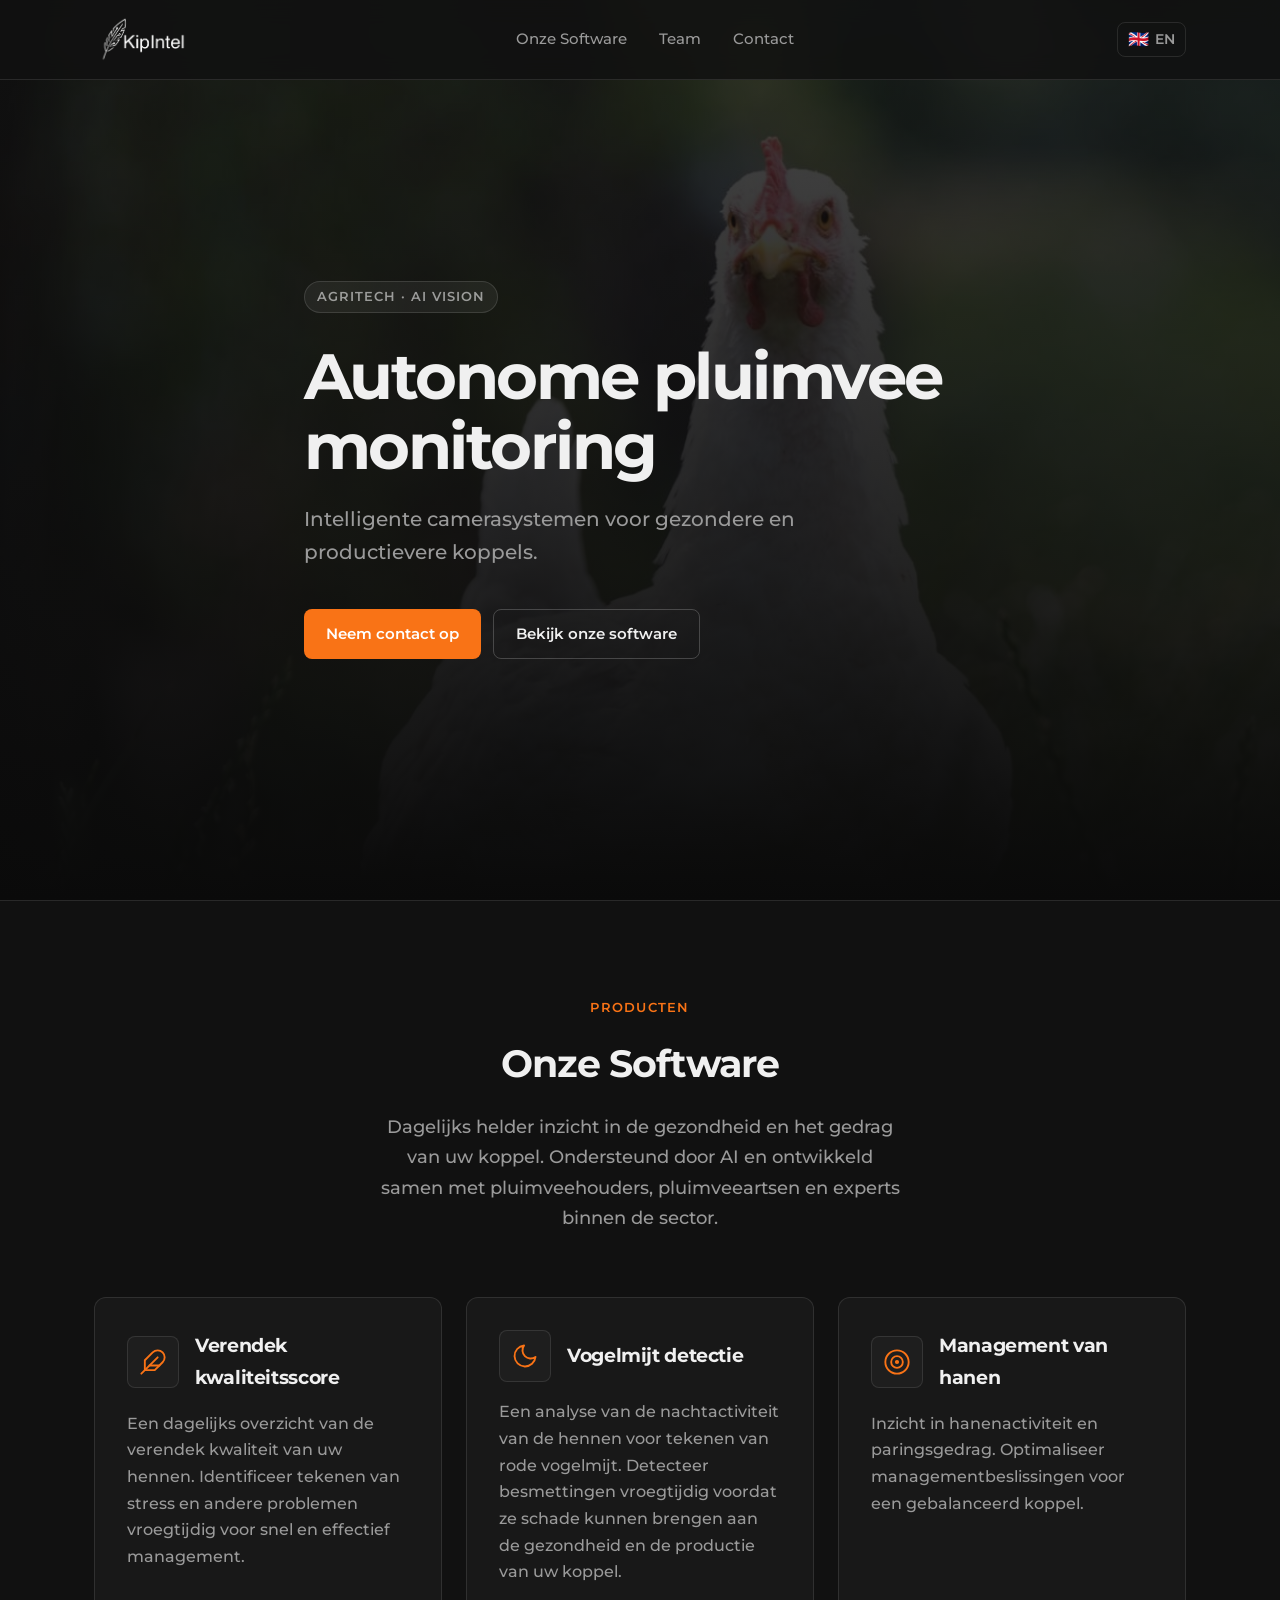
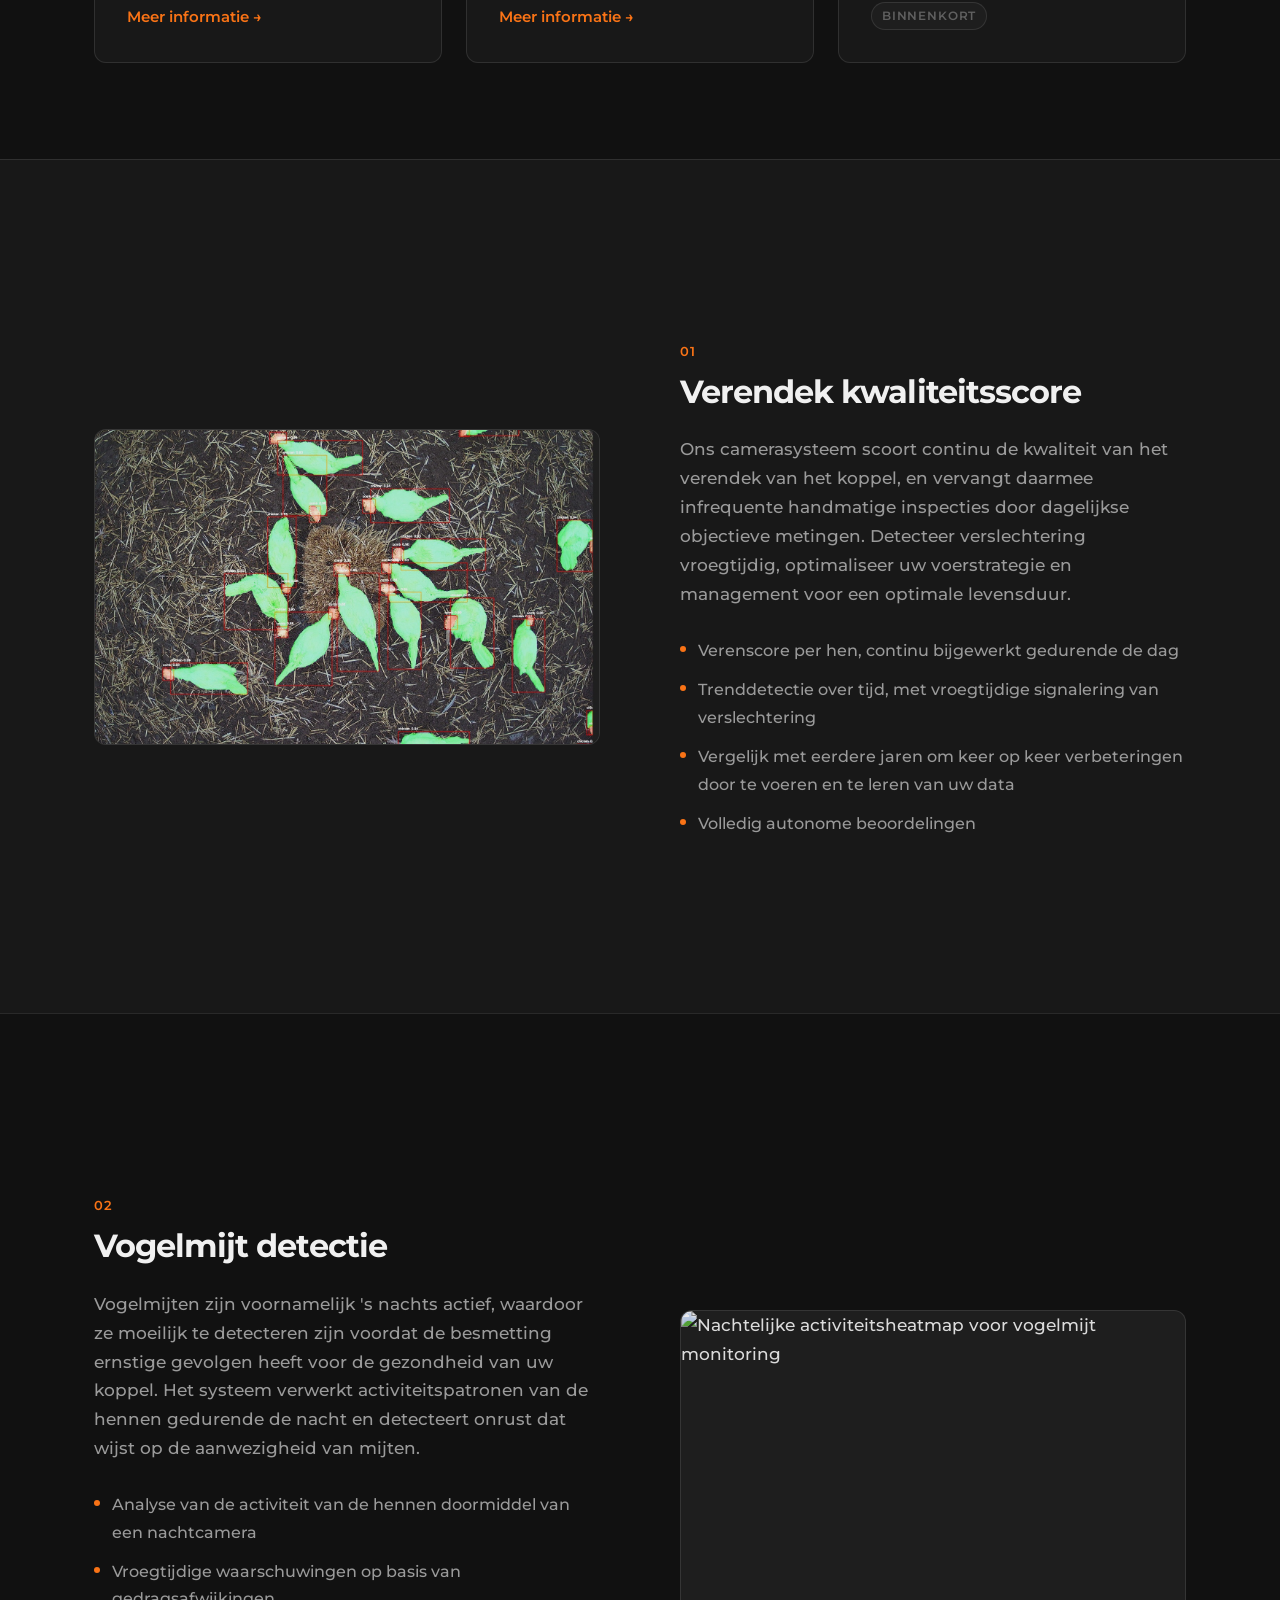
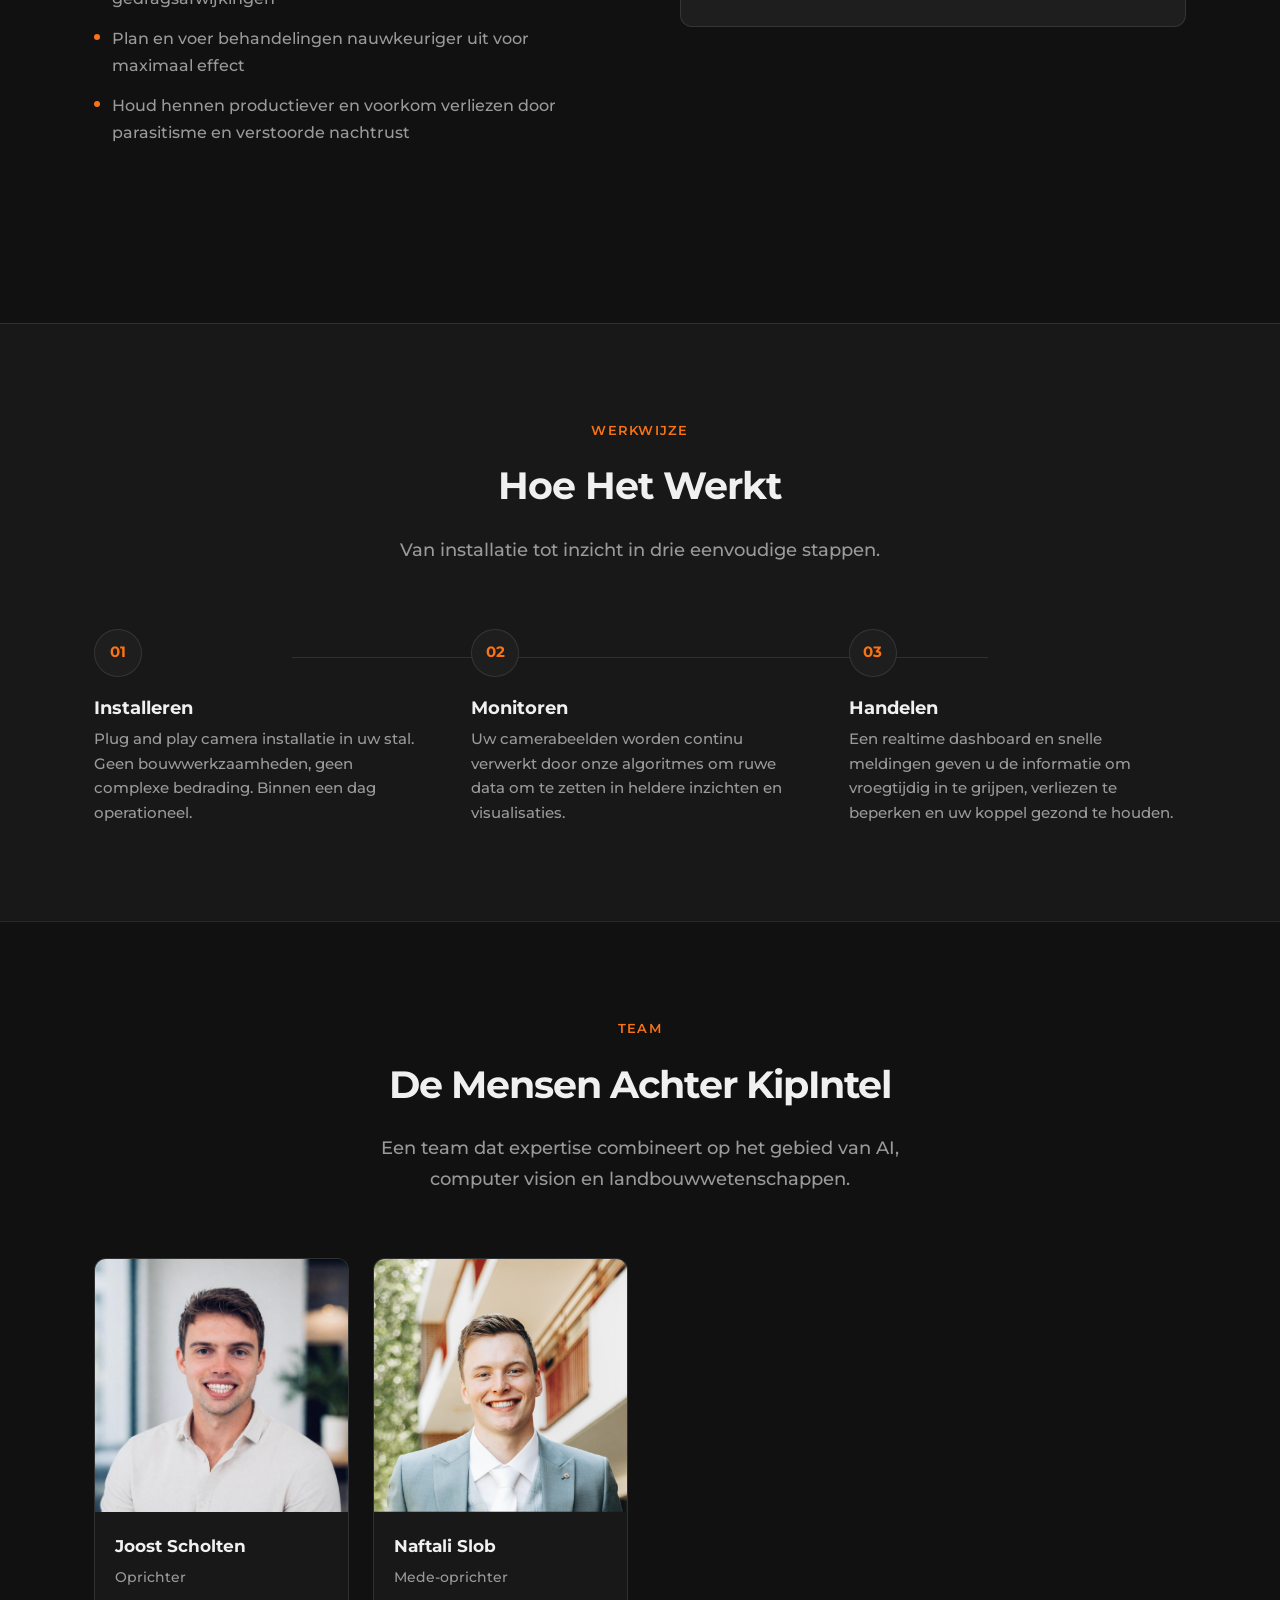
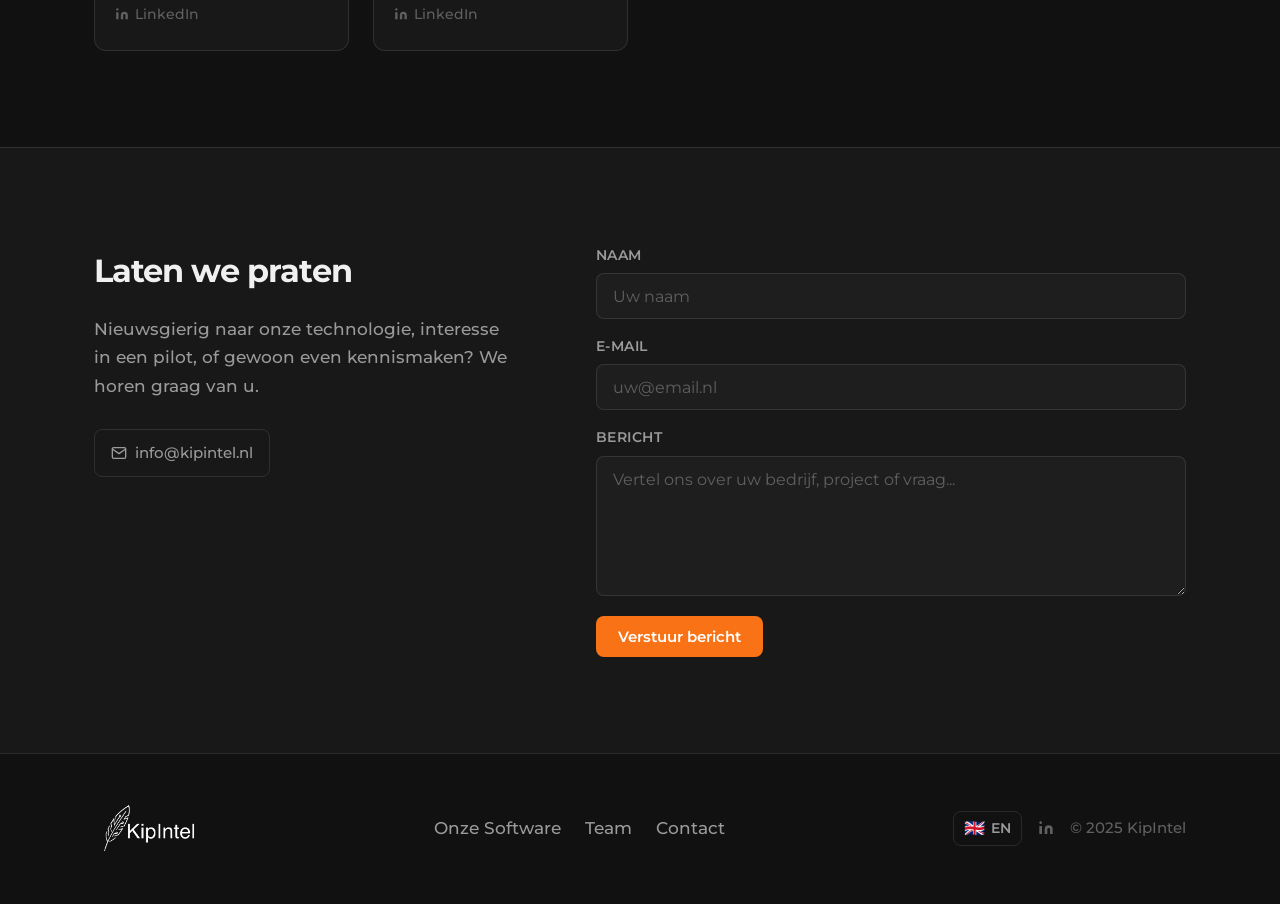
==== nl/index.html @ cdb79663 "Update index.html" ====
<!DOCTYPE html>
<html lang="nl">
<head>
  <meta charset="UTF-8">
  <meta name="viewport" content="width=device-width, initial-scale=1.0">
  <title>KipIntel — Autonome pluimvee monitoring</title>
  <meta name="description" content="Door AI gedreven bewakingssystemen voor gezonder en productiever pluimvee. Verendek kwaliteitsscore en vogelmijt monitoring.">
  <link rel="canonical" href="https://www.kipintel.nl/">
  <link rel="alternate" hreflang="nl" href="https://www.kipintel.nl/">
  <link rel="alternate" hreflang="en" href="https://www.kipintel.com/">
  <link rel="icon" type="image/png" href="../assets/images/LogoBlackNoText.png">
  <meta property="og:type" content="website">
  <meta property="og:url" content="https://www.kipintel.nl/">
  <meta property="og:title" content="KipIntel — Autonome pluimvee monitoring">
  <meta property="og:description" content="Door AI gedreven bewakingssystemen voor gezonder en productiever pluimvee.">
  <meta property="og:image" content="https://www.kipintel.nl/assets/images/LogoBlackNoText.png">
  <link rel="preconnect" href="https://fonts.googleapis.com">
  <link rel="preconnect" href="https://fonts.gstatic.com" crossorigin>
  <link href="https://fonts.googleapis.com/css2?family=Montserrat:wght@400;500;600;700&display=swap" rel="stylesheet">
  <link rel="stylesheet" href="../assets/css/styles.css">
</head>
<body>

  <!-- ======================== HEADER ======================== -->
  <header class="header" id="header">
    <div class="container header__inner">
      <a href="#home" class="header__logo">
        <img src="../assets/images/LogoNoBackground.png" alt="" class="header__logo-img">
      </a>
      <nav class="nav" aria-label="Hoofdnavigatie">
        <a href="#products" class="nav__link">Onze Software</a>
        <a href="#team" class="nav__link">Team</a>
        <a href="#contact" class="nav__link">Contact</a>
      </nav>
      <div class="header__actions">
        <a href="https://www.kipintel.com" class="lang-toggle" title="View the English version">
          <span class="lang-toggle__flag">&#127468;&#127463;</span>
          <span class="lang-toggle__label">EN</span>
        </a>
        <button class="hamburger" id="hamburger" aria-label="Menu openen" aria-expanded="false">
          <span></span><span></span><span></span>
        </button>
      </div>
    </div>
  </header>

  <!-- Mobiel nav overlay -->
  <nav class="nav-overlay" id="nav-overlay" aria-label="Mobiele navigatie">
    <a href="#products" class="nav-overlay__link">Onze Software</a>
    <a href="#team" class="nav-overlay__link">Team</a>
    <a href="#contact" class="nav-overlay__link">Contact</a>
    <div class="nav-overlay__lang">
      <a href="https://www.kipintel.com" class="lang-toggle">
        <span class="lang-toggle__flag">&#127468;&#127463;</span>
        <span class="lang-toggle__label">Switch to English</span>
      </a>
    </div>
  </nav>

  <!-- ======================== HERO ======================== -->
  <section class="hero" id="home">
    <div class="hero__bg">
      <img src="../assets/images/hero2.png" alt="Pluimveestal gemonitord door KipIntel" class="hero__img">
      <div class="hero__overlay"></div>
    </div>
    <div class="container hero__content">
      <span class="hero__badge">AgriTech &middot; AI Vision</span>
      <h1 class="hero__title">Autonome pluimvee monitoring</h1>
      <p class="hero__subtitle">Intelligente camerasystemen voor gezondere en productievere koppels.</p>
      <div class="hero__ctas">
        <a href="#contact" class="btn btn--primary">Neem contact op</a>
        <a href="#products" class="btn btn--outline">Bekijk onze software</a>
      </div>
    </div>
  </section>

  <!-- ======================== PRODUCTEN OVERZICHT ======================== -->
  <section class="section" id="products">
    <div class="container">
      <div class="section__header">
        <span class="section__label">Producten</span>
        <h2 class="section__title">Onze Software</h2>
        <p class="section__desc">Dagelijks helder inzicht in de gezondheid en het gedrag van uw koppel. Ondersteund door AI en ontwikkeld samen met pluimveehouders, pluimveeartsen en experts binnen de sector.</p>
      </div>
      <div class="products-grid">

        <a href="#feather-scoring" class="product-card">
          <div class="product-card__header">
            <div class="product-card__icon">
              <svg width="28" height="28" viewBox="0 0 24 24" fill="none" stroke="currentColor" stroke-width="1.6" stroke-linecap="round" stroke-linejoin="round" aria-hidden="true">
                <path d="M20.24 12.24a6 6 0 0 0-8.49-8.49L5 10.5V19h8.5z"/>
                <line x1="16" y1="8" x2="2" y2="22"/>
                <line x1="17.5" y1="15" x2="9" y2="15"/>
              </svg>
            </div>
            <h3 class="product-card__title">Verendek kwaliteitsscore</h3>
          </div>
          <p class="product-card__desc">Een dagelijks overzicht van de verendek kwaliteit van uw hennen. Identificeer tekenen van stress en andere problemen vroegtijdig voor snel en effectief management.</p>
          <span class="product-card__link">Meer informatie &#8594;</span>
        </a>

        <a href="#mite-monitoring" class="product-card">
          <div class="product-card__header">
            <div class="product-card__icon">
              <svg width="28" height="28" viewBox="0 0 24 24" fill="none" stroke="currentColor" stroke-width="1.6" stroke-linecap="round" stroke-linejoin="round" aria-hidden="true">
                <path d="M21 12.79A9 9 0 1 1 11.21 3 7 7 0 0 0 21 12.79z"/>
              </svg>
            </div>
            <h3 class="product-card__title">Vogelmijt detectie</h3>
          </div>
          <p class="product-card__desc">Een analyse van de nachtactiviteit van de hennen voor tekenen van rode vogelmijt. Detecteer besmettingen vroegtijdig voordat ze schade kunnen brengen aan de gezondheid en de productie van uw koppel.</p>
          <span class="product-card__link">Meer informatie &#8594;</span>
        </a>

        <div class="product-card product-card--soon">
          <div class="product-card__header">
            <div class="product-card__icon">
              <svg width="28" height="28" viewBox="0 0 24 24" fill="none" stroke="currentColor" stroke-width="1.6" stroke-linecap="round" stroke-linejoin="round" aria-hidden="true">
                <circle cx="12" cy="12" r="10"/>
                <circle cx="12" cy="12" r="5"/>
                <circle cx="12" cy="12" r="1" fill="currentColor"/>
              </svg>
            </div>
            <h3 class="product-card__title">Management van hanen</h3>
          </div>
          <p class="product-card__desc">Inzicht in hanenactiviteit en paringsgedrag. Optimaliseer managementbeslissingen voor een gebalanceerd koppel.</p>
          <span class="product-card__badge">Binnenkort</span>
        </div>

      </div>
    </div>
  </section>

  <!-- ======================== VEERKWALITEITSSCORE ======================== -->
  <section class="section section--alt" id="feather-scoring">
    <div class="container">
      <div class="showcase">
        <div class="showcase__img-wrap">
          <img src="../assets/images/detections.jpg" alt="Dashboard verendek kwaliteitsscore" class="showcase__img">
        </div>
        <div class="showcase__text">
          <span class="showcase__label">01</span>
          <h2 class="showcase__title">Verendek kwaliteitsscore</h2>
          <p class="showcase__desc">Ons camerasysteem scoort continu de kwaliteit van het verendek van het koppel, en vervangt daarmee infrequente handmatige inspecties door dagelijkse objectieve metingen. Detecteer verslechtering vroegtijdig, optimaliseer uw voerstrategie en management voor een optimale levensduur.</p>
          <ul class="showcase__features">
            <li class="showcase__feature">Verenscore per hen, continu bijgewerkt gedurende de dag</li>
            <li class="showcase__feature">Trenddetectie over tijd, met vroegtijdige signalering van verslechtering</li>
            <li class="showcase__feature">Vergelijk met eerdere jaren om keer op keer verbeteringen door te voeren en te leren van uw data</li>
            <li class="showcase__feature">Volledig autonome beoordelingen</li>
          </ul>
        </div>
      </div>
    </div>
  </section>

  <!-- ======================== RODE-SPINTBEWAKING ======================== -->
  <section class="section" id="mite-monitoring">
    <div class="container">
      <div class="showcase showcase--reverse">
        <div class="showcase__img-wrap">
          <img src="../assets/images/HeatmapNightActivity.png" alt="Nachtelijke activiteitsheatmap voor vogelmijt monitoring" class="showcase__img">
        </div>
        <div class="showcase__text">
          <span class="showcase__label">02</span>
          <h2 class="showcase__title">Vogelmijt detectie</h2>
          <p class="showcase__desc">Vogelmijten zijn voornamelijk 's nachts actief, waardoor ze moeilijk te detecteren zijn voordat de besmetting ernstige gevolgen heeft voor de gezondheid van uw koppel. Het systeem verwerkt activiteitspatronen van de hennen gedurende de nacht en detecteert onrust dat wijst op de aanwezigheid van mijten.</p>
          <ul class="showcase__features">
            <li class="showcase__feature">Analyse van de activiteit van de hennen doormiddel van een nachtcamera</li>
            <li class="showcase__feature">Vroegtijdige waarschuwingen op basis van gedragsafwijkingen</li>
            <li class="showcase__feature">Plan en voer behandelingen nauwkeuriger uit voor maximaal effect</li>
            <li class="showcase__feature">Houd hennen productiever en voorkom verliezen door parasitisme en verstoorde nachtrust</li>
          </ul>
        </div>
      </div>
    </div>
  </section>

  <!-- ======================== HOE HET WERKT ======================== -->
  <section class="section section--alt" id="how-it-works">
    <div class="container">
      <div class="section__header">
        <span class="section__label">Werkwijze</span>
        <h2 class="section__title">Hoe Het Werkt</h2>
        <p class="section__desc">Van installatie tot inzicht in drie eenvoudige stappen.</p>
      </div>
      <div class="steps">
        <div class="step">
          <div class="step__number">01</div>
          <div>
            <h3 class="step__title">Installeren</h3>
            <p class="step__desc">Plug and play camera installatie in uw stal. Geen bouwwerkzaamheden, geen complexe bedrading. Binnen een dag operationeel.</p>
          </div>
        </div>
        <div class="step">
          <div class="step__number">02</div>
          <div>
            <h3 class="step__title">Monitoren</h3>
            <p class="step__desc">Uw camerabeelden worden continu verwerkt door onze algoritmes om ruwe data om te zetten in heldere inzichten en visualisaties.</p>
          </div>
        </div>
        <div class="step">
          <div class="step__number">03</div>
          <div>
            <h3 class="step__title">Handelen</h3>
            <p class="step__desc">Een realtime dashboard en snelle meldingen geven u de informatie om vroegtijdig in te grijpen, verliezen te beperken en uw koppel gezond te houden.</p>
          </div>
        </div>
      </div>
    </div>
  </section>

  <!-- ======================== TEAM ======================== -->
  <section class="section" id="team">
    <div class="container">
      <div class="section__header">
        <span class="section__label">Team</span>
        <h2 class="section__title">De Mensen Achter KipIntel</h2>
        <p class="section__desc">Een team dat expertise combineert op het gebied van AI, computer vision en landbouwwetenschappen.</p>
      </div>
      <div class="team-grid">

        <div class="team-card">
          <img src="../assets/images/ProfilePictureJoost.jpeg" alt="Joost Scholten" class="team-card__photo">
          <div class="team-card__body">
            <p class="team-card__name">Joost Scholten</p>
            <p class="team-card__role">Oprichter</p>
            <a href="https://www.linkedin.com/in/joostscholten99/" class="team-card__linkedin" target="_blank" rel="noopener noreferrer">
              <svg width="14" height="14" viewBox="0 0 24 24" fill="currentColor" aria-hidden="true"><path d="M16 8a6 6 0 0 1 6 6v7h-4v-7a2 2 0 0 0-2-2 2 2 0 0 0-2 2v7h-4v-7a6 6 0 0 1 6-6z"/><rect x="2" y="9" width="4" height="12"/><circle cx="4" cy="4" r="2"/></svg>
              LinkedIn
            </a>
          </div>
        </div>

        <div class="team-card">
          <img src="../assets/images/ProfilePictureNaftali.jpeg" alt="Naftali Slob" class="team-card__photo">
          <div class="team-card__body">
            <p class="team-card__name">Naftali Slob</p>
            <p class="team-card__role">Mede-oprichter</p>
            <a href="https://www.linkedin.com/in/naftali-slob-445634160/" class="team-card__linkedin" target="_blank" rel="noopener noreferrer">
              <svg width="14" height="14" viewBox="0 0 24 24" fill="currentColor" aria-hidden="true"><path d="M16 8a6 6 0 0 1 6 6v7h-4v-7a2 2 0 0 0-2-2 2 2 0 0 0-2 2v7h-4v-7a6 6 0 0 1 6-6z"/><rect x="2" y="9" width="4" height="12"/><circle cx="4" cy="4" r="2"/></svg>
              LinkedIn
            </a>
          </div>
        </div>

      </div>
    </div>
  </section>

  <!-- ======================== CONTACT ======================== -->
  <section class="section section--alt" id="contact">
    <div class="container">
      <div class="contact-grid">
        <div class="contact-info">
          <h2 class="contact-info__title">Laten we praten</h2>
          <p class="contact-info__desc">Nieuwsgierig naar onze technologie, interesse in een pilot, of gewoon even kennismaken? We horen graag van u.</p>
          <a href="mailto:info@kipintel.nl" class="contact-info__email">
            <svg width="16" height="16" viewBox="0 0 24 24" fill="none" stroke="currentColor" stroke-width="2" stroke-linecap="round" stroke-linejoin="round" aria-hidden="true">
              <path d="M4 4h16c1.1 0 2 .9 2 2v12c0 1.1-.9 2-2 2H4c-1.1 0-2-.9-2-2V6c0-1.1.9-2 2-2z"/>
              <polyline points="22,6 12,13 2,6"/>
            </svg>
            info@kipintel.nl
          </a>
        </div>

        <!--
          Contactformulier via Formspree (gratis tier).
          1. Registreer op https://formspree.io
          2. Maak een formulier aan en kopieer uw formulier-ID
          3. Vervang YOUR_FORM_ID hieronder door de echte ID
        -->
        <form
          class="contact-form"
          action="https://formspree.io/f/xdaylnvj"
          method="POST"
        >
          <input type="hidden" name="_language" value="nl">
          <div class="form-group">
            <label class="form-label" for="name-nl">Naam</label>
            <input class="form-input" type="text" id="name-nl" name="name" placeholder="Uw naam" required>
          </div>
          <div class="form-group">
            <label class="form-label" for="email-nl">E-mail</label>
            <input class="form-input" type="email" id="email-nl" name="email" placeholder="uw@email.nl" required>
          </div>
          <div class="form-group">
            <label class="form-label" for="message-nl">Bericht</label>
            <textarea class="form-textarea" id="message-nl" name="message" placeholder="Vertel ons over uw bedrijf, project of vraag..." required></textarea>
          </div>
          <button type="submit" class="btn btn--primary form-submit">Verstuur bericht</button>
        </form>

      </div>
    </div>
  </section>

  <!-- ======================== FOOTER ======================== -->
  <footer class="footer">
    <div class="container footer__inner">
      <a href="#home" class="footer__logo">
        <img src="../assets/images/LogoNoBackground.png" alt="" class="footer__logo-img">
      </a>
      <nav class="footer__links" aria-label="Footernavigatie">
        <a href="#products" class="footer__link">Onze Software</a>
        <a href="#team" class="footer__link">Team</a>
        <a href="#contact" class="footer__link">Contact</a>
      </nav>
      <div class="footer__right">
        <a href="https://www.kipintel.com" class="lang-toggle" title="English version">
          <span class="lang-toggle__flag">&#127468;&#127463;</span>
          <span class="lang-toggle__label">EN</span>
        </a>
        <a href="https://www.linkedin.com/company/kipintel" class="footer__social" target="_blank" rel="noopener noreferrer" title="KipIntel op LinkedIn">
          <svg width="16" height="16" viewBox="0 0 24 24" fill="currentColor" aria-hidden="true"><path d="M16 8a6 6 0 0 1 6 6v7h-4v-7a2 2 0 0 0-2-2 2 2 0 0 0-2 2v7h-4v-7a6 6 0 0 1 6-6z"/><rect x="2" y="9" width="4" height="12"/><circle cx="4" cy="4" r="2"/></svg>
        </a>
        <span class="footer__copy">&copy; 2025 KipIntel</span>
      </div>
    </div>
  </footer>

  <script src="../assets/js/main.js"></script>
</body>
</html>
---- assets/css/styles.css ----
/* ========================================
   KipIntel — Design System
   ======================================== */

@import url('https://fonts.googleapis.com/css2?family=Montserrat:wght@400;500;600;700&display=swap');

/* === Variables === */
:root {
  --bg:            #111111;
  --surface:       #181818;
  --surface-raised:#1e1e1e;
  --border:        rgba(255, 255, 255, 0.10);
  --border-hover:  rgba(255, 255, 255, 0.20);
  --text:          #f0f0f0;
  --text-muted:    #9a9a9a;
  --text-subtle:   #606060;
  --green:         #f97316;
  --green-dim:     rgba(249, 115, 22, 0.12);
  --radius:        12px;
  --radius-sm:     8px;
  --header-h:      80px;
  --transition:    0.2s ease;
}

/* === Reset === */
*, *::before, *::after { box-sizing: border-box; margin: 0; padding: 0; }
html { scroll-behavior: smooth; font-size: 17px; }
body {
  font-family: 'Montserrat', -apple-system, BlinkMacSystemFont, sans-serif;
  font-weight: 500;
  background: var(--bg);
  color: var(--text);
  line-height: 1.7;
  -webkit-font-smoothing: antialiased;
}
img { display: block; max-width: 100%; }
a { color: inherit; text-decoration: none; }
ul { list-style: none; }
button { cursor: pointer; font-family: inherit; border: none; background: none; }

/* === Container === */
.container {
  width: 100%;
  max-width: 1140px;
  margin: 0 auto;
  padding: 0 24px;
}

/* ========================================
   HEADER
   ======================================== */
.header {
  position: fixed;
  top: 0; left: 0; right: 0;
  z-index: 100;
  height: var(--header-h);
  background: rgba(17, 17, 17, 0.85);
  backdrop-filter: blur(12px);
  -webkit-backdrop-filter: blur(12px);
  border-bottom: 1px solid var(--border);
  transition: background var(--transition);
}
.header.scrolled { background: rgba(17, 17, 17, 0.97); }

.header__inner {
  height: 100%;
  display: flex;
  align-items: center;
  justify-content: space-between;
  gap: 24px;
}

.header__logo {
  display: flex;
  align-items: center;
  flex-shrink: 0;
}
.header__logo-img {
  height: 48px;
  width: auto;
  max-width: 200px;
  border-radius: 0;
  object-fit: contain;
}

/* === Nav === */
.nav {
  display: flex;
  align-items: center;
  gap: 8px;
}
.nav__link {
  font-size: 0.875rem;
  font-weight: 500;
  color: var(--text-muted);
  padding: 6px 12px;
  border-radius: var(--radius-sm);
  transition: color var(--transition), background var(--transition);
}
.nav__link:hover,
.nav__link.active { color: var(--text); background: var(--surface-raised); }

/* === Header Actions === */
.header__actions {
  display: flex;
  align-items: center;
  gap: 12px;
}

.lang-toggle {
  display: flex;
  align-items: center;
  gap: 6px;
  font-size: 0.8rem;
  font-weight: 600;
  color: var(--text-muted);
  padding: 5px 10px;
  border: 1px solid var(--border);
  border-radius: var(--radius-sm);
  transition: color var(--transition), border-color var(--transition);
}
.lang-toggle:hover { color: var(--text); border-color: var(--border-hover); }
.lang-toggle__flag { font-size: 1rem; line-height: 1; }

/* === Hamburger === */
.hamburger {
  display: none;
  flex-direction: column;
  justify-content: center;
  gap: 5px;
  width: 36px;
  height: 36px;
  padding: 6px;
  border-radius: var(--radius-sm);
  border: 1px solid var(--border);
}
.hamburger span {
  display: block;
  width: 100%;
  height: 1.5px;
  background: var(--text);
  border-radius: 2px;
  transition: transform 0.25s ease, opacity 0.25s ease;
}
.hamburger.open span:nth-child(1) { transform: translateY(6.5px) rotate(45deg); }
.hamburger.open span:nth-child(2) { opacity: 0; }
.hamburger.open span:nth-child(3) { transform: translateY(-6.5px) rotate(-45deg); }

/* ========================================
   HERO
   ======================================== */
.hero {
  position: relative;
  min-height: 100vh;
  display: flex;
  align-items: center;
  padding-top: var(--header-h);
  overflow: hidden;
}
.hero__bg {
  position: absolute;
  inset: 0;
  z-index: 0;
}
.hero__img {
  width: 100%;
  height: 100%;
  object-fit: cover;
  object-position: center 20%;
  opacity: 0.35;
}
.hero__overlay {
  position: absolute;
  inset: 0;
  background: linear-gradient(
    to bottom,
    rgba(10,10,10,0.3) 0%,
    rgba(10,10,10,0.7) 60%,
    rgba(10,10,10,1) 100%
  );
}
.hero__content {
  position: relative;
  z-index: 1;
  padding-top: 80px;
  padding-bottom: 120px;
  max-width: 720px;
}
.hero__badge {
  display: inline-flex;
  align-items: center;
  gap: 6px;
  font-size: 0.75rem;
  font-weight: 600;
  letter-spacing: 0.08em;
  text-transform: uppercase;
  color: rgba(255, 255, 255, 0.55);
  background: rgba(255, 255, 255, 0.06);
  border: 1px solid rgba(255, 255, 255, 0.12);
  padding: 4px 12px;
  border-radius: 100px;
  margin-bottom: 28px;
}
.hero__title {
  font-size: clamp(2.4rem, 5vw, 3.8rem);
  font-weight: 700;
  line-height: 1.1;
  letter-spacing: -0.04em;
  margin-bottom: 20px;
}
.hero__subtitle {
  font-size: clamp(1rem, 2vw, 1.2rem);
  color: var(--text-muted);
  line-height: 1.65;
  max-width: 520px;
  margin-bottom: 40px;
}
.hero__ctas {
  display: flex;
  gap: 12px;
  flex-wrap: wrap;
}

/* ========================================
   BUTTONS
   ======================================== */
.btn {
  display: inline-flex;
  align-items: center;
  justify-content: center;
  gap: 8px;
  padding: 11px 22px;
  font-size: 0.9rem;
  font-weight: 600;
  border-radius: var(--radius-sm);
  transition: all var(--transition);
  white-space: nowrap;
}
.btn--primary {
  background: var(--green);
  color: #ffffff;
}
.btn--primary:hover { background: #ea580c; }
.btn--outline {
  background: transparent;
  color: var(--text);
  border: 1px solid var(--border-hover);
}
.btn--outline:hover { background: var(--surface-raised); border-color: var(--text-subtle); }

/* ========================================
   SECTIONS
   ======================================== */
.section {
  padding: 96px 0;
  border-top: 1px solid var(--border);
}
.section--alt { background: var(--surface); }

.section__header {
  text-align: center;
  margin-bottom: 64px;
}
.section__label {
  display: block;
  font-size: 0.75rem;
  font-weight: 600;
  letter-spacing: 0.1em;
  text-transform: uppercase;
  color: var(--green);
  margin-bottom: 12px;
}
.section__title {
  font-size: clamp(1.8rem, 3vw, 2.5rem);
  font-weight: 700;
  letter-spacing: -0.03em;
  margin-bottom: 16px;
}
.section__desc {
  font-size: 1.05rem;
  color: var(--text-muted);
  max-width: 520px;
  margin: 0 auto;
}

/* ========================================
   PRODUCTS OVERVIEW
   ======================================== */
.products-grid {
  display: grid;
  grid-template-columns: repeat(3, 1fr);
  gap: 24px;
}

.product-card {
  display: flex;
  flex-direction: column;
  padding: 32px;
  background: var(--surface);
  border: 1px solid var(--border);
  border-radius: var(--radius);
  transition: border-color var(--transition), transform var(--transition);
}
.section--alt .product-card { background: var(--surface-raised); }
.product-card:hover {
  border-color: var(--border-hover);
  transform: translateY(-3px);
}
.product-card--soon { cursor: default; }
.product-card--soon:hover { transform: none; border-color: var(--border); }

.product-card__header {
  display: flex;
  align-items: center;
  gap: 16px;
  margin-bottom: 16px;
}
.product-card__icon {
  width: 52px;
  height: 52px;
  flex-shrink: 0;
  display: flex;
  align-items: center;
  justify-content: center;
  background: var(--surface-raised);
  border: 1px solid var(--border);
  border-radius: var(--radius-sm);
  color: var(--green);
}
.section--alt .product-card__icon { background: var(--bg); }
.product-card__title {
  font-size: 1.1rem;
  font-weight: 700;
  letter-spacing: -0.02em;
  margin-bottom: 0;
}
.product-card__desc {
  font-size: 0.95rem;
  color: var(--text-muted);
  line-height: 1.65;
  flex: 1;
  margin-bottom: 20px;
}
.product-card__badge {
  display: inline-flex;
  align-self: flex-start;
  font-size: 0.7rem;
  font-weight: 600;
  letter-spacing: 0.07em;
  text-transform: uppercase;
  color: var(--text-subtle);
  background: var(--surface-raised);
  border: 1px solid var(--border);
  padding: 3px 10px;
  border-radius: 100px;
}
.product-card__link {
  font-size: 0.875rem;
  font-weight: 600;
  color: var(--green);
  display: flex;
  align-items: center;
  gap: 4px;
  transition: gap var(--transition);
}
.product-card:hover .product-card__link { gap: 8px; }

/* ========================================
   PRODUCT SHOWCASE
   ======================================== */
.showcase {
  display: grid;
  grid-template-columns: 1fr 1fr;
  gap: 80px;
  align-items: center;
  padding: 80px 0;
}
.showcase + .showcase {
  border-top: 1px solid var(--border);
  padding-top: 80px;
}
.showcase--reverse { direction: rtl; }
.showcase--reverse > * { direction: ltr; }

.showcase__img-wrap {
  border-radius: var(--radius);
  overflow: hidden;
  border: 1px solid var(--border);
  background: var(--surface-raised);
  aspect-ratio: 16/10;
}
.showcase__img-placeholder {
  border-radius: var(--radius);
  border: 1px dashed var(--border-hover);
  background: var(--surface-raised);
  aspect-ratio: 16/10;
  display: flex;
  flex-direction: column;
  align-items: center;
  justify-content: center;
  gap: 10px;
  color: var(--text-subtle);
  font-size: 0.8rem;
  font-weight: 500;
  letter-spacing: 0.06em;
  text-transform: uppercase;
}
.showcase__img-placeholder svg { opacity: 0.25; }
.showcase__img {
  width: 100%;
  height: 100%;
  object-fit: cover;
  opacity: 0.9;
}
.showcase__label {
  font-size: 0.75rem;
  font-weight: 600;
  letter-spacing: 0.1em;
  text-transform: uppercase;
  color: var(--green);
  margin-bottom: 16px;
}
.showcase__title {
  font-size: clamp(1.5rem, 2.5vw, 2rem);
  font-weight: 700;
  letter-spacing: -0.03em;
  margin-bottom: 16px;
}
.showcase__desc {
  font-size: 1rem;
  color: var(--text-muted);
  line-height: 1.7;
  margin-bottom: 28px;
}
.showcase__features {
  display: flex;
  flex-direction: column;
  gap: 12px;
}
.showcase__feature {
  display: flex;
  align-items: flex-start;
  gap: 12px;
  font-size: 0.95rem;
  color: var(--text-muted);
}
.showcase__feature::before {
  content: '';
  display: block;
  width: 6px;
  height: 6px;
  border-radius: 50%;
  background: var(--green);
  margin-top: 9px;
  flex-shrink: 0;
}

/* ========================================
   HOW IT WORKS
   ======================================== */
.steps {
  display: grid;
  grid-template-columns: repeat(3, 1fr);
  gap: 40px;
  position: relative;
}
.steps::before {
  content: '';
  position: absolute;
  top: 28px;
  left: calc(16.66% + 16px);
  right: calc(16.66% + 16px);
  height: 1px;
  background: var(--border);
}
.step {
  display: flex;
  flex-direction: column;
  align-items: flex-start;
  gap: 16px;
}
.step__number {
  width: 48px;
  height: 48px;
  border-radius: 50%;
  border: 1px solid var(--border);
  background: var(--surface-raised);
  display: flex;
  align-items: center;
  justify-content: center;
  font-size: 0.875rem;
  font-weight: 700;
  color: var(--green);
  flex-shrink: 0;
  position: relative;
  z-index: 1;
}
.step__title {
  font-size: 1.05rem;
  font-weight: 700;
  margin-bottom: 4px;
}
.step__desc {
  font-size: 0.9rem;
  color: var(--text-muted);
  line-height: 1.6;
}

/* ========================================
   TEAM
   ======================================== */
.team-grid {
  display: grid;
  grid-template-columns: repeat(auto-fill, minmax(220px, 1fr));
  gap: 24px;
}
.team-card {
  background: var(--surface);
  border: 1px solid var(--border);
  border-radius: var(--radius);
  overflow: hidden;
  transition: border-color var(--transition), transform var(--transition);
}
.team-card:hover { border-color: var(--border-hover); transform: translateY(-3px); }
.team-card__photo {
  width: 100%;
  aspect-ratio: 1/1;
  object-fit: cover;
  background: var(--surface-raised);
  display: block;
}
.team-card__photo-placeholder {
  width: 100%;
  aspect-ratio: 1/1;
  background: var(--surface-raised);
  display: flex;
  align-items: center;
  justify-content: center;
}
.team-card__photo-placeholder svg { opacity: 0.2; }
.team-card__body { padding: 20px; }
.team-card__name {
  font-size: 1rem;
  font-weight: 700;
  margin-bottom: 4px;
}
.team-card__role {
  font-size: 0.85rem;
  color: var(--text-muted);
  margin-bottom: 12px;
}
.team-card__linkedin {
  display: inline-flex;
  align-items: center;
  gap: 6px;
  font-size: 0.8rem;
  font-weight: 500;
  color: var(--text-subtle);
  transition: color var(--transition);
}
.team-card__linkedin:hover { color: var(--text-muted); }

/* ========================================
   CONTACT
   ======================================== */
.contact-grid {
  display: grid;
  grid-template-columns: 1fr 1.4fr;
  gap: 80px;
  align-items: start;
}
.contact-info__title {
  font-size: clamp(1.5rem, 2.5vw, 2rem);
  font-weight: 700;
  letter-spacing: -0.03em;
  margin-bottom: 16px;
}
.contact-info__desc {
  font-size: 1rem;
  color: var(--text-muted);
  line-height: 1.7;
  margin-bottom: 28px;
}
.contact-info__email {
  display: inline-flex;
  align-items: center;
  gap: 8px;
  font-size: 0.9rem;
  font-weight: 500;
  color: var(--text-muted);
  border: 1px solid var(--border);
  border-radius: var(--radius-sm);
  padding: 10px 16px;
  transition: border-color var(--transition), color var(--transition);
}
.contact-info__email:hover { border-color: var(--border-hover); color: var(--text); }

.contact-form {
  display: flex;
  flex-direction: column;
  gap: 16px;
}
.form-group {
  display: flex;
  flex-direction: column;
  gap: 6px;
}
.form-label {
  font-size: 0.8rem;
  font-weight: 600;
  color: var(--text-muted);
  letter-spacing: 0.04em;
  text-transform: uppercase;
}
.form-input,
.form-textarea {
  width: 100%;
  background: var(--surface-raised);
  border: 1px solid var(--border);
  border-radius: var(--radius-sm);
  padding: 12px 16px;
  font-family: inherit;
  font-size: 0.95rem;
  color: var(--text);
  transition: border-color var(--transition);
  outline: none;
}
.form-input:focus,
.form-textarea:focus { border-color: var(--border-hover); }
.form-input::placeholder,
.form-textarea::placeholder { color: var(--text-subtle); }
.form-textarea { resize: vertical; min-height: 140px; }
.form-submit {
  margin-top: 4px;
  align-self: flex-start;
}

/* ========================================
   FOOTER
   ======================================== */
.footer {
  padding: 48px 0;
  border-top: 1px solid var(--border);
}
.footer__inner {
  display: flex;
  align-items: center;
  justify-content: space-between;
  gap: 24px;
  flex-wrap: wrap;
}
.footer__logo {
  display: flex;
  align-items: center;
}
.footer__logo-img {
  height: 54px;
  width: auto;
  max-width: 220px;
  border-radius: 0;
  object-fit: contain;
}
.footer__links {
  display: flex;
  align-items: center;
  gap: 4px;
}
.footer__link {
  font-size: 1rem;
  color: var(--text-muted);
  padding: 6px 10px;
  border-radius: var(--radius-sm);
  transition: color var(--transition);
}
.footer__link:hover { color: var(--text); }
.footer__right {
  display: flex;
  align-items: center;
  gap: 16px;
}
.footer__copy {
  font-size: 0.875rem;
  color: var(--text-subtle);
}
.footer__social {
  display: flex;
  align-items: center;
  color: var(--text-subtle);
  transition: color var(--transition);
}
.footer__social:hover { color: var(--text); }

/* ========================================
   MOBILE NAV OVERLAY
   ======================================== */
.nav-overlay {
  display: none;
  position: fixed;
  inset: 0;
  z-index: 90;
  background: rgba(10,10,10,0.97);
  padding: calc(var(--header-h) + 32px) 24px 32px;
  flex-direction: column;
  gap: 8px;
}
.nav-overlay.open { display: flex; }
.nav-overlay__link {
  font-size: 1.3rem;
  font-weight: 600;
  color: var(--text-muted);
  padding: 14px 0;
  border-bottom: 1px solid var(--border);
  transition: color var(--transition);
}
.nav-overlay__link:hover { color: var(--text); }
.nav-overlay__lang {
  margin-top: 20px;
}

/* ========================================
   RESPONSIVE
   ======================================== */
@media (max-width: 900px) {
  .showcase {
    grid-template-columns: 1fr;
    gap: 40px;
  }
  .showcase--reverse { direction: ltr; }
  .contact-grid {
    grid-template-columns: 1fr;
    gap: 48px;
  }
}

@media (max-width: 768px) {
  :root { --header-h: 56px; }

  .nav { display: none; }
  .hamburger { display: flex; }

  .hero__content { padding-top: 48px; padding-bottom: 80px; }

  .products-grid { grid-template-columns: 1fr 1fr; }

  .steps {
    grid-template-columns: 1fr;
    gap: 32px;
  }
  .steps::before { display: none; }

  .team-grid { grid-template-columns: 1fr 1fr; }

  .section { padding: 64px 0; }

  .footer__inner { flex-direction: column; align-items: flex-start; gap: 16px; }
}

@media (max-width: 480px) {
  .products-grid { grid-template-columns: 1fr; }
  .team-grid { grid-template-columns: 1fr; }
  .hero__ctas { flex-direction: column; }
  .hero__ctas .btn { width: 100%; }
}
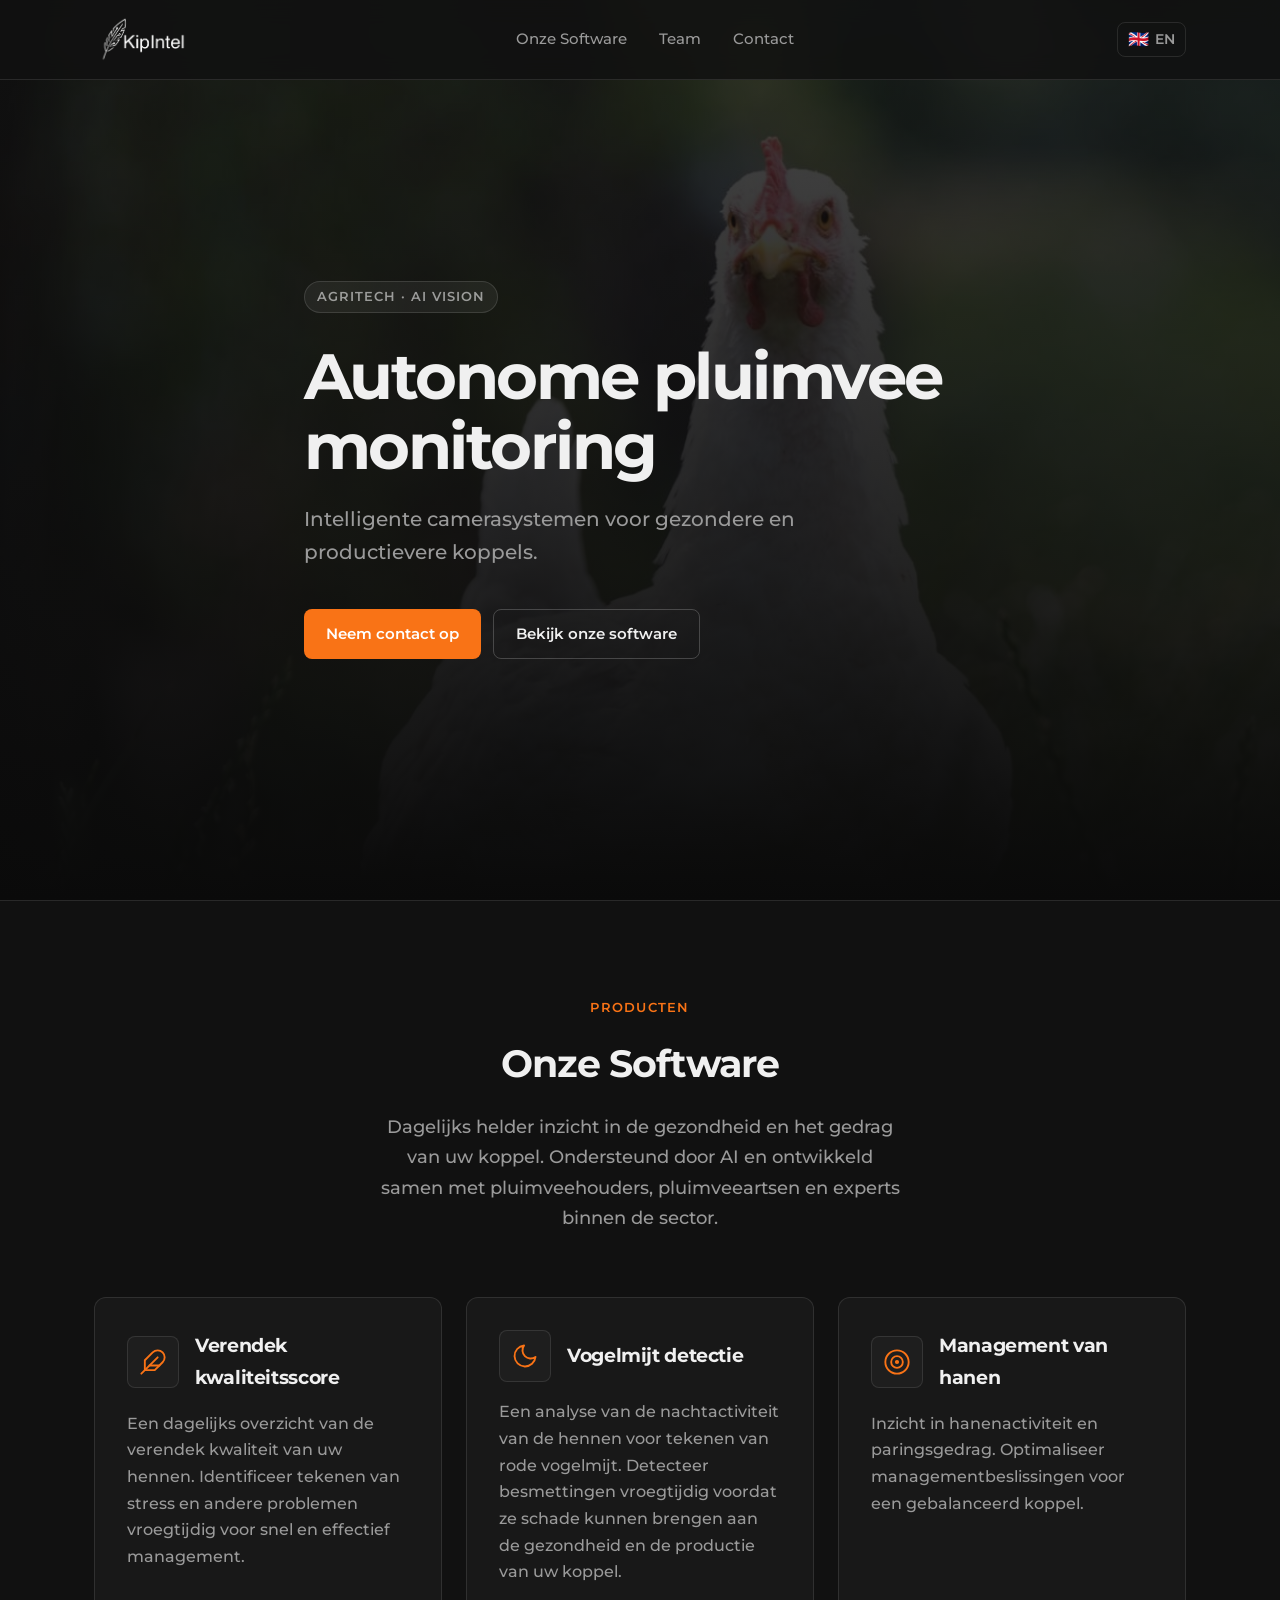
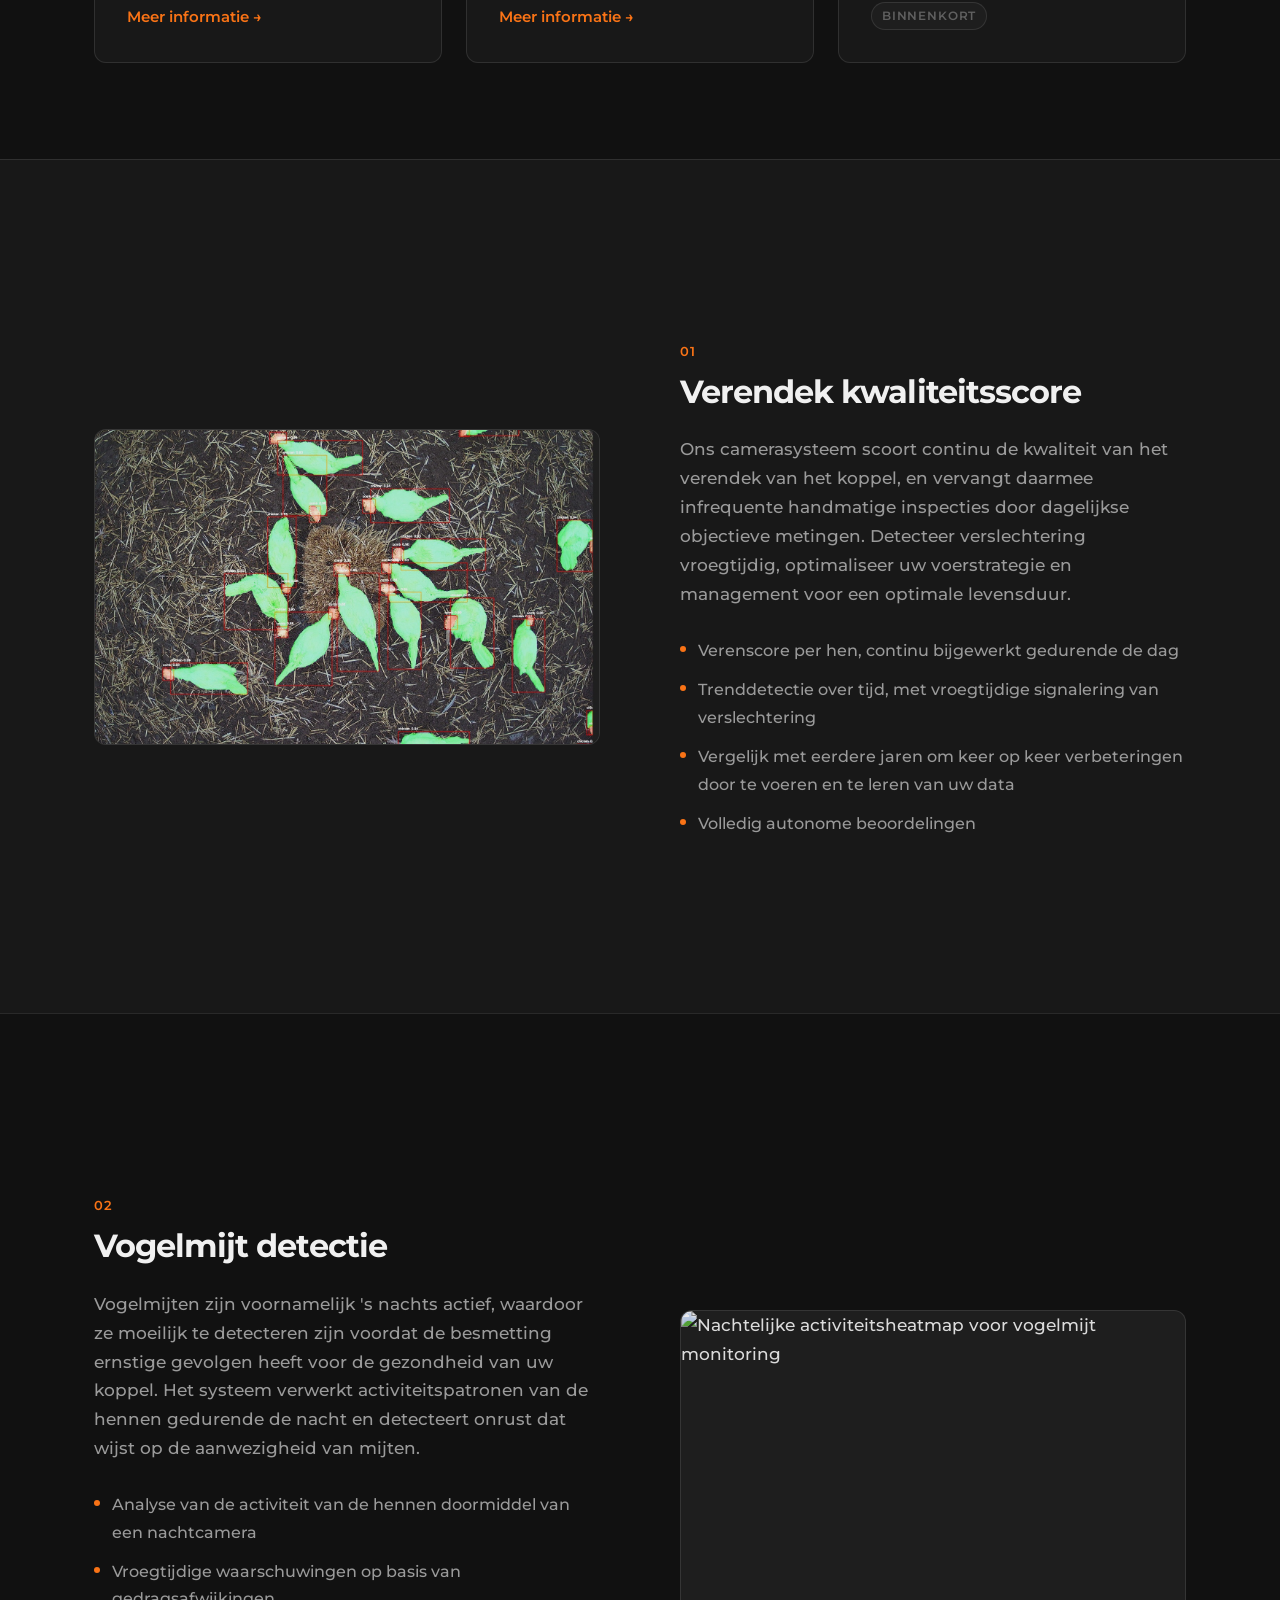
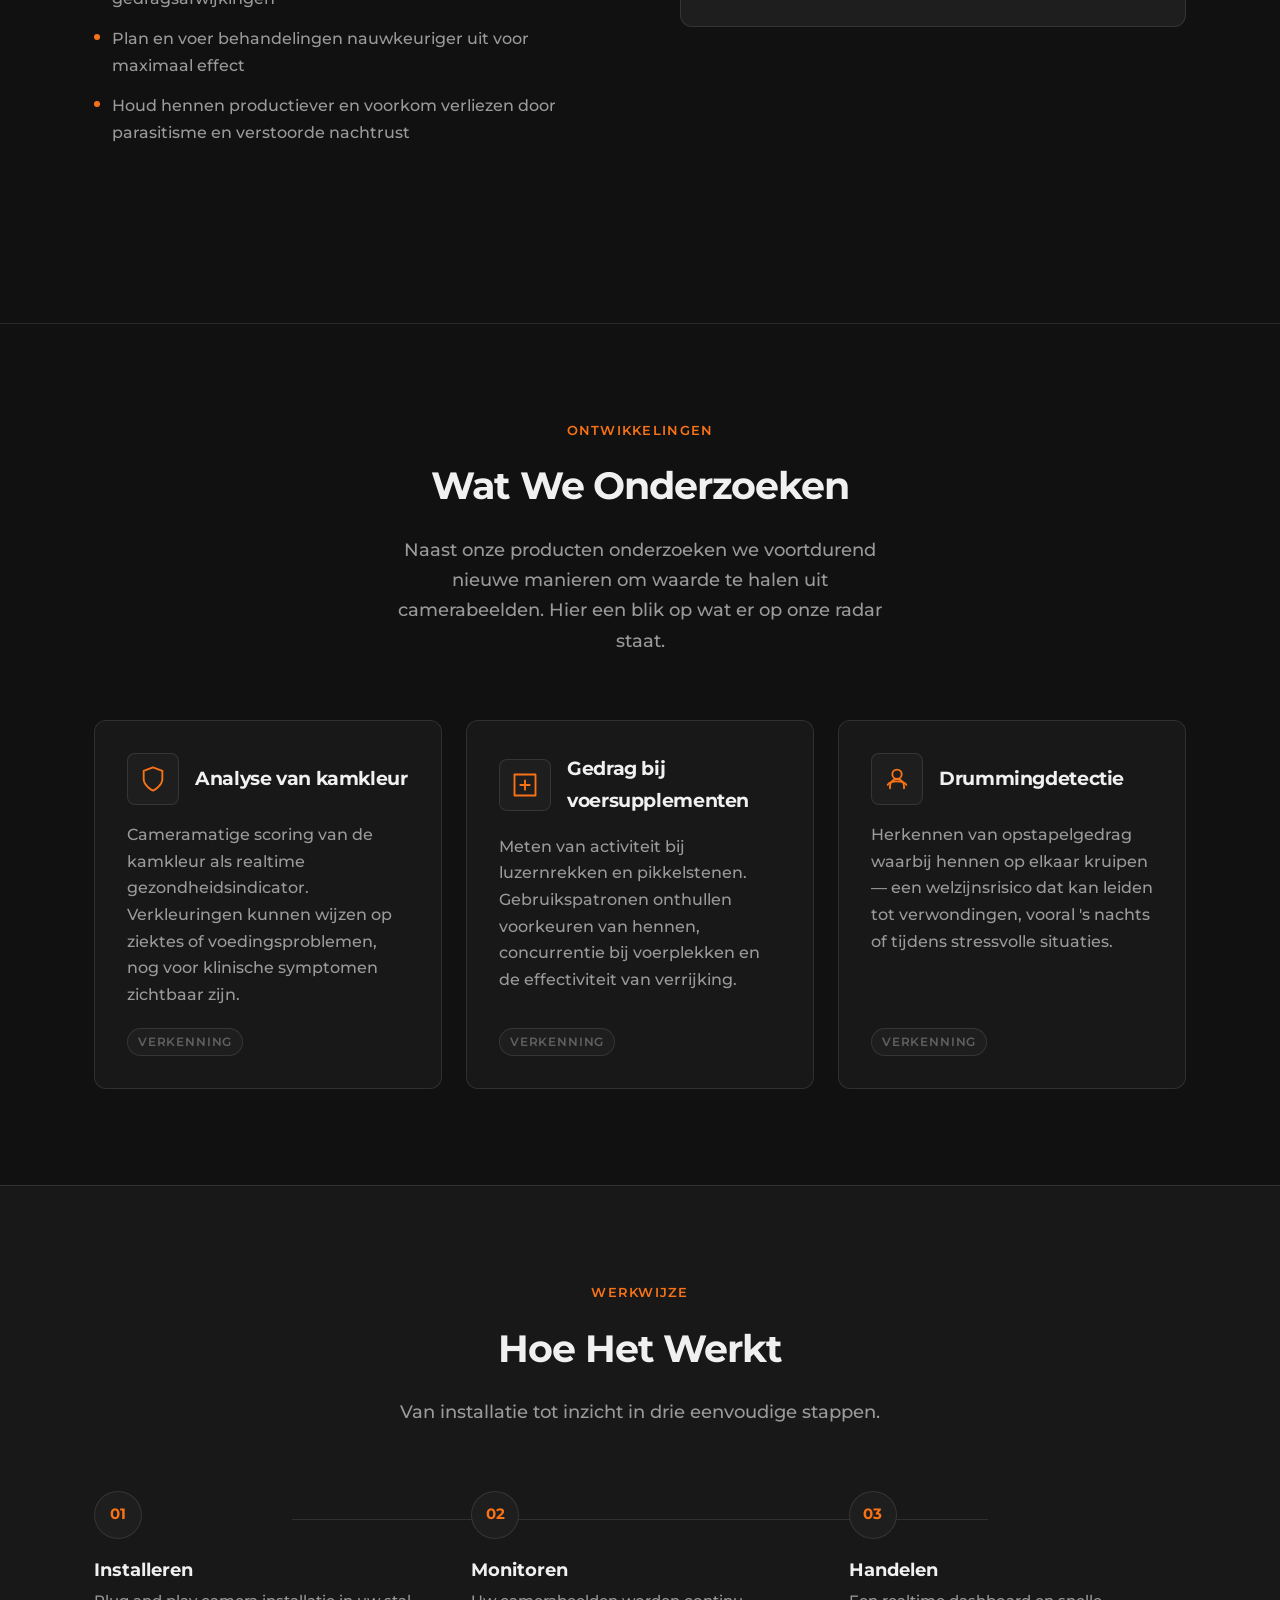
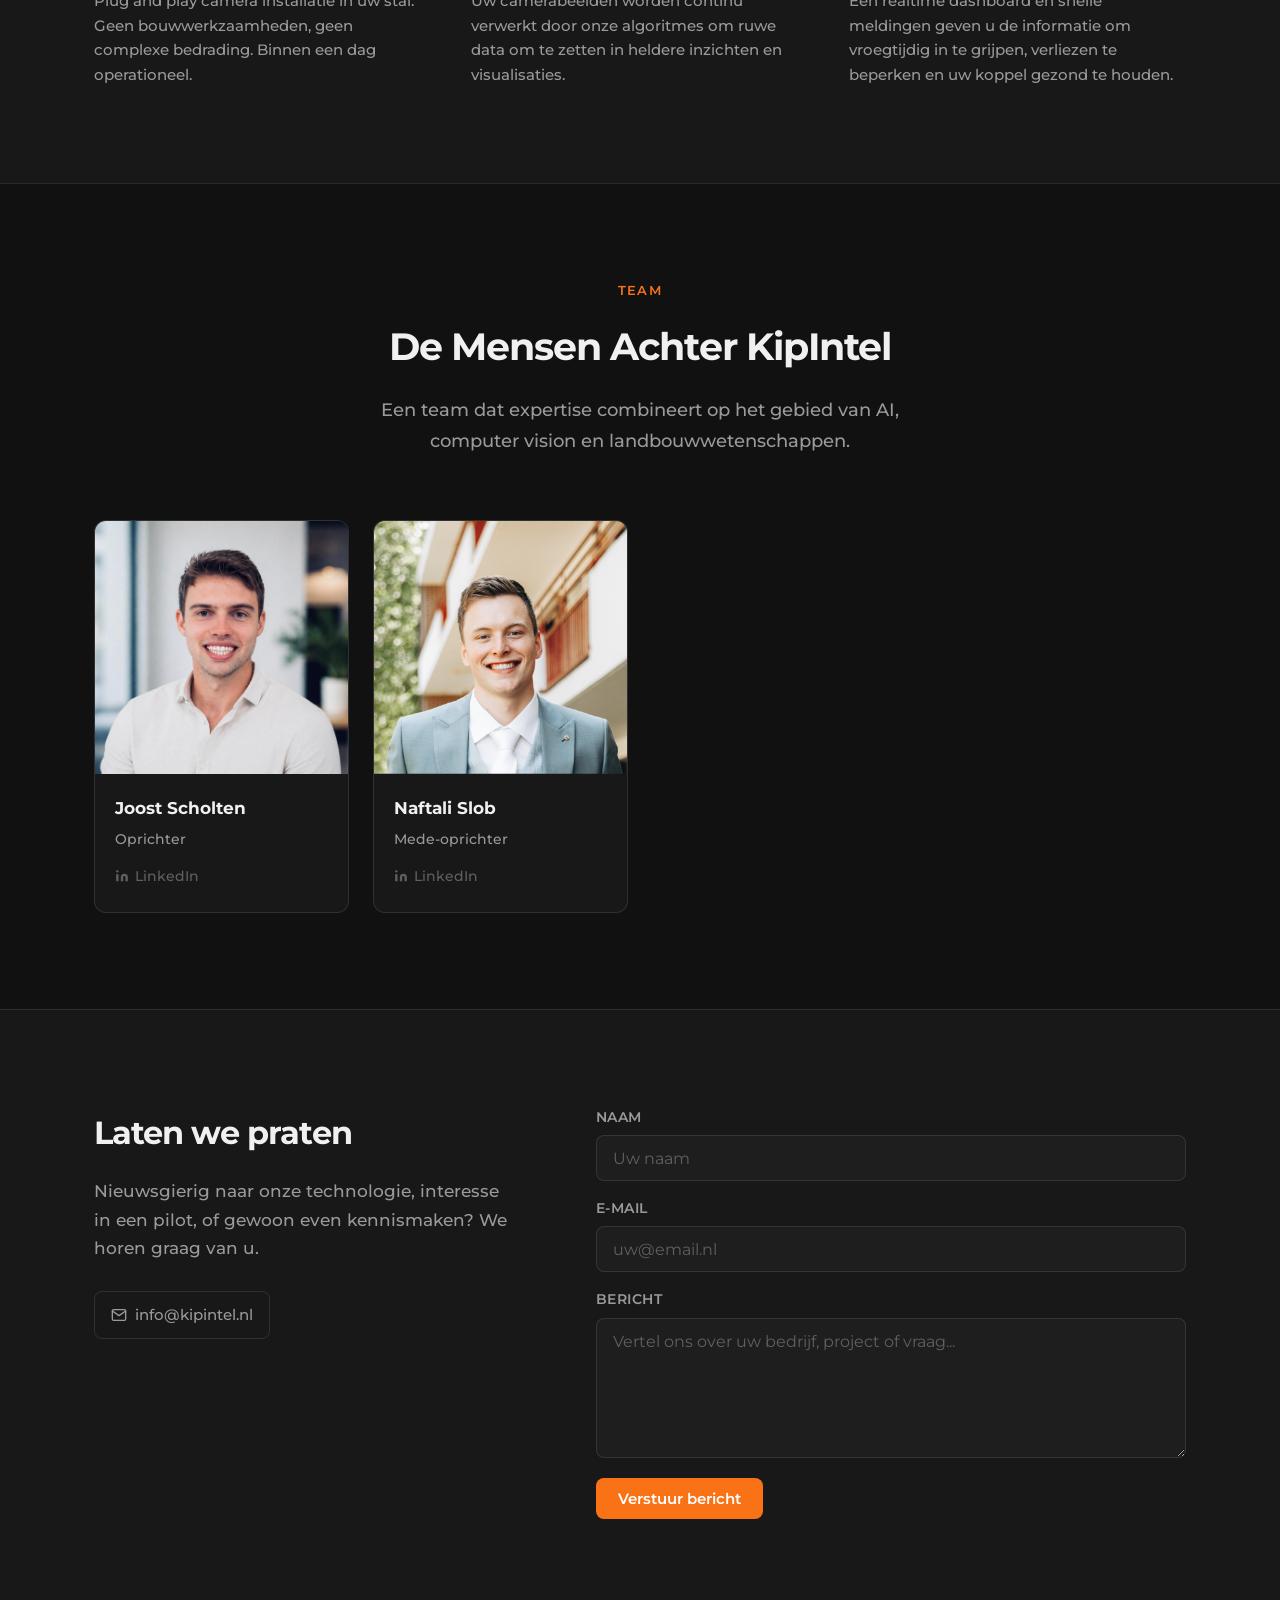
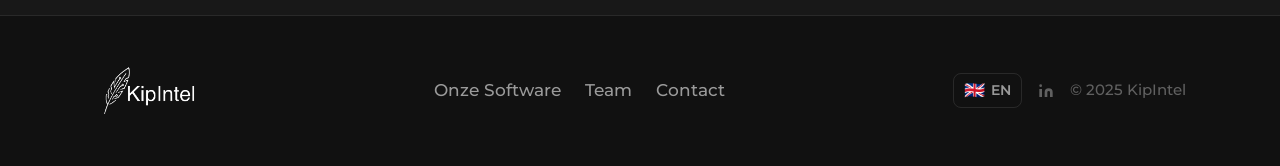
==== commit 37e02b59: "Add Developments section: comb colour, supplements, drumming New section between mite detection and " ====
--- a/nl/index.html
+++ b/nl/index.html
@@ -175,6 +175,62 @@
     </div>
   </section>
 
+  <!-- ======================== ONTWIKKELINGEN ======================== -->
+  <section class="section" id="developments">
+    <div class="container">
+      <div class="section__header">
+        <span class="section__label">Ontwikkelingen</span>
+        <h2 class="section__title">Wat We Onderzoeken</h2>
+        <p class="section__desc">Naast onze producten onderzoeken we voortdurend nieuwe manieren om waarde te halen uit camerabeelden. Hier een blik op wat er op onze radar staat.</p>
+      </div>
+      <div class="products-grid">
+
+        <div class="product-card product-card--soon">
+          <div class="product-card__header">
+            <div class="product-card__icon">
+              <svg width="28" height="28" viewBox="0 0 24 24" fill="none" stroke="currentColor" stroke-width="1.6" stroke-linecap="round" stroke-linejoin="round" aria-hidden="true">
+                <path d="M12 22s8-4 8-10V5l-8-3-8 3v7c0 6 8 10 8 10z"/>
+              </svg>
+            </div>
+            <h3 class="product-card__title">Analyse van kamkleur</h3>
+          </div>
+          <p class="product-card__desc">Cameramatige scoring van de kamkleur als realtime gezondheidsindicator. Verkleuringen kunnen wijzen op ziektes of voedingsproblemen, nog voor klinische symptomen zichtbaar zijn.</p>
+          <span class="product-card__badge">Verkenning</span>
+        </div>
+
+        <div class="product-card product-card--soon">
+          <div class="product-card__header">
+            <div class="product-card__icon">
+              <svg width="28" height="28" viewBox="0 0 24 24" fill="none" stroke="currentColor" stroke-width="1.6" stroke-linecap="round" stroke-linejoin="round" aria-hidden="true">
+                <path d="M3 3h18v18H3z" rx="2"/>
+                <path d="M8 12h8M12 8v8"/>
+              </svg>
+            </div>
+            <h3 class="product-card__title">Gedrag bij voersupplementen</h3>
+          </div>
+          <p class="product-card__desc">Meten van activiteit bij luzernrekken en pikkelstenen. Gebruikspatronen onthullen voorkeuren van hennen, concurrentie bij voerplekken en de effectiviteit van verrijking.</p>
+          <span class="product-card__badge">Verkenning</span>
+        </div>
+
+        <div class="product-card product-card--soon">
+          <div class="product-card__header">
+            <div class="product-card__icon">
+              <svg width="28" height="28" viewBox="0 0 24 24" fill="none" stroke="currentColor" stroke-width="1.6" stroke-linecap="round" stroke-linejoin="round" aria-hidden="true">
+                <circle cx="12" cy="8" r="4"/>
+                <path d="M6 20v-2a6 6 0 0 1 12 0v2"/>
+                <path d="M4 17c1-2 4-3 8-3s7 1 8 3"/>
+              </svg>
+            </div>
+            <h3 class="product-card__title">Drummingdetectie</h3>
+          </div>
+          <p class="product-card__desc">Herkennen van opstapelgedrag waarbij hennen op elkaar kruipen — een welzijnsrisico dat kan leiden tot verwondingen, vooral 's nachts of tijdens stressvolle situaties.</p>
+          <span class="product-card__badge">Verkenning</span>
+        </div>
+
+      </div>
+    </div>
+  </section>
+
   <!-- ======================== HOE HET WERKT ======================== -->
   <section class="section section--alt" id="how-it-works">
     <div class="container">
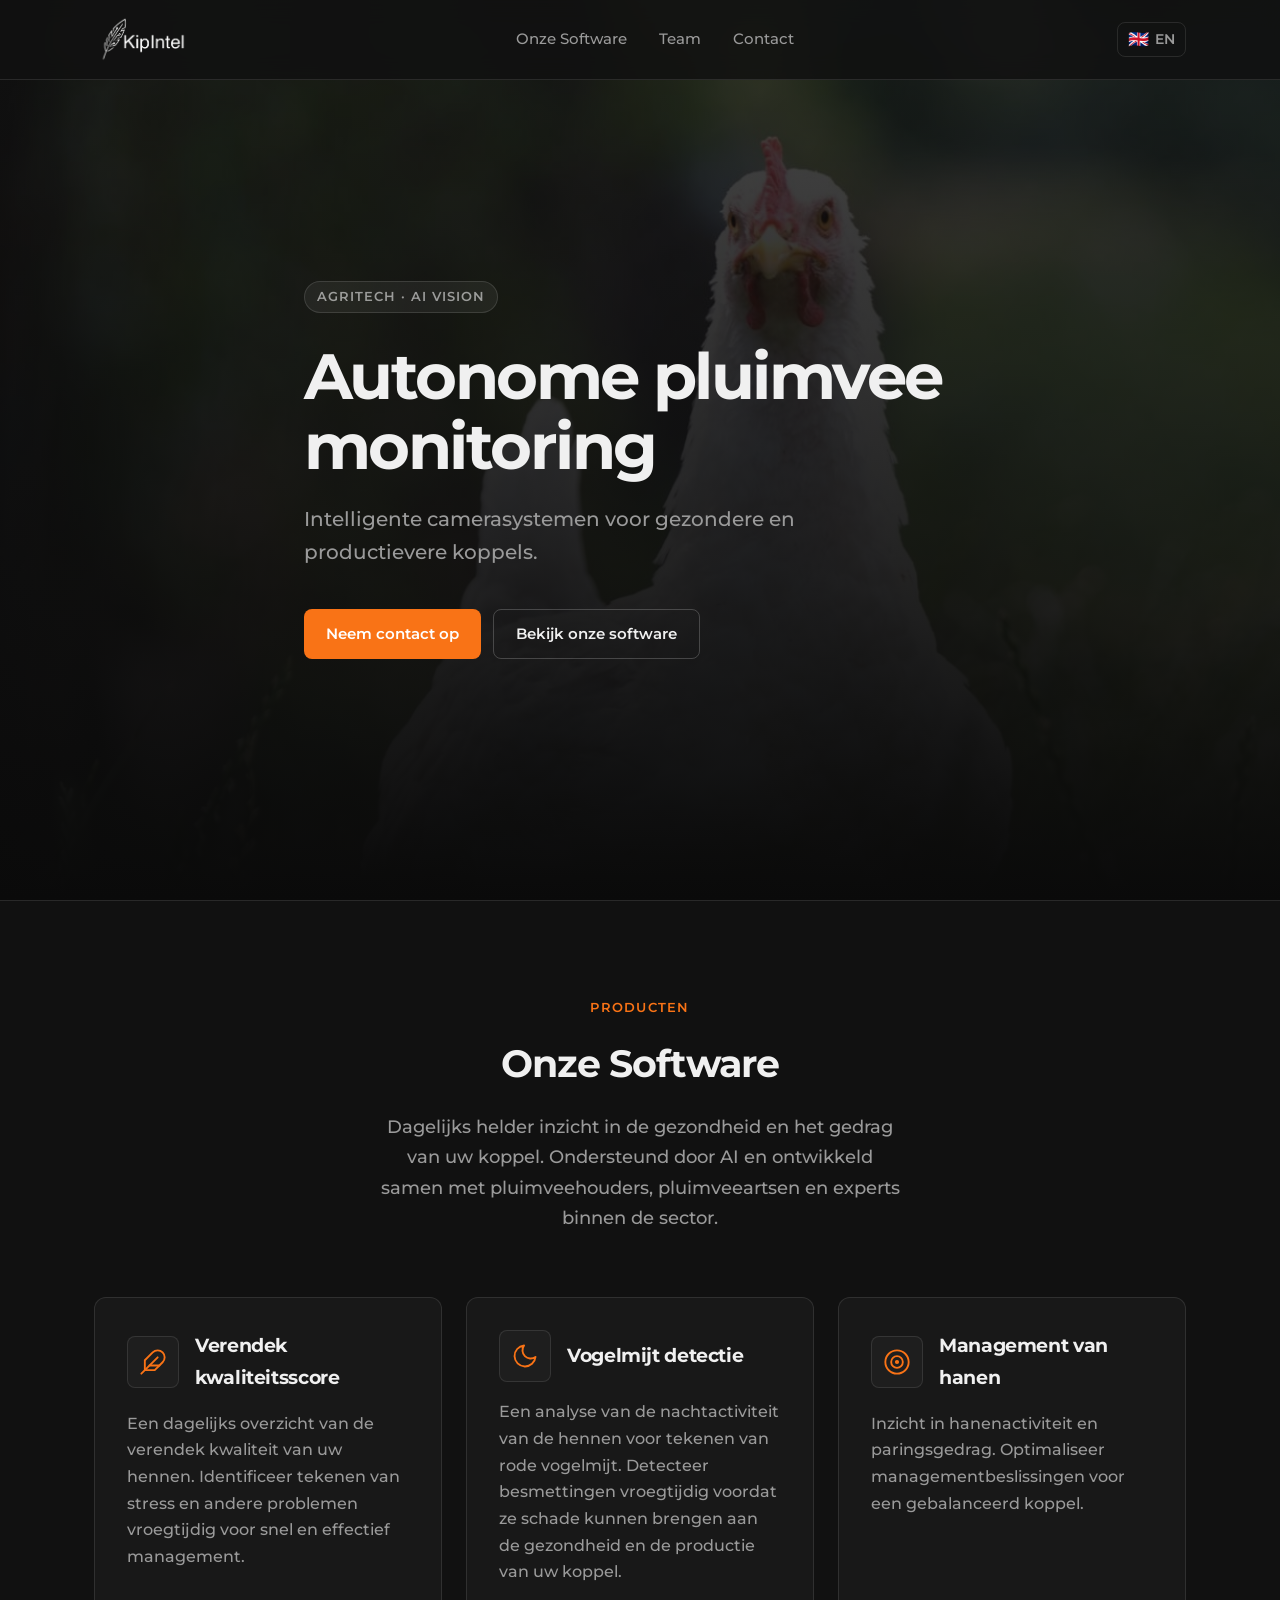
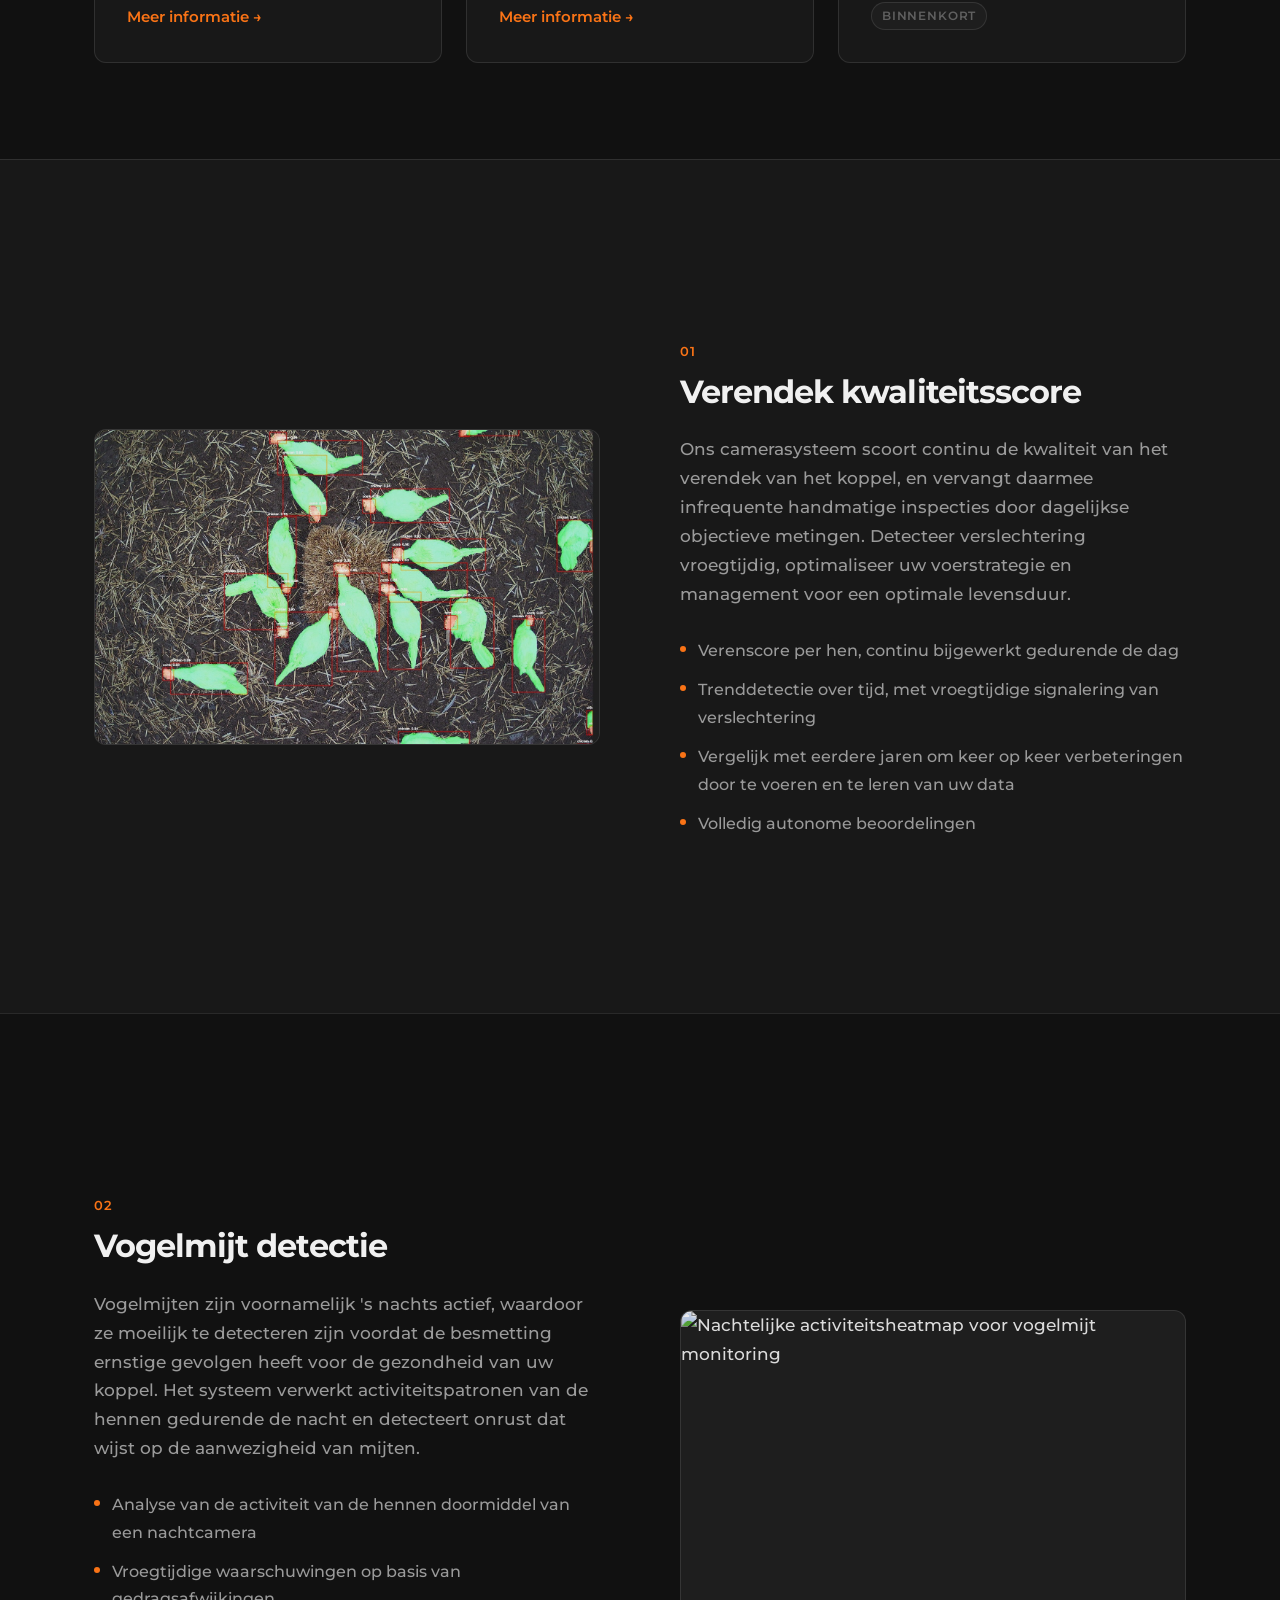
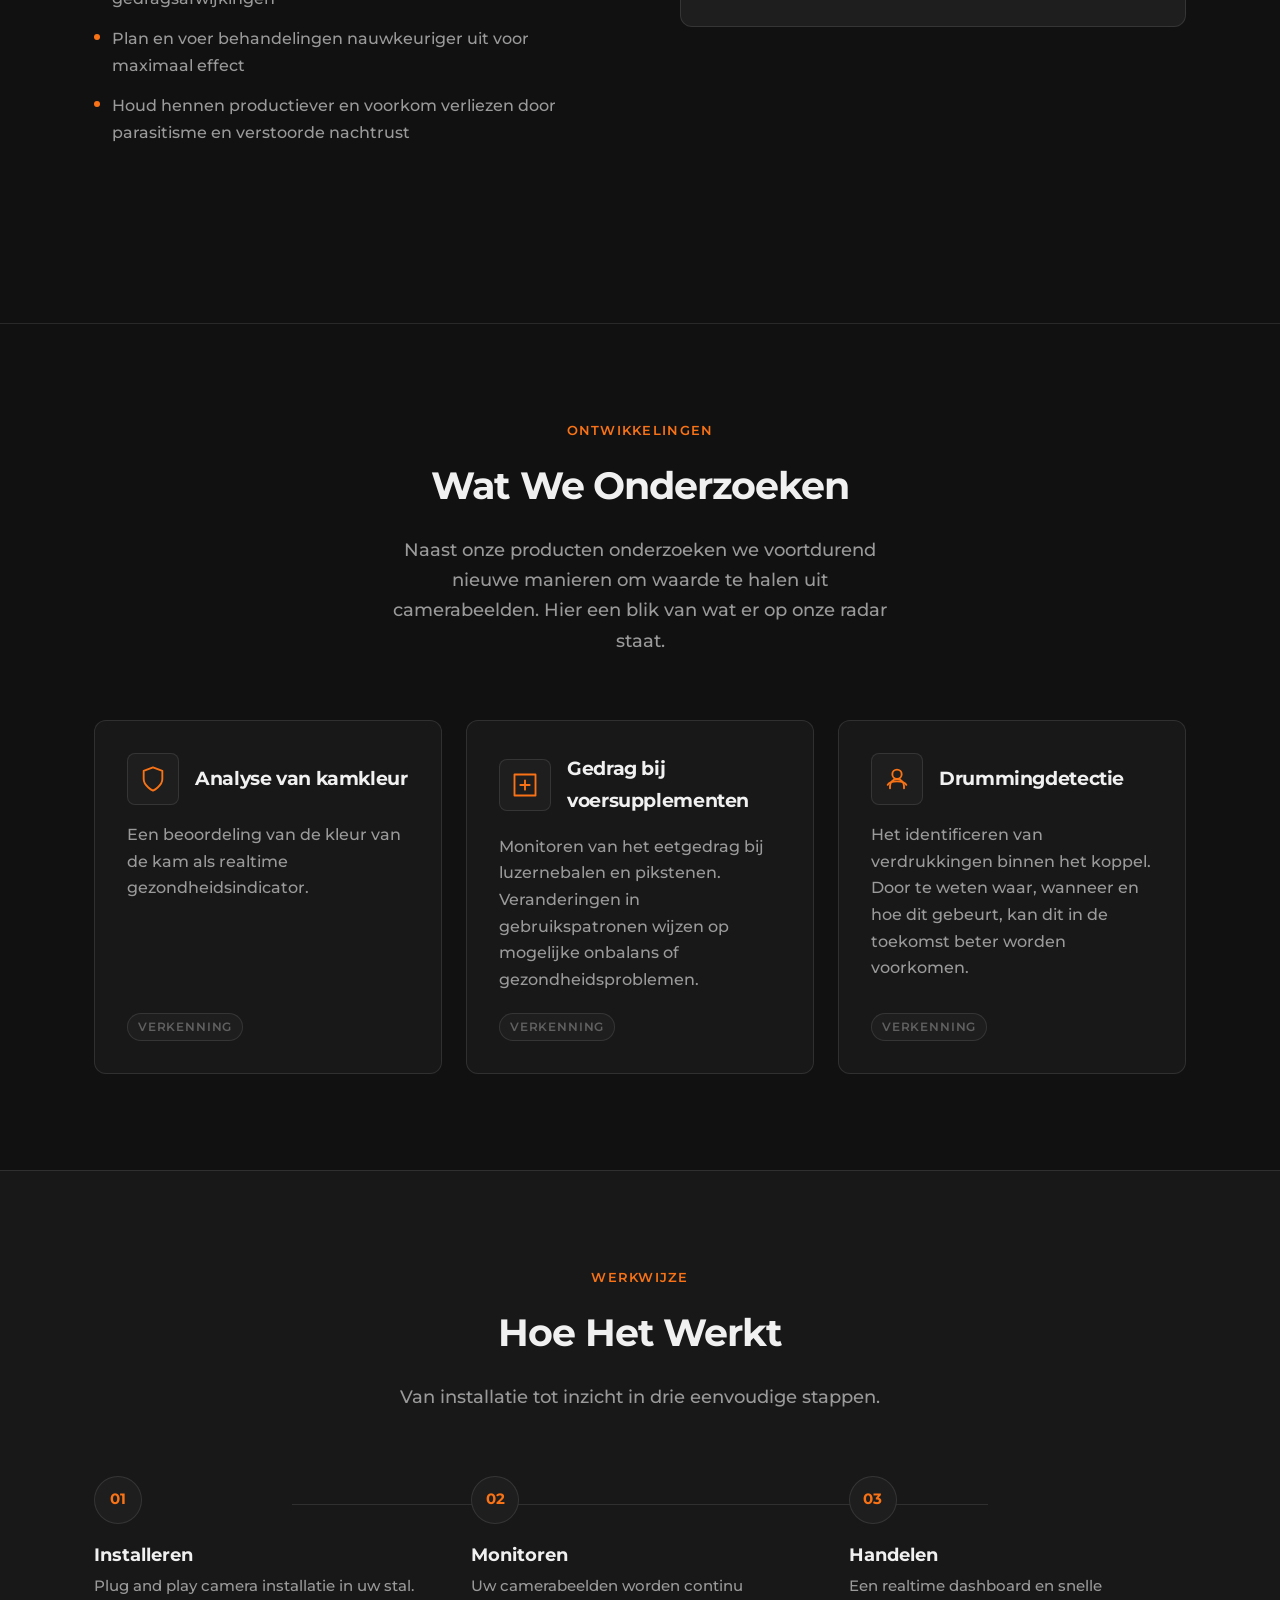
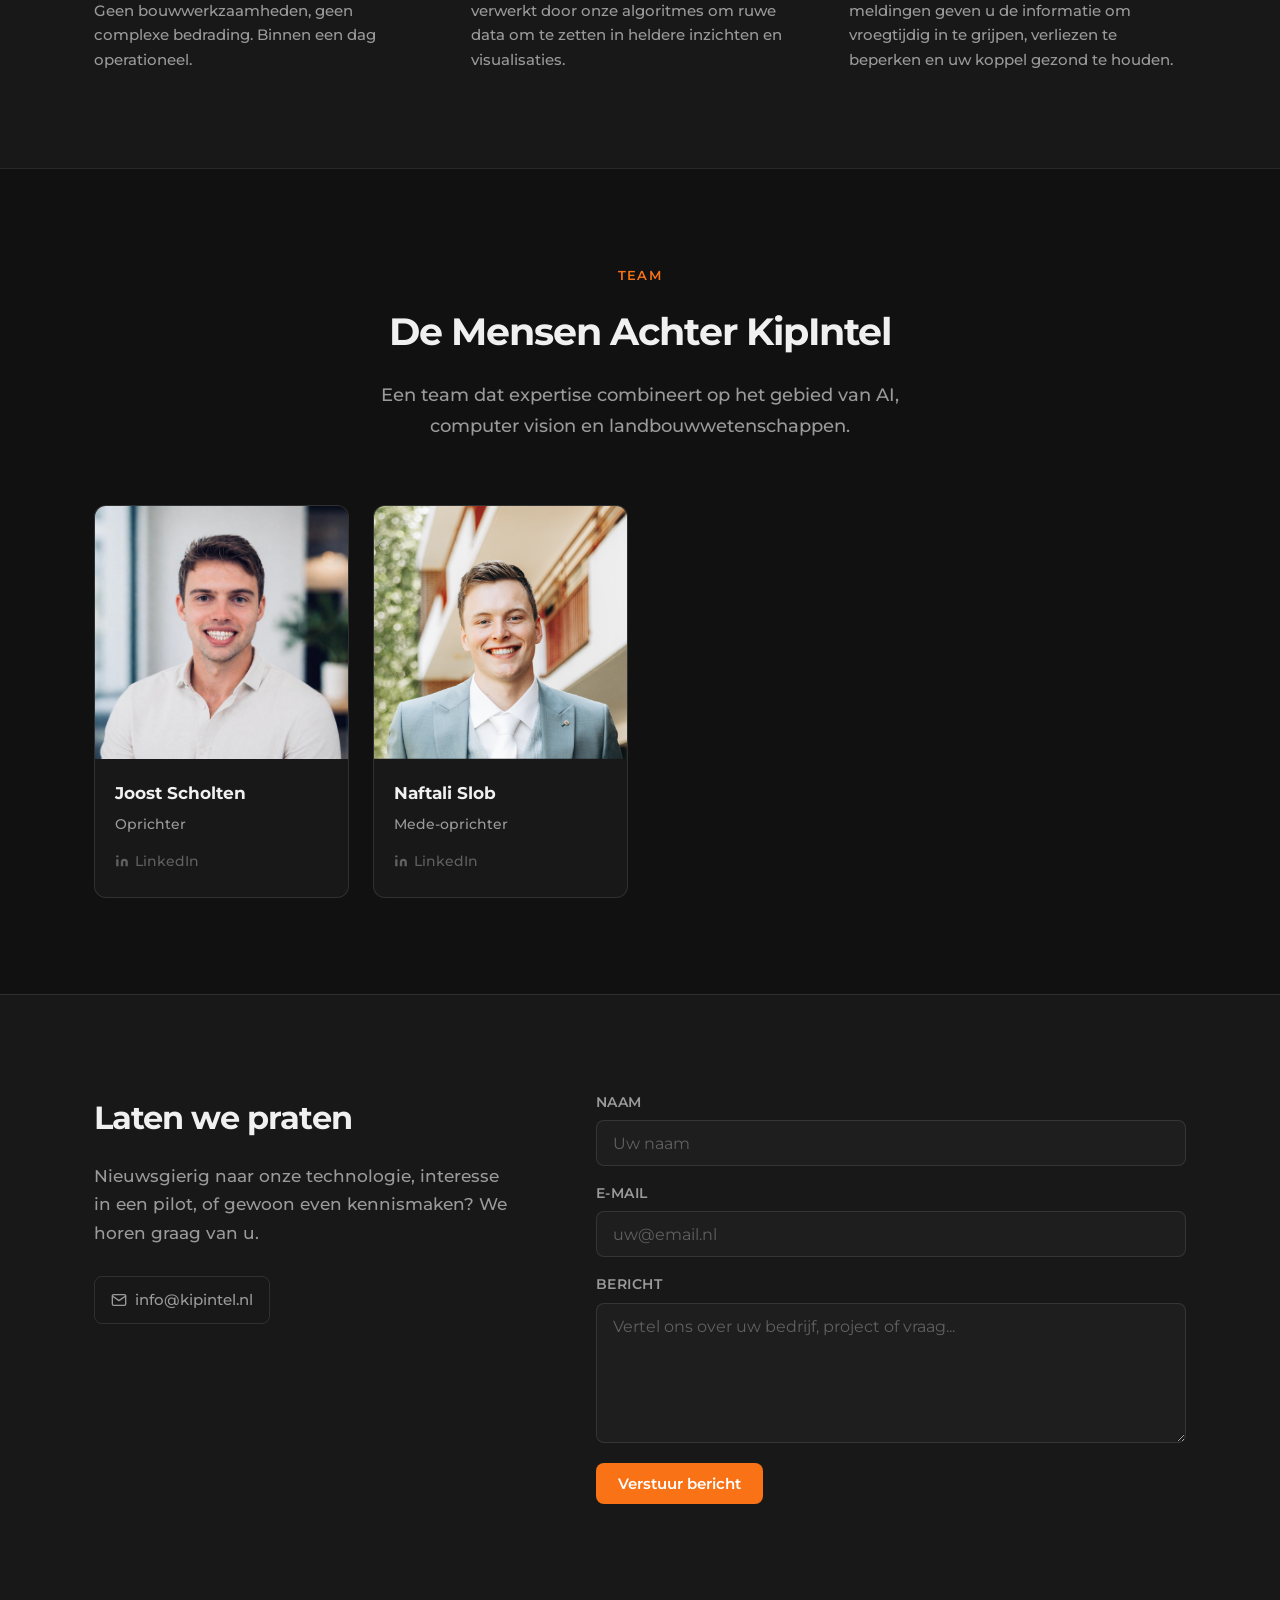
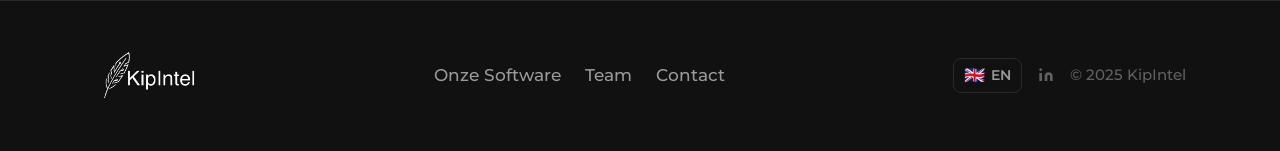
==== commit cdc5feaa: "Update index.html" ====
--- a/nl/index.html
+++ b/nl/index.html
@@ -181,7 +181,7 @@
       <div class="section__header">
         <span class="section__label">Ontwikkelingen</span>
         <h2 class="section__title">Wat We Onderzoeken</h2>
-        <p class="section__desc">Naast onze producten onderzoeken we voortdurend nieuwe manieren om waarde te halen uit camerabeelden. Hier een blik op wat er op onze radar staat.</p>
+        <p class="section__desc">Naast onze producten onderzoeken we voortdurend nieuwe manieren om waarde te halen uit camerabeelden. Hier een blik van wat er op onze radar staat.</p>
       </div>
       <div class="products-grid">
 
@@ -194,7 +194,7 @@
             </div>
             <h3 class="product-card__title">Analyse van kamkleur</h3>
           </div>
-          <p class="product-card__desc">Cameramatige scoring van de kamkleur als realtime gezondheidsindicator. Verkleuringen kunnen wijzen op ziektes of voedingsproblemen, nog voor klinische symptomen zichtbaar zijn.</p>
+          <p class="product-card__desc">Een beoordeling van de kleur van de kam als realtime gezondheidsindicator.</p>
           <span class="product-card__badge">Verkenning</span>
         </div>
 
@@ -208,7 +208,7 @@
             </div>
             <h3 class="product-card__title">Gedrag bij voersupplementen</h3>
           </div>
-          <p class="product-card__desc">Meten van activiteit bij luzernrekken en pikkelstenen. Gebruikspatronen onthullen voorkeuren van hennen, concurrentie bij voerplekken en de effectiviteit van verrijking.</p>
+          <p class="product-card__desc">Monitoren van het eetgedrag bij luzernebalen en pikstenen. Veranderingen in gebruikspatronen wijzen op mogelijke onbalans of gezondheidsproblemen.</p>
           <span class="product-card__badge">Verkenning</span>
         </div>
 
@@ -223,7 +223,7 @@
             </div>
             <h3 class="product-card__title">Drummingdetectie</h3>
           </div>
-          <p class="product-card__desc">Herkennen van opstapelgedrag waarbij hennen op elkaar kruipen — een welzijnsrisico dat kan leiden tot verwondingen, vooral 's nachts of tijdens stressvolle situaties.</p>
+          <p class="product-card__desc">Het identificeren van verdrukkingen binnen het koppel. Door te weten waar, wanneer en hoe dit gebeurt, kan dit in de toekomst beter worden voorkomen.</p>
           <span class="product-card__badge">Verkenning</span>
         </div>
 
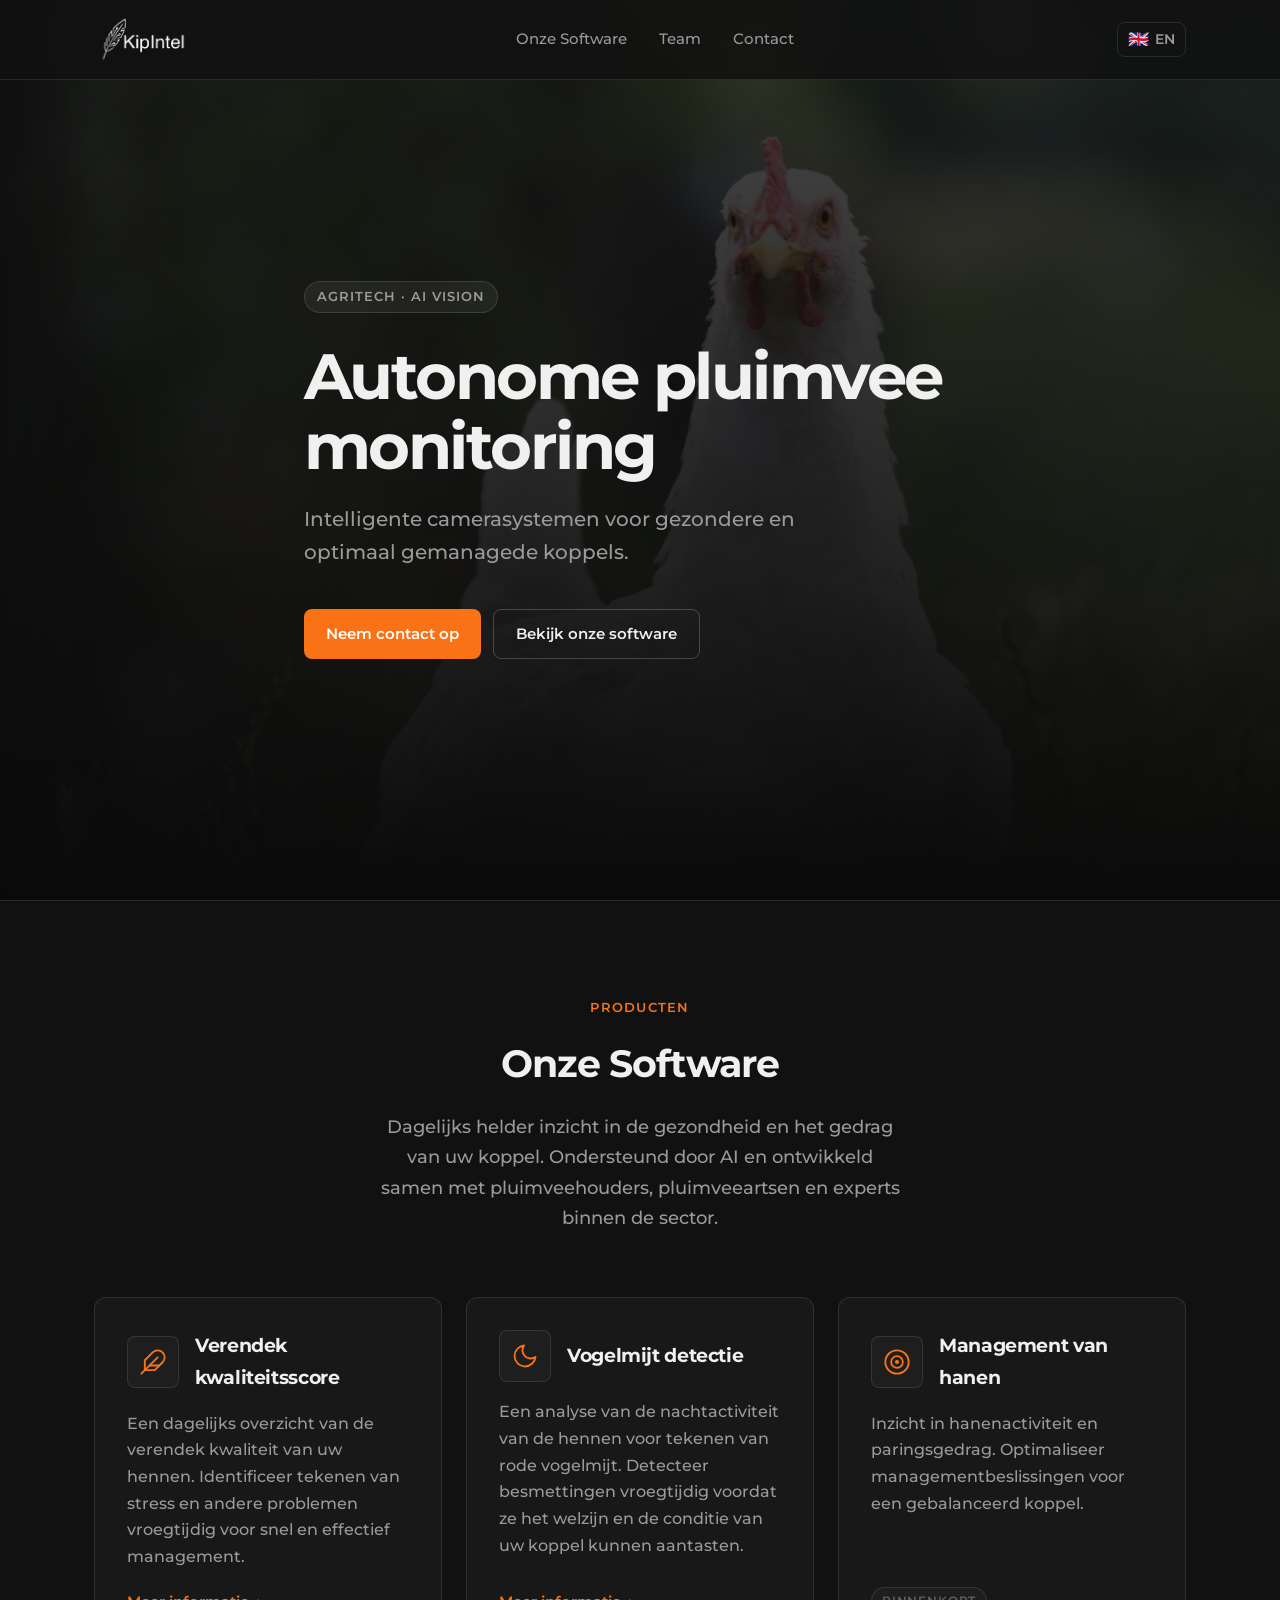
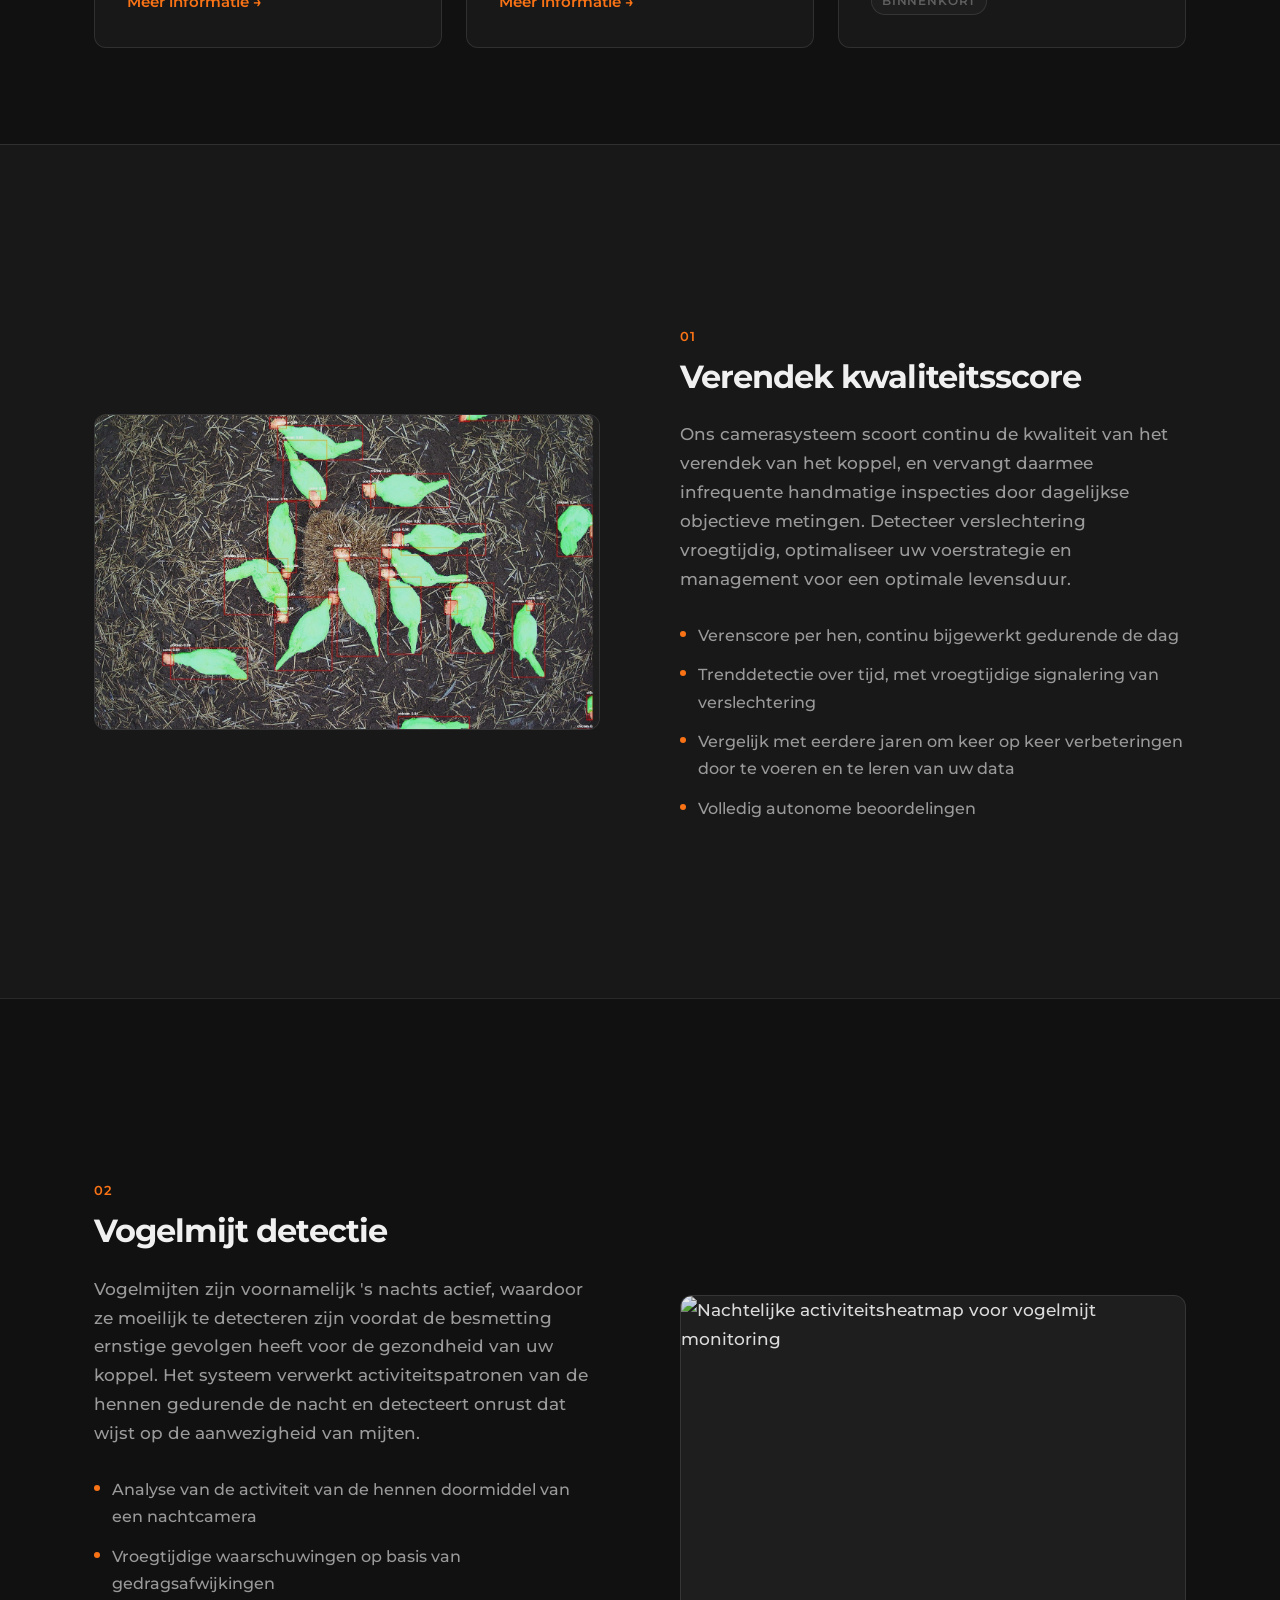
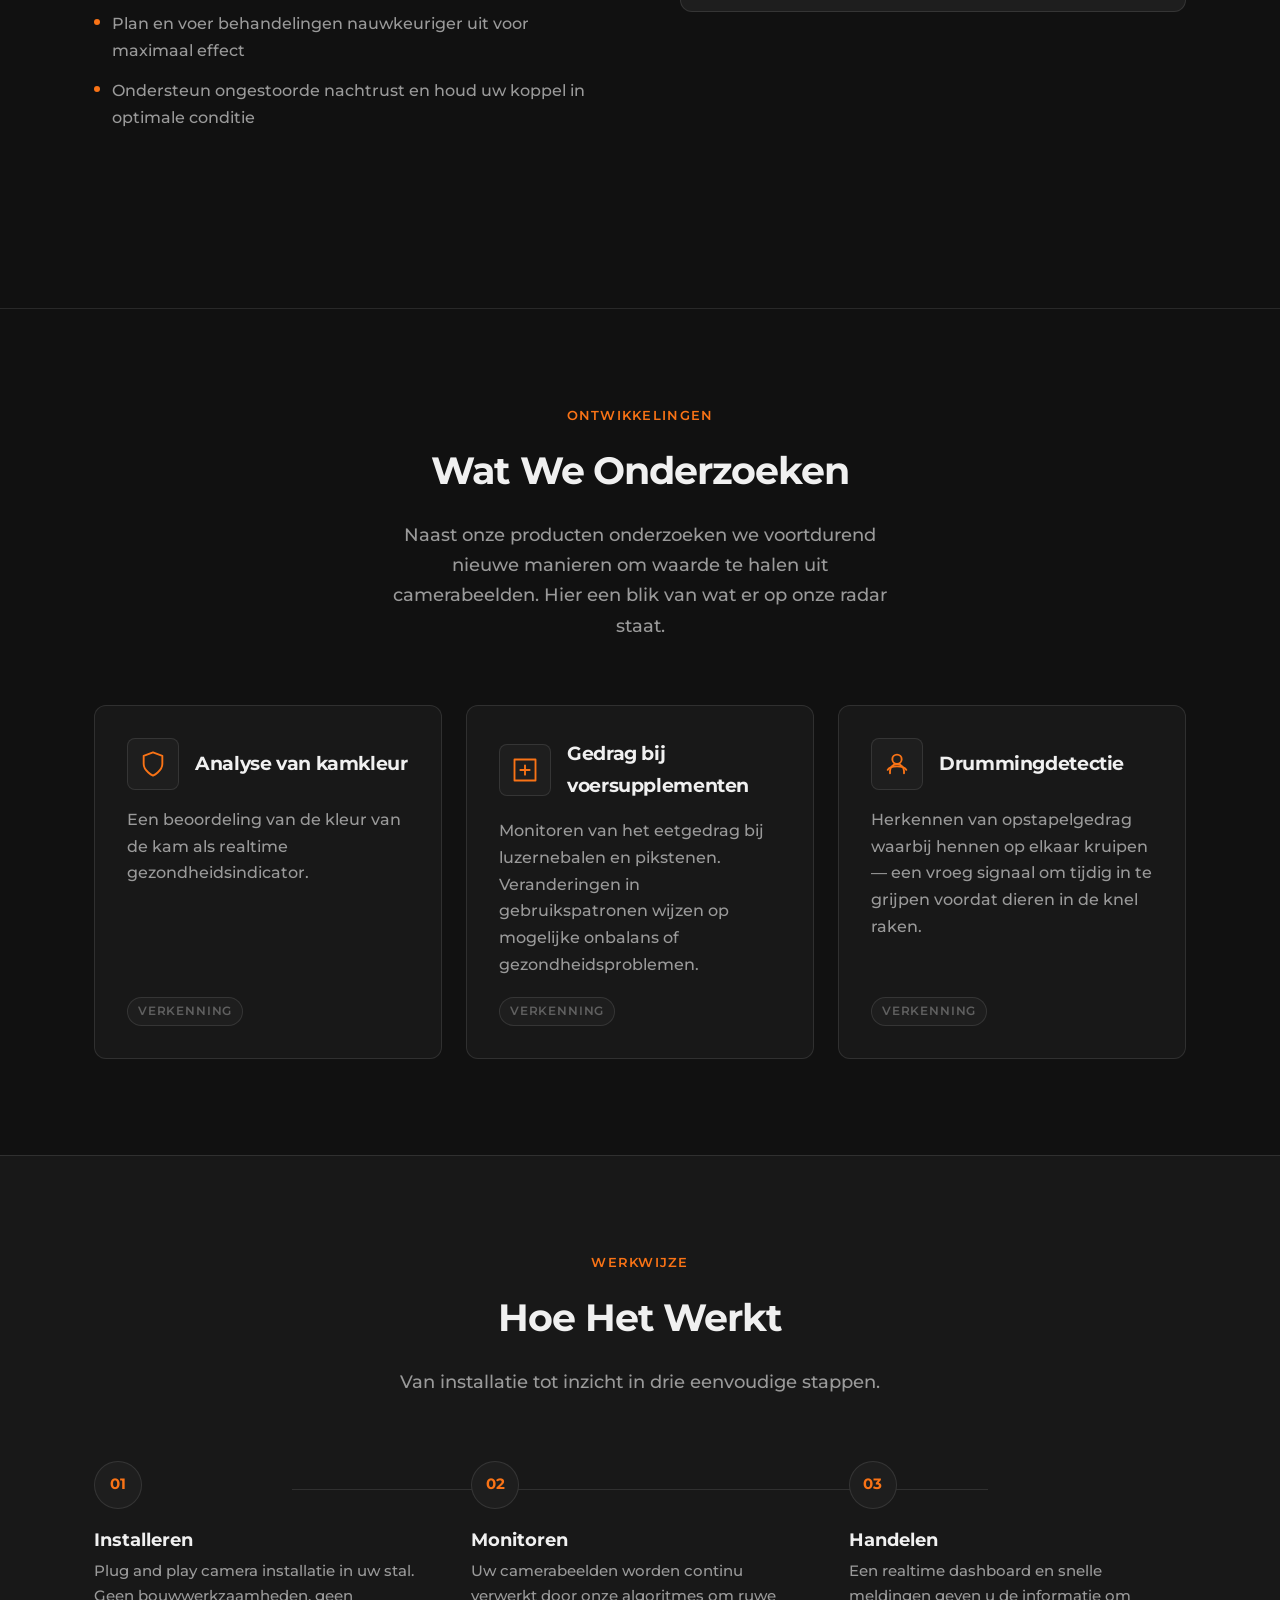
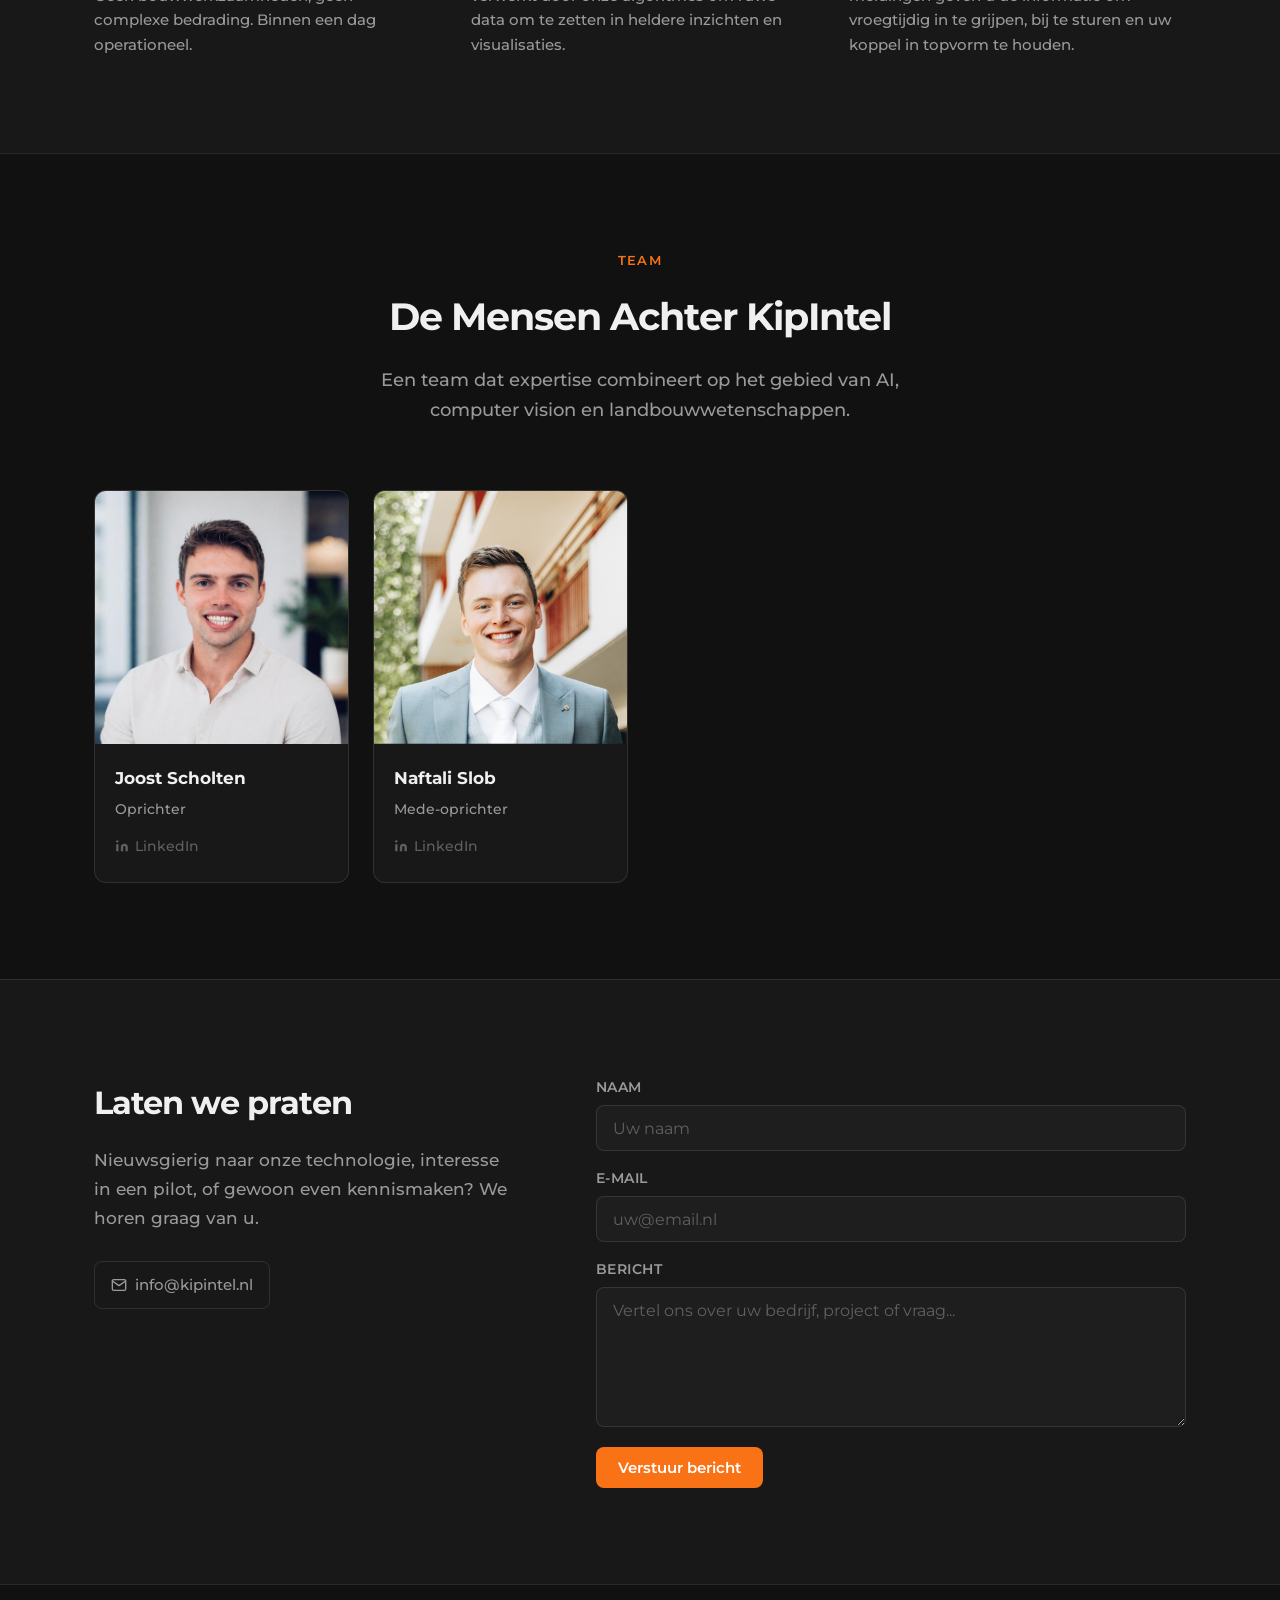
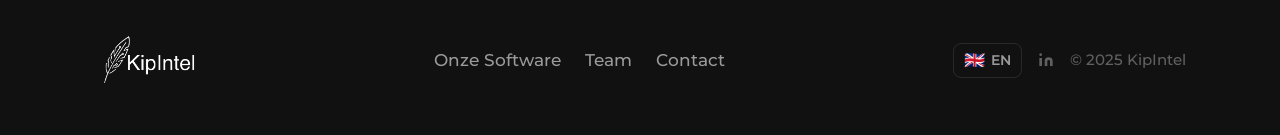
==== commit f96eaa35: "Tone update: replace mechanical language with varied positive vocabulary Swap 'productive/production" ====
--- a/nl/index.html
+++ b/nl/index.html
@@ -4,7 +4,7 @@
   <meta charset="UTF-8">
   <meta name="viewport" content="width=device-width, initial-scale=1.0">
   <title>KipIntel — Autonome pluimvee monitoring</title>
-  <meta name="description" content="Door AI gedreven bewakingssystemen voor gezonder en productiever pluimvee. Verendek kwaliteitsscore en vogelmijt monitoring.">
+  <meta name="description" content="Door AI gedreven bewakingssystemen voor gezonder en optimaal gemanaged pluimvee. Verendek kwaliteitsscore en vogelmijt monitoring.">
   <link rel="canonical" href="https://www.kipintel.nl/">
   <link rel="alternate" hreflang="nl" href="https://www.kipintel.nl/">
   <link rel="alternate" hreflang="en" href="https://www.kipintel.com/">
@@ -66,7 +66,7 @@
     <div class="container hero__content">
       <span class="hero__badge">AgriTech &middot; AI Vision</span>
       <h1 class="hero__title">Autonome pluimvee monitoring</h1>
-      <p class="hero__subtitle">Intelligente camerasystemen voor gezondere en productievere koppels.</p>
+      <p class="hero__subtitle">Intelligente camerasystemen voor gezondere en optimaal gemanagede koppels.</p>
       <div class="hero__ctas">
         <a href="#contact" class="btn btn--primary">Neem contact op</a>
         <a href="#products" class="btn btn--outline">Bekijk onze software</a>
@@ -108,7 +108,7 @@
             </div>
             <h3 class="product-card__title">Vogelmijt detectie</h3>
           </div>
-          <p class="product-card__desc">Een analyse van de nachtactiviteit van de hennen voor tekenen van rode vogelmijt. Detecteer besmettingen vroegtijdig voordat ze schade kunnen brengen aan de gezondheid en de productie van uw koppel.</p>
+          <p class="product-card__desc">Een analyse van de nachtactiviteit van de hennen voor tekenen van rode vogelmijt. Detecteer besmettingen vroegtijdig voordat ze het welzijn en de conditie van uw koppel kunnen aantasten.</p>
           <span class="product-card__link">Meer informatie &#8594;</span>
         </a>
 
@@ -168,7 +168,7 @@
             <li class="showcase__feature">Analyse van de activiteit van de hennen doormiddel van een nachtcamera</li>
             <li class="showcase__feature">Vroegtijdige waarschuwingen op basis van gedragsafwijkingen</li>
             <li class="showcase__feature">Plan en voer behandelingen nauwkeuriger uit voor maximaal effect</li>
-            <li class="showcase__feature">Houd hennen productiever en voorkom verliezen door parasitisme en verstoorde nachtrust</li>
+            <li class="showcase__feature">Ondersteun ongestoorde nachtrust en houd uw koppel in optimale conditie</li>
           </ul>
         </div>
       </div>
@@ -223,7 +223,7 @@
             </div>
             <h3 class="product-card__title">Drummingdetectie</h3>
           </div>
-          <p class="product-card__desc">Het identificeren van verdrukkingen binnen het koppel. Door te weten waar, wanneer en hoe dit gebeurt, kan dit in de toekomst beter worden voorkomen.</p>
+          <p class="product-card__desc">Herkennen van opstapelgedrag waarbij hennen op elkaar kruipen — een vroeg signaal om tijdig in te grijpen voordat dieren in de knel raken.</p>
           <span class="product-card__badge">Verkenning</span>
         </div>
 
@@ -258,7 +258,7 @@
           <div class="step__number">03</div>
           <div>
             <h3 class="step__title">Handelen</h3>
-            <p class="step__desc">Een realtime dashboard en snelle meldingen geven u de informatie om vroegtijdig in te grijpen, verliezen te beperken en uw koppel gezond te houden.</p>
+            <p class="step__desc">Een realtime dashboard en snelle meldingen geven u de informatie om vroegtijdig in te grijpen, bij te sturen en uw koppel in topvorm te houden.</p>
           </div>
         </div>
       </div>
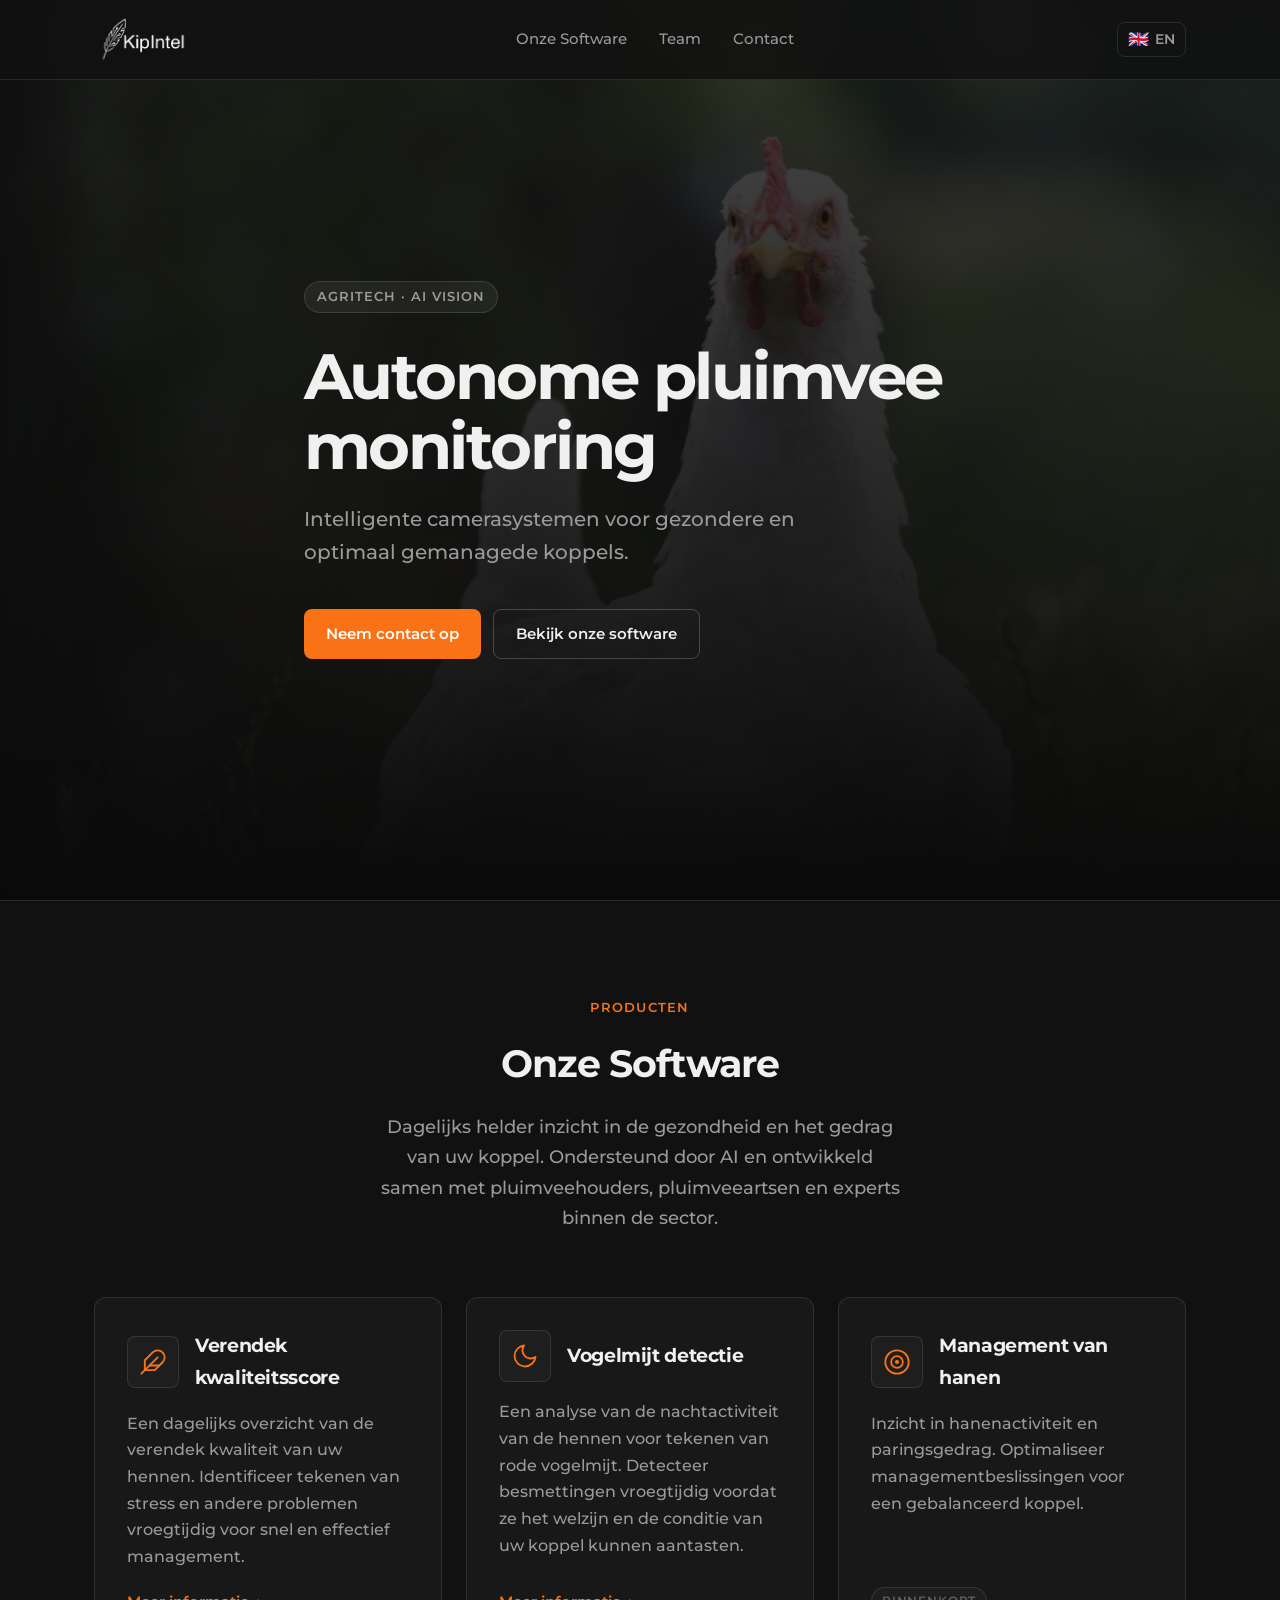
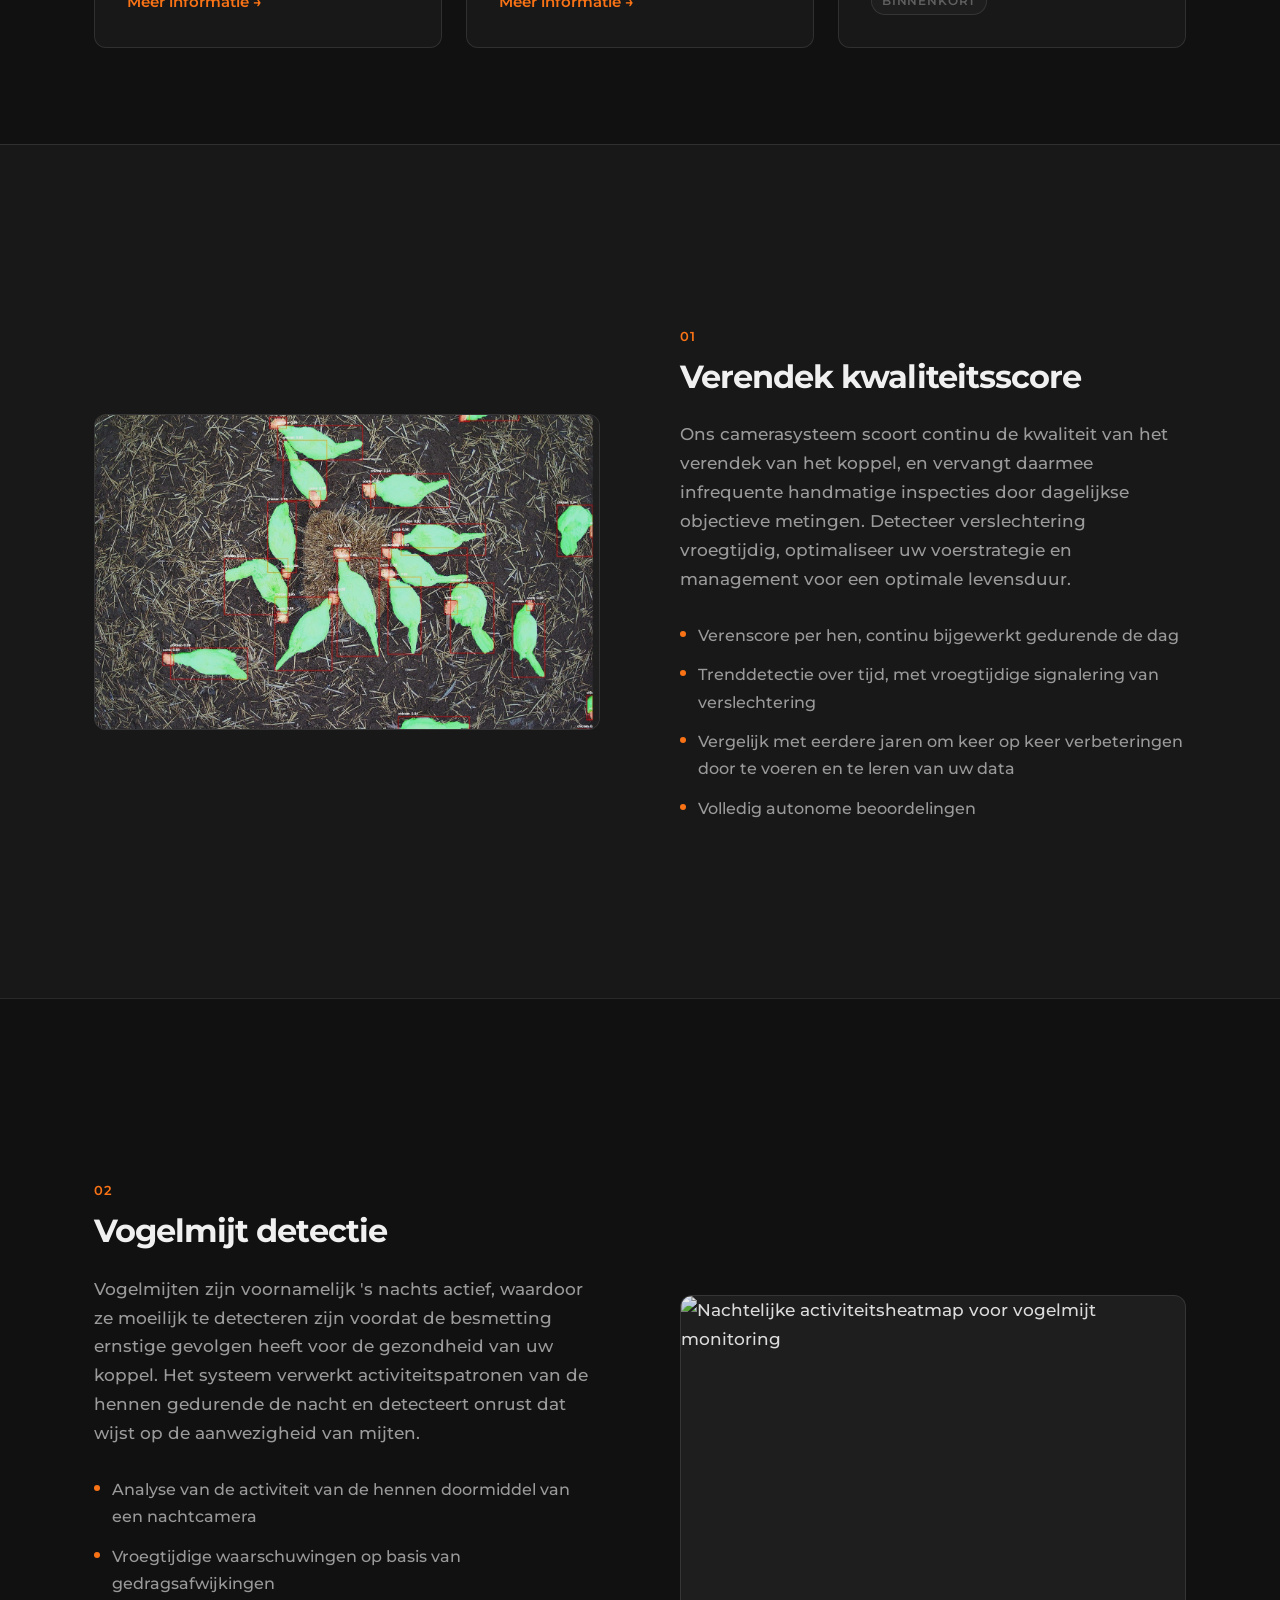
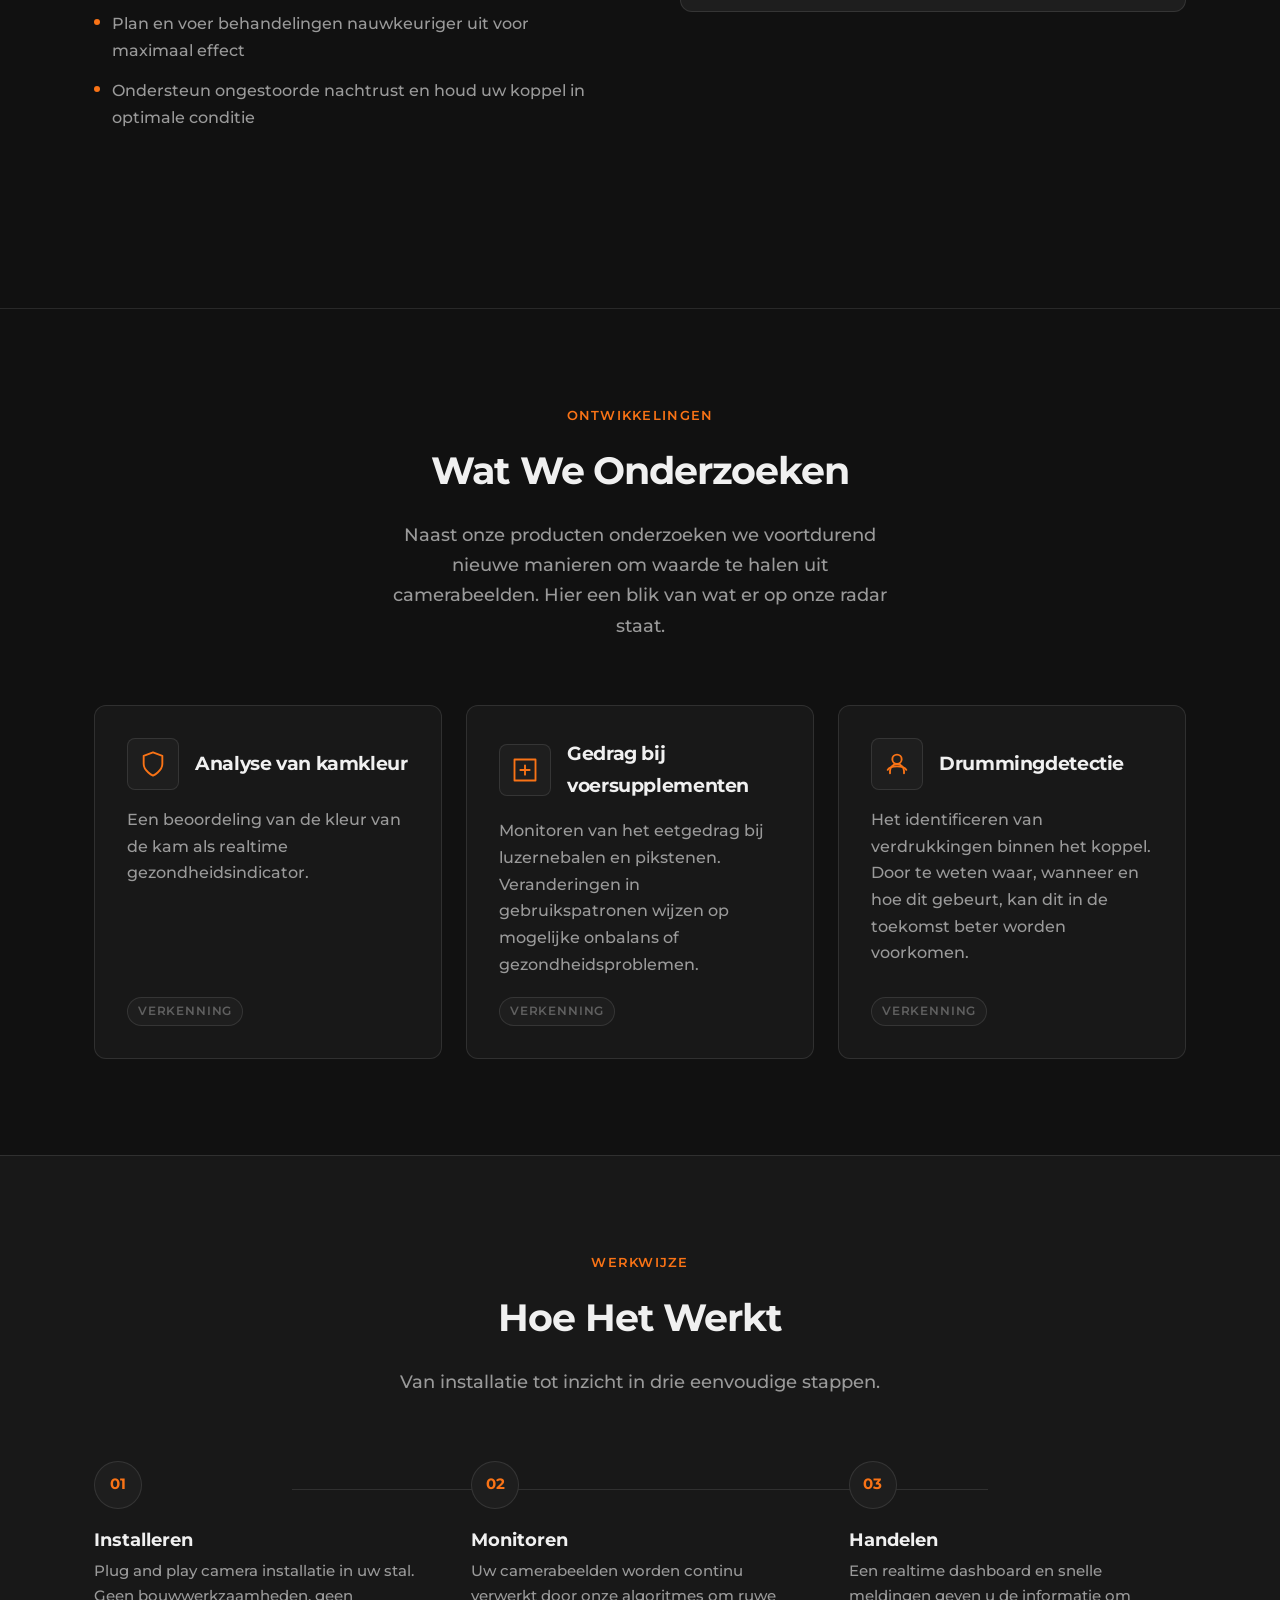
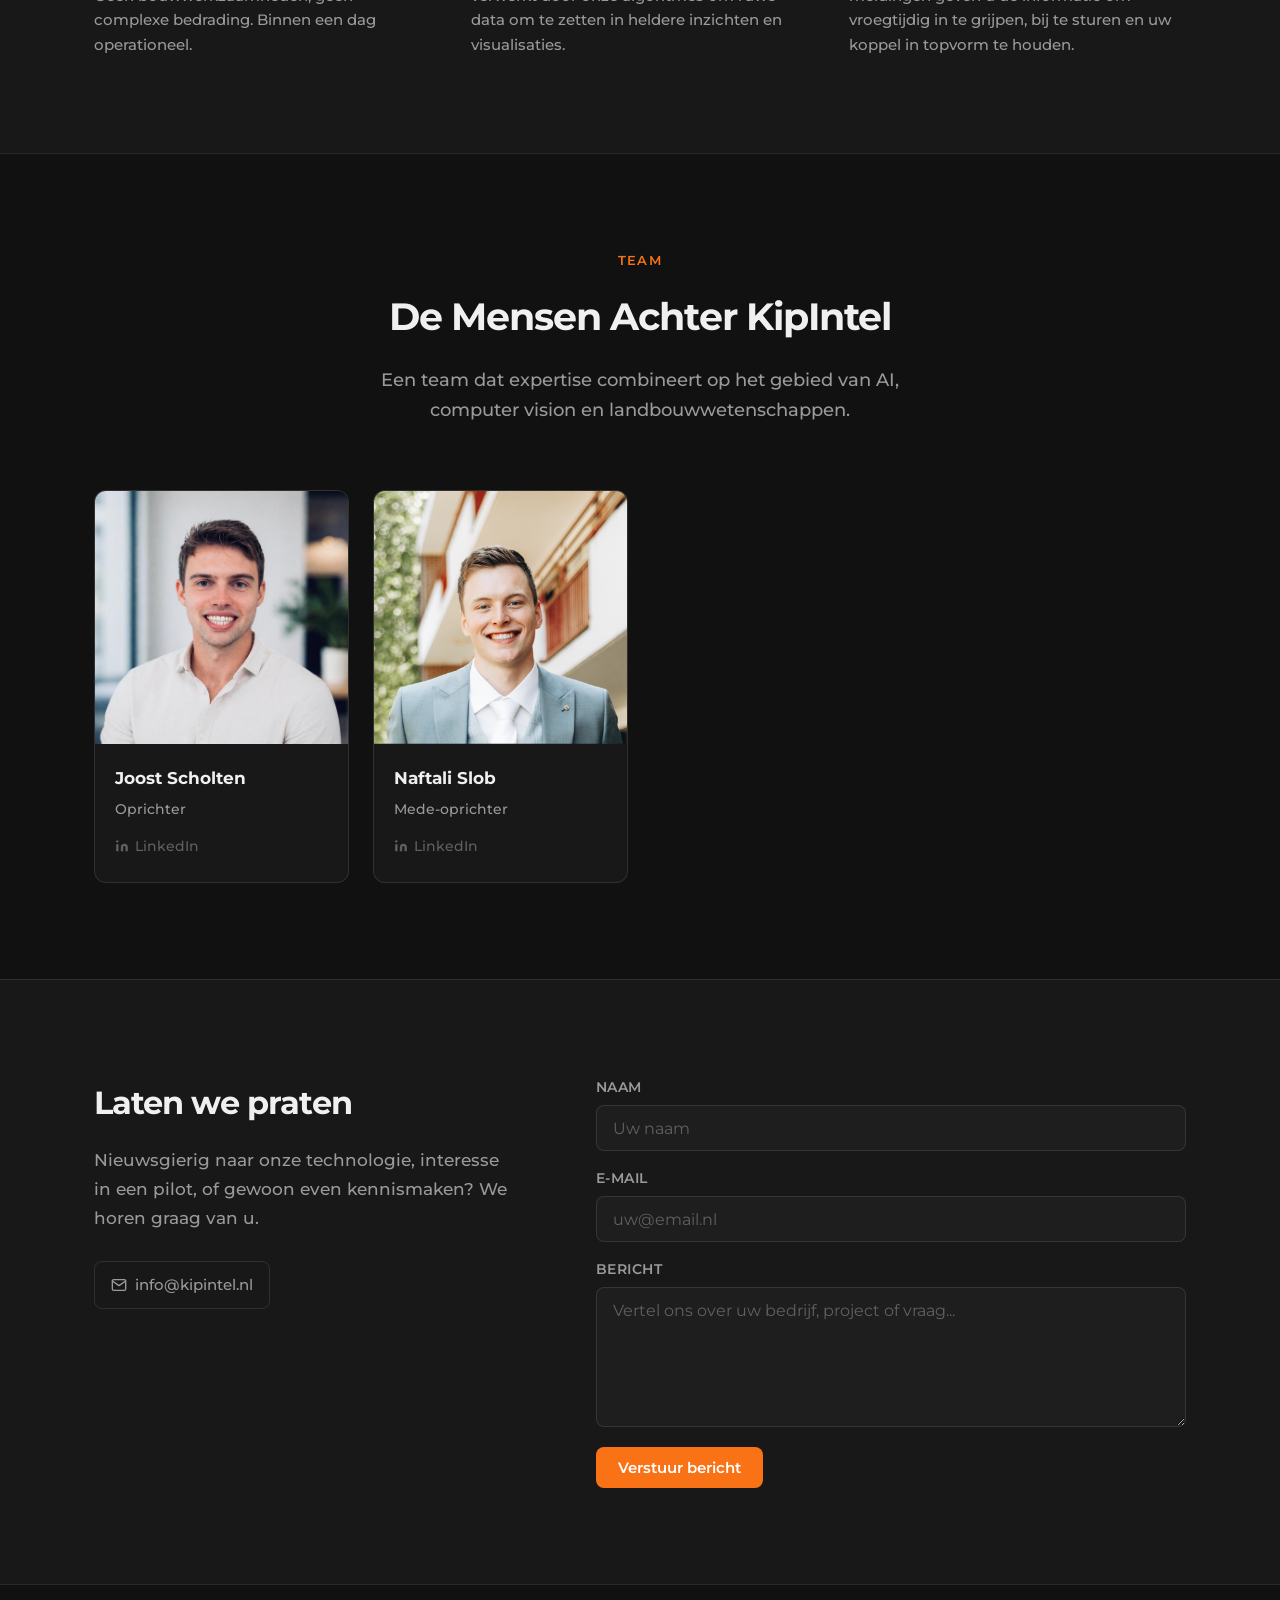
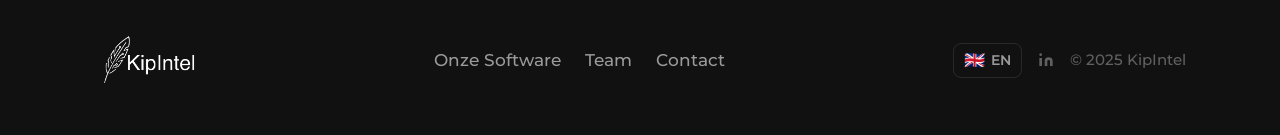
==== commit 3530c852: "Revert drumming card to original text https://claude.ai/code/session_01Ee6RFh66kDk7L2kpbWZUAn" ====
--- a/nl/index.html
+++ b/nl/index.html
@@ -223,7 +223,7 @@
             </div>
             <h3 class="product-card__title">Drummingdetectie</h3>
           </div>
-          <p class="product-card__desc">Herkennen van opstapelgedrag waarbij hennen op elkaar kruipen — een vroeg signaal om tijdig in te grijpen voordat dieren in de knel raken.</p>
+          <p class="product-card__desc">Het identificeren van verdrukkingen binnen het koppel. Door te weten waar, wanneer en hoe dit gebeurt, kan dit in de toekomst beter worden voorkomen.</p>
           <span class="product-card__badge">Verkenning</span>
         </div>
 
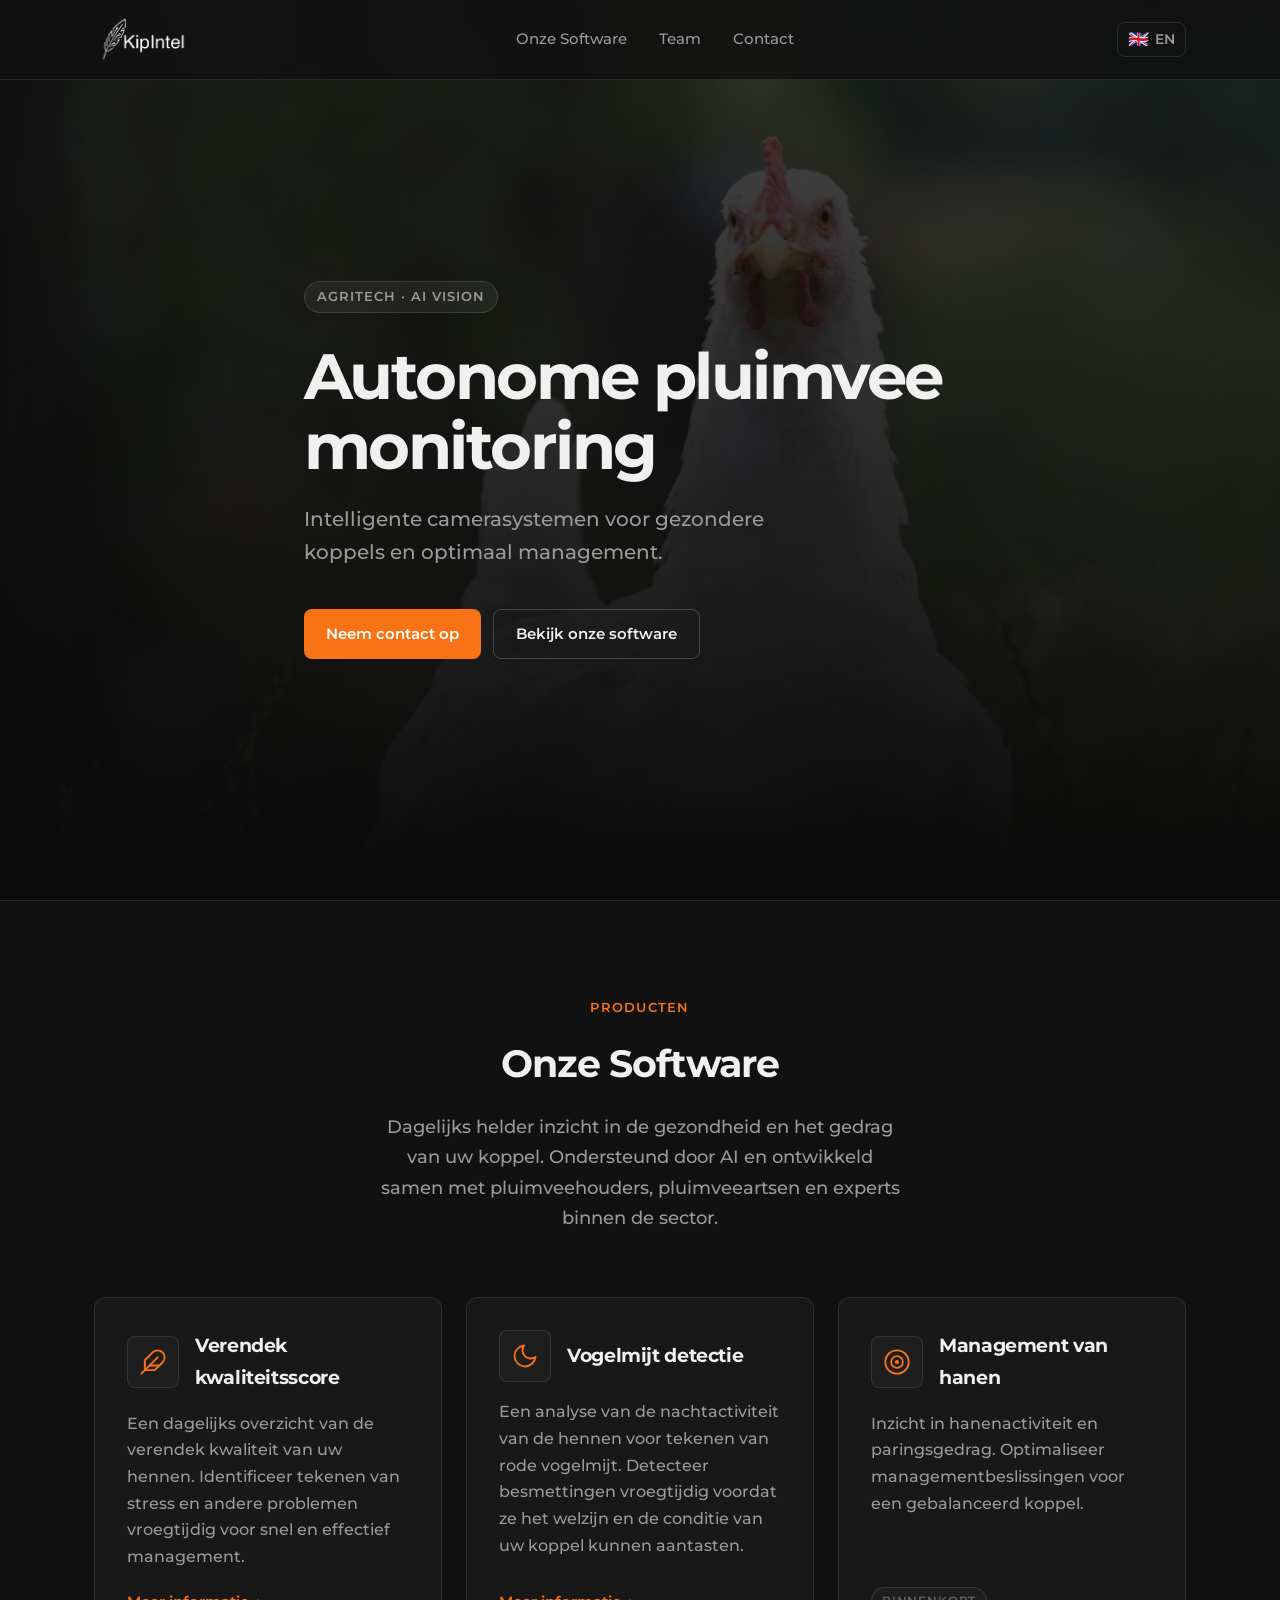
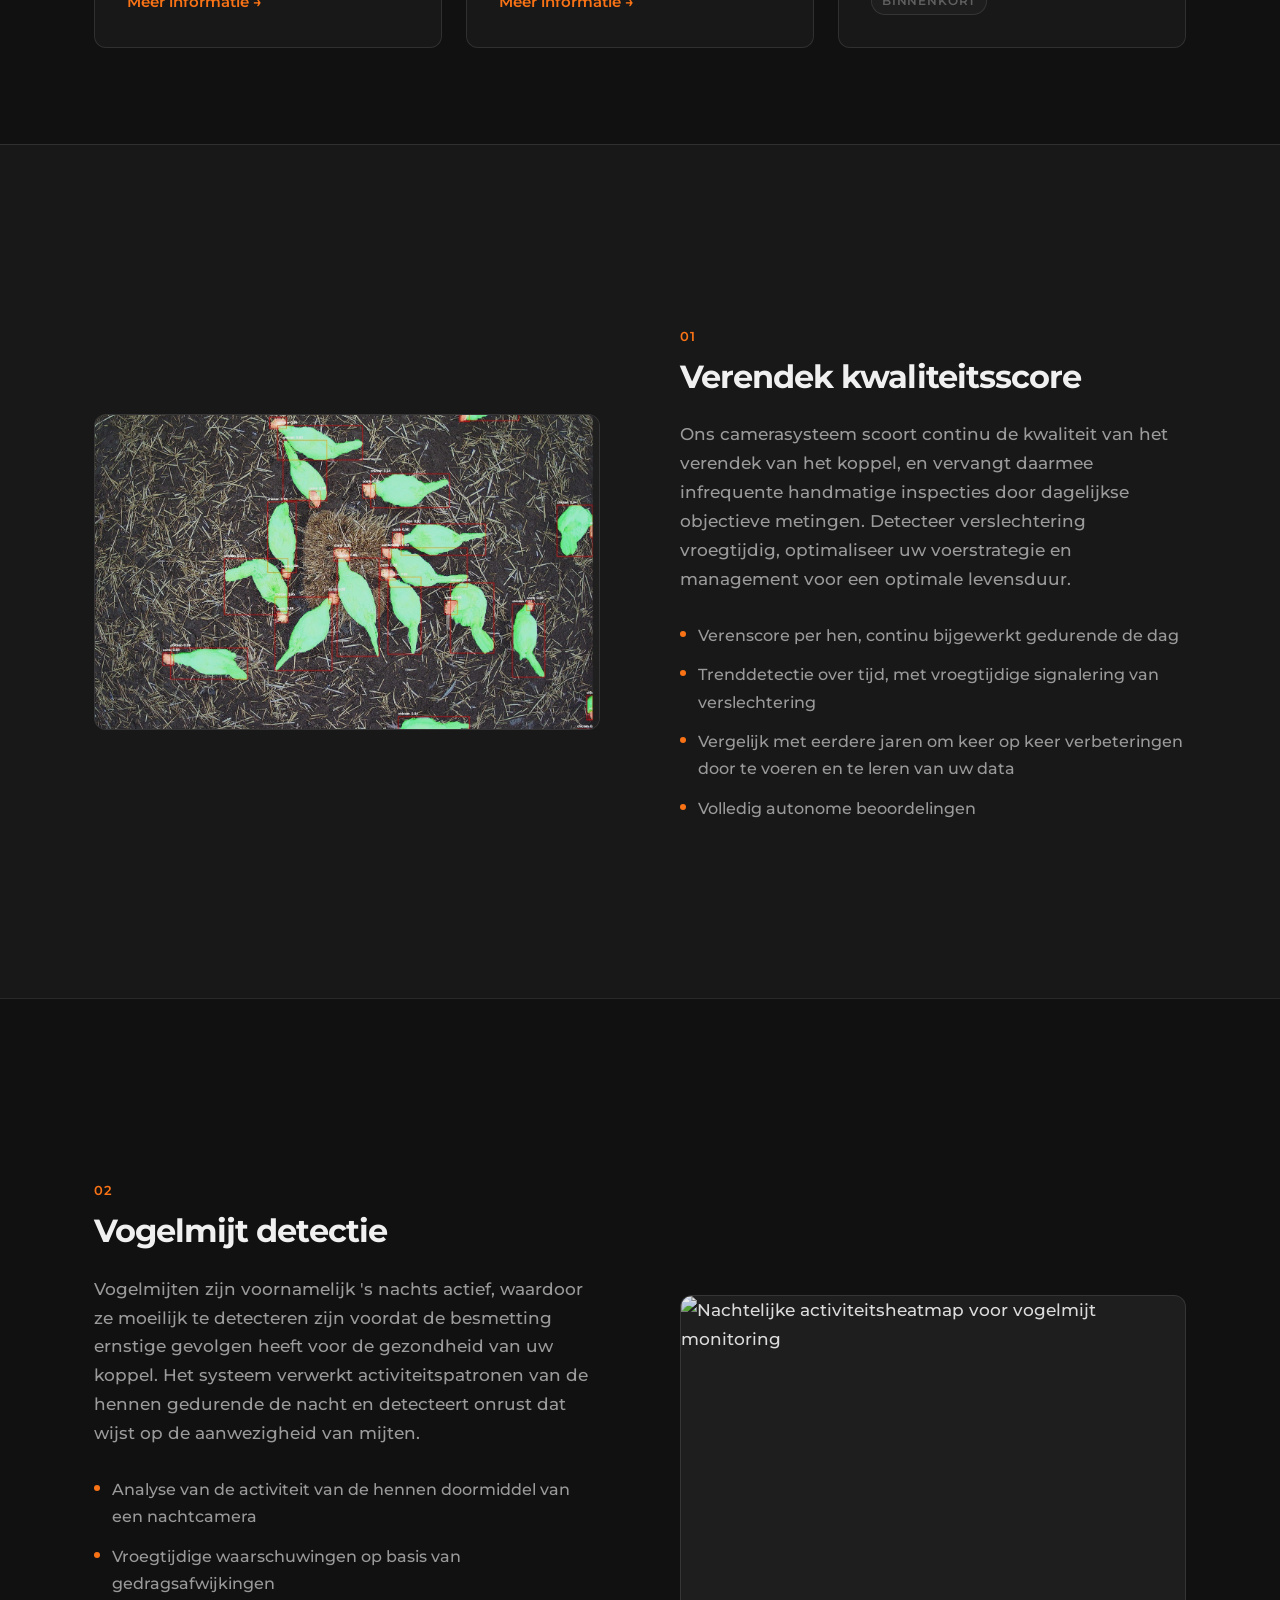
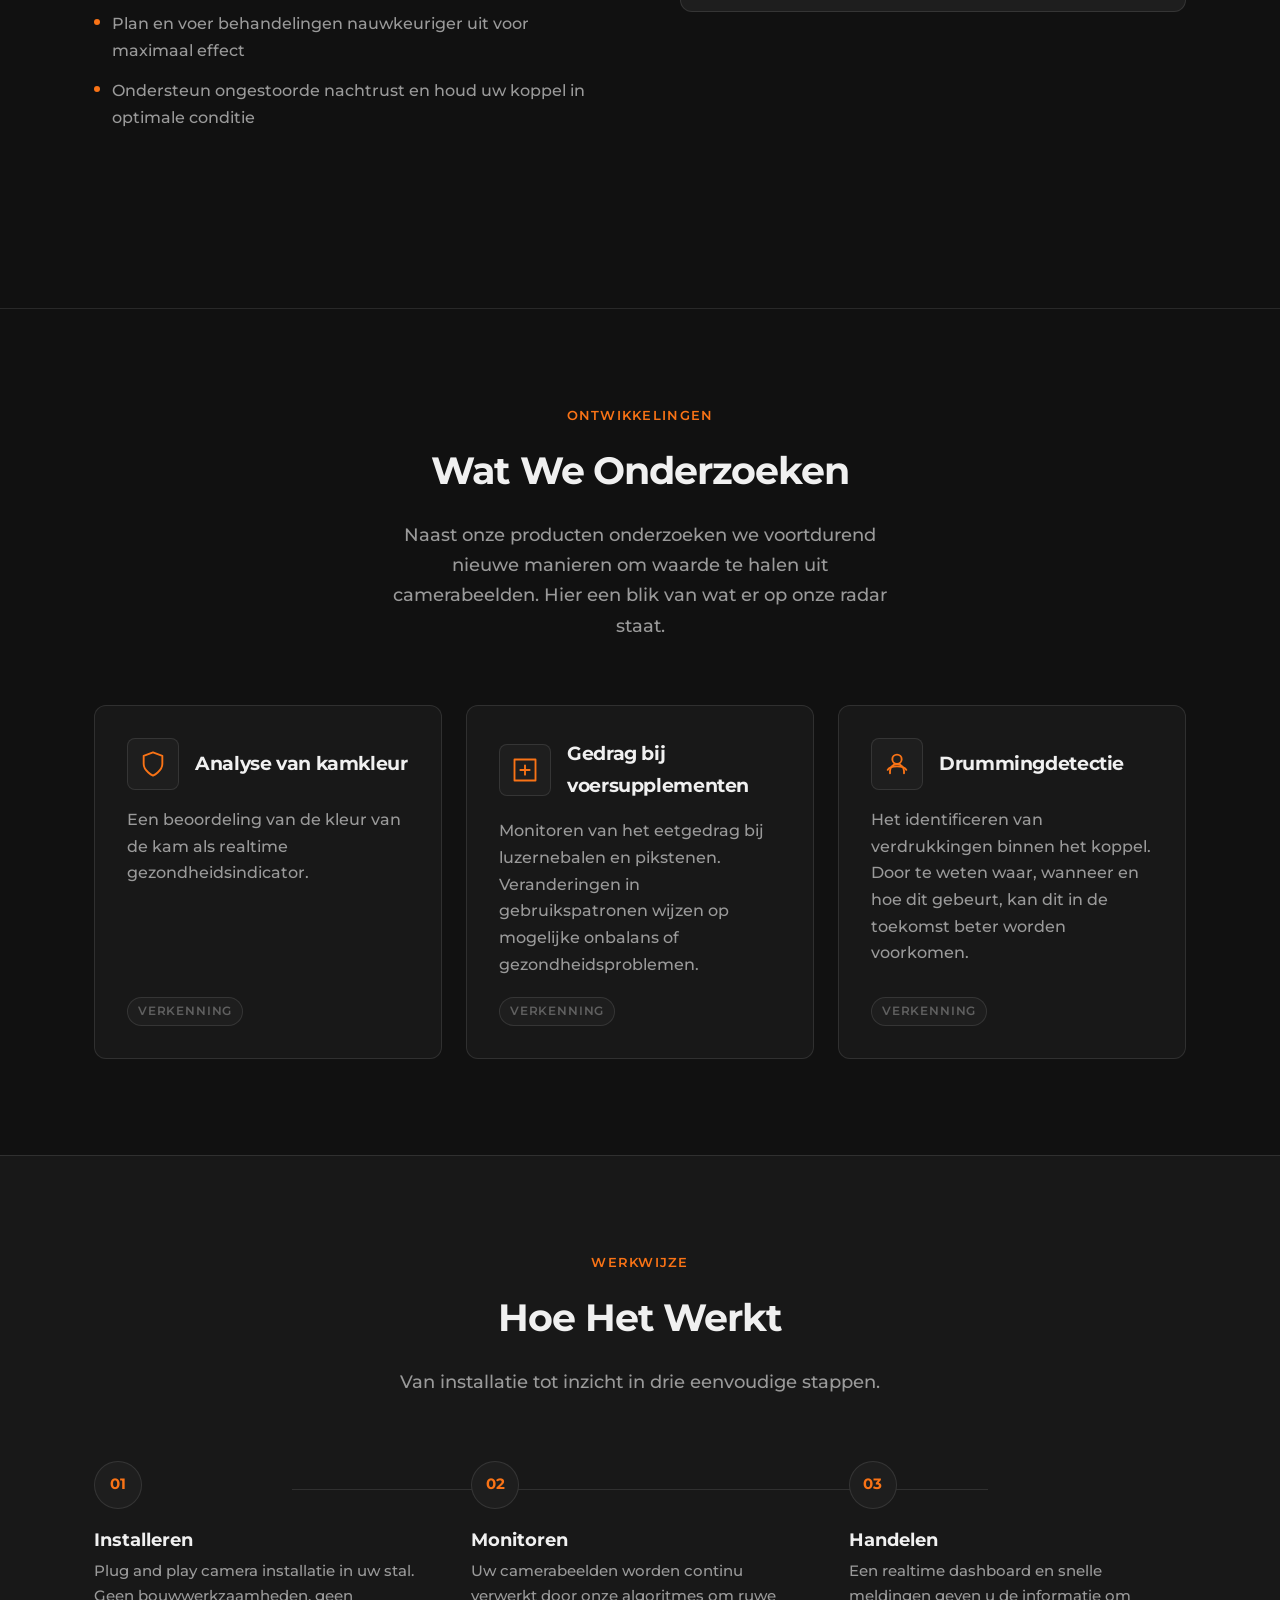
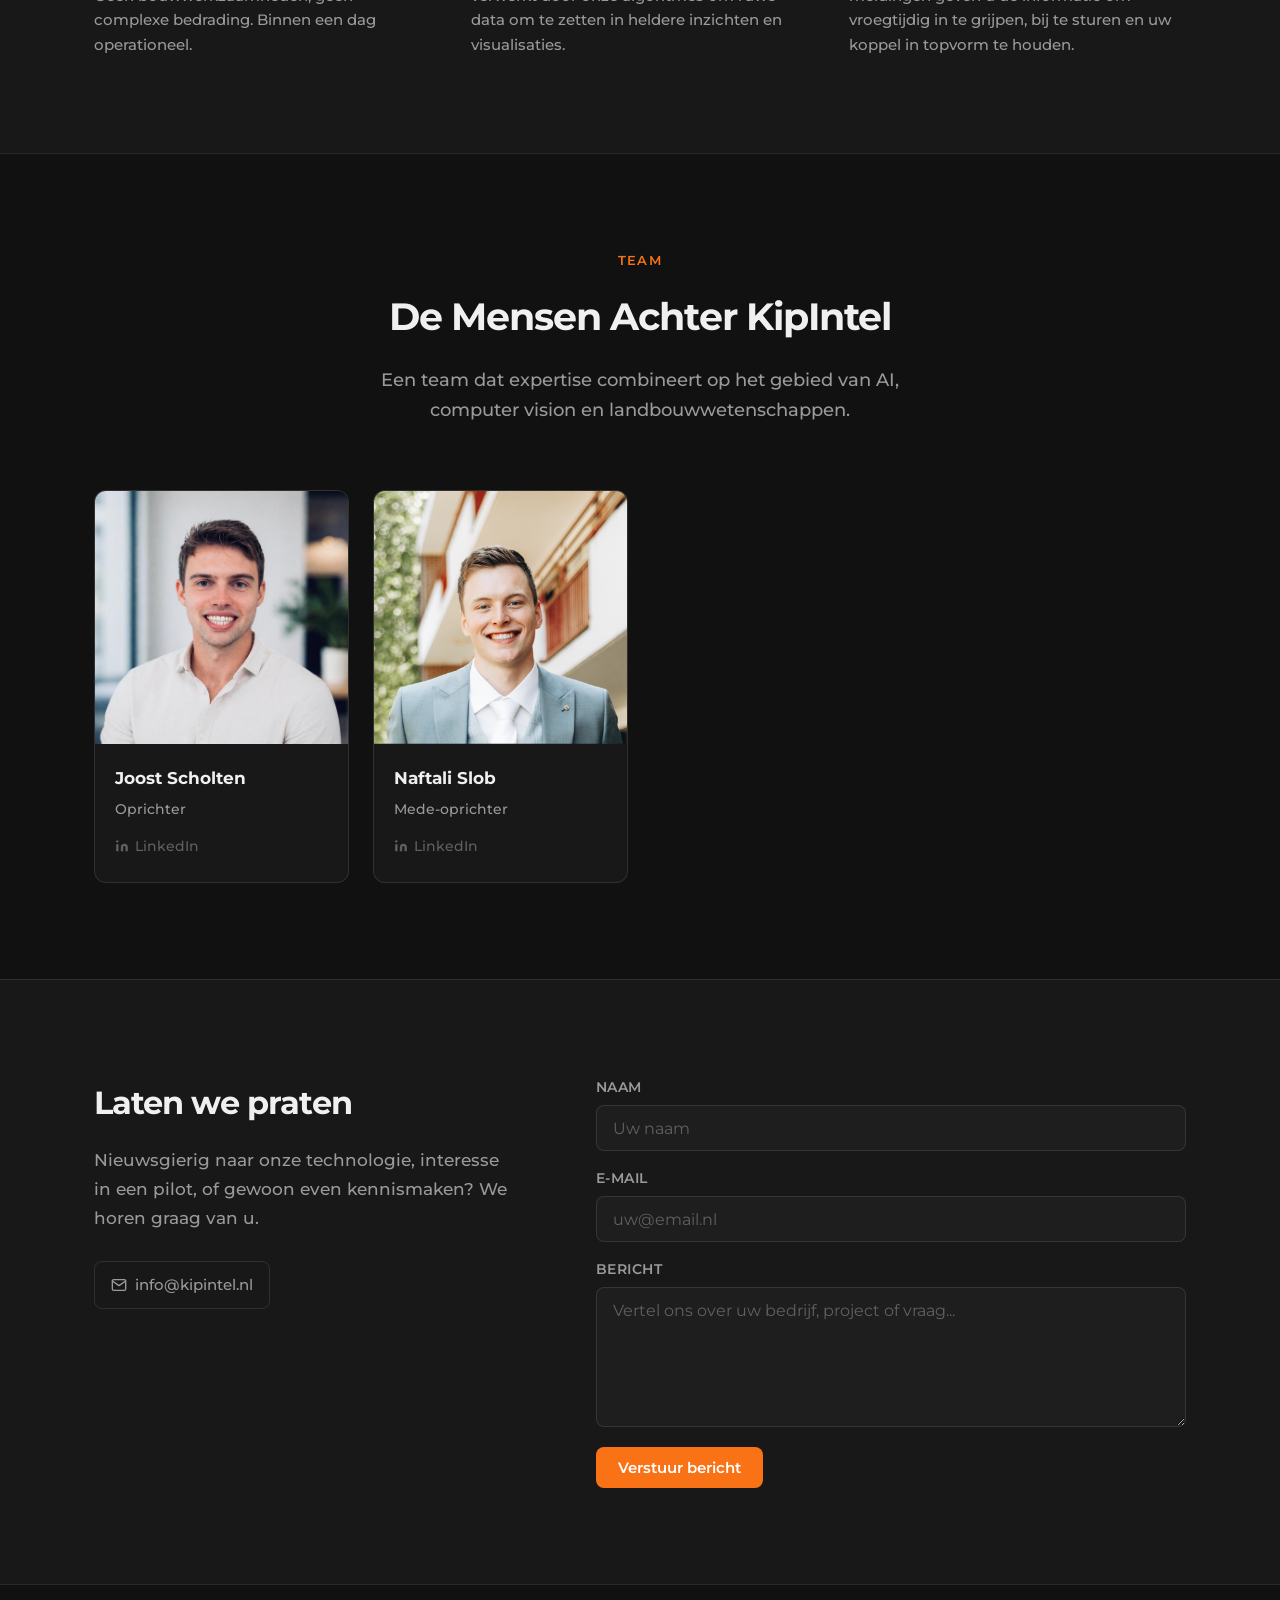
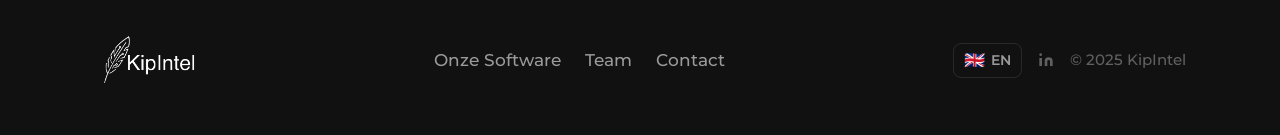
==== commit 8237d3d4: "Reword hero subtitle in EN and NL https://claude.ai/code/session_01Ee6RFh66kDk7L2kpbWZUAn" ====
--- a/nl/index.html
+++ b/nl/index.html
@@ -66,7 +66,7 @@
     <div class="container hero__content">
       <span class="hero__badge">AgriTech &middot; AI Vision</span>
       <h1 class="hero__title">Autonome pluimvee monitoring</h1>
-      <p class="hero__subtitle">Intelligente camerasystemen voor gezondere en optimaal gemanagede koppels.</p>
+      <p class="hero__subtitle">Intelligente camerasystemen voor gezondere koppels en optimaal management.</p>
       <div class="hero__ctas">
         <a href="#contact" class="btn btn--primary">Neem contact op</a>
         <a href="#products" class="btn btn--outline">Bekijk onze software</a>
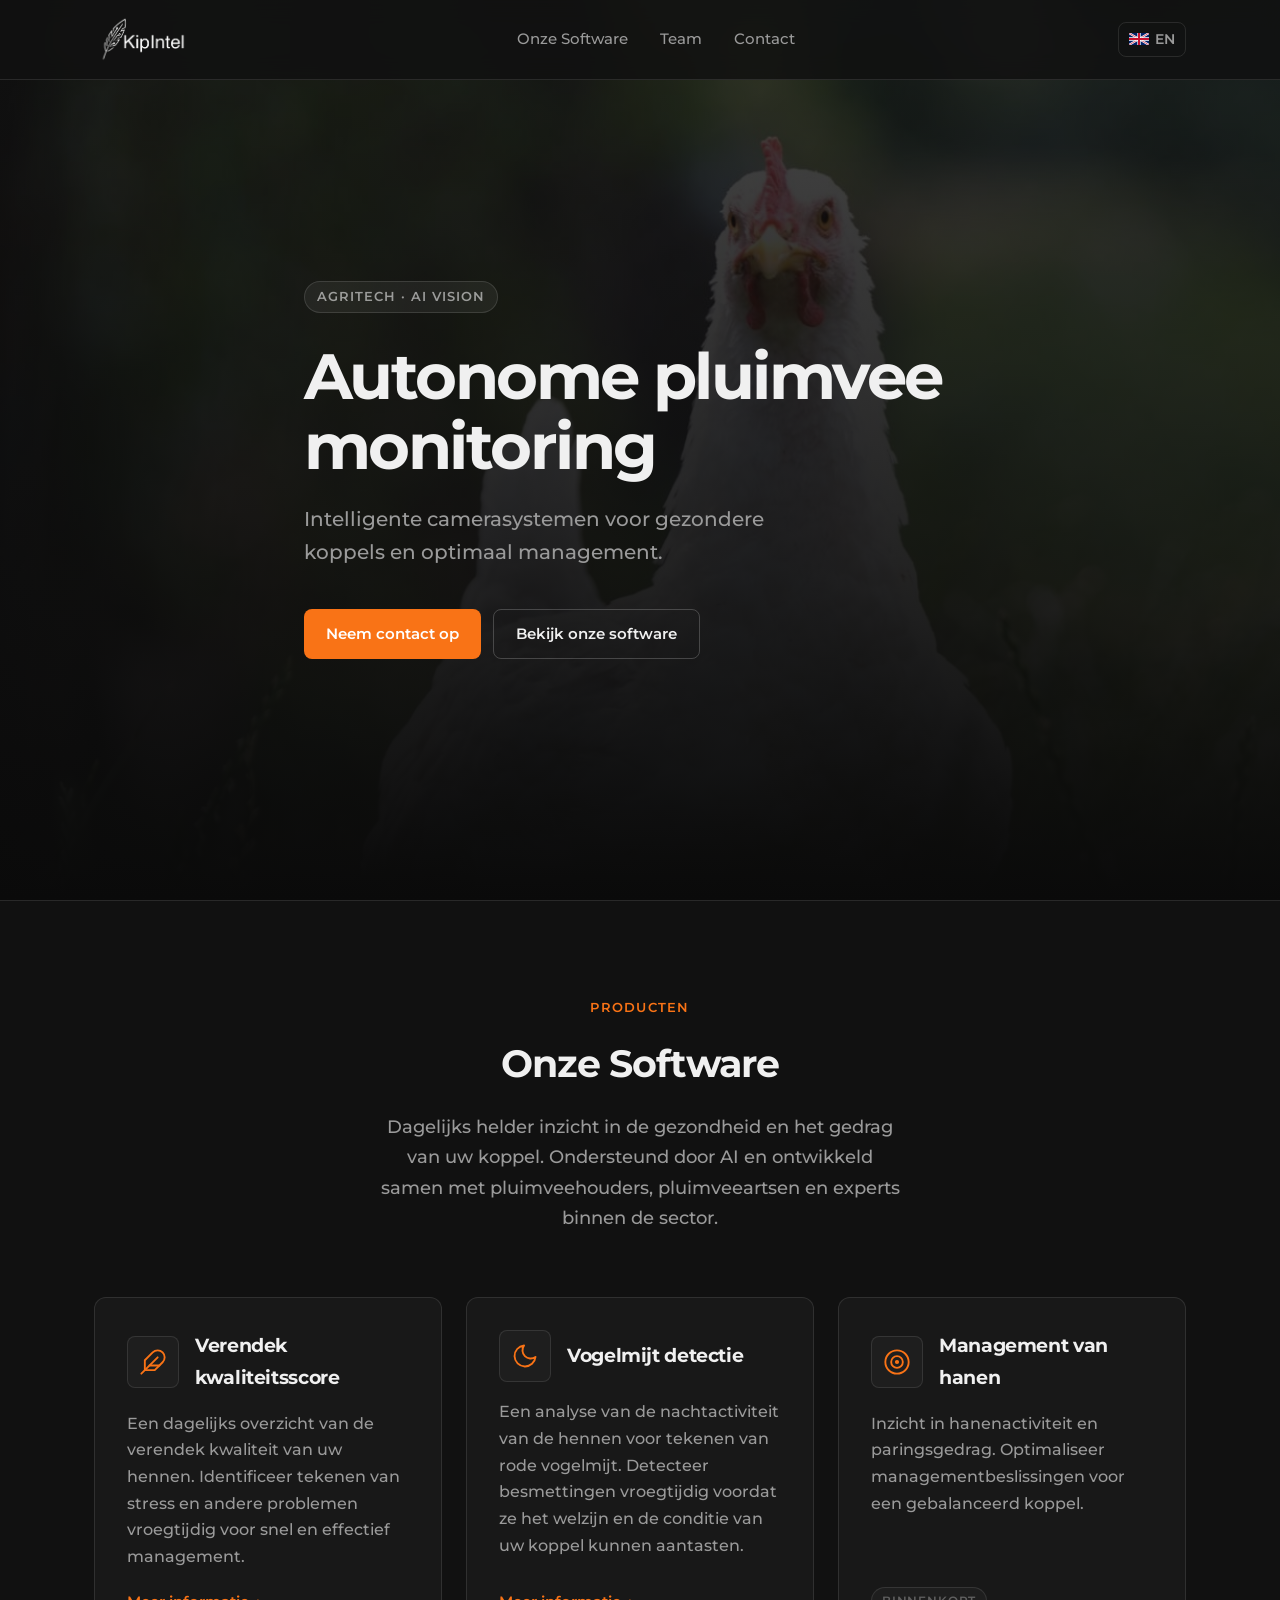
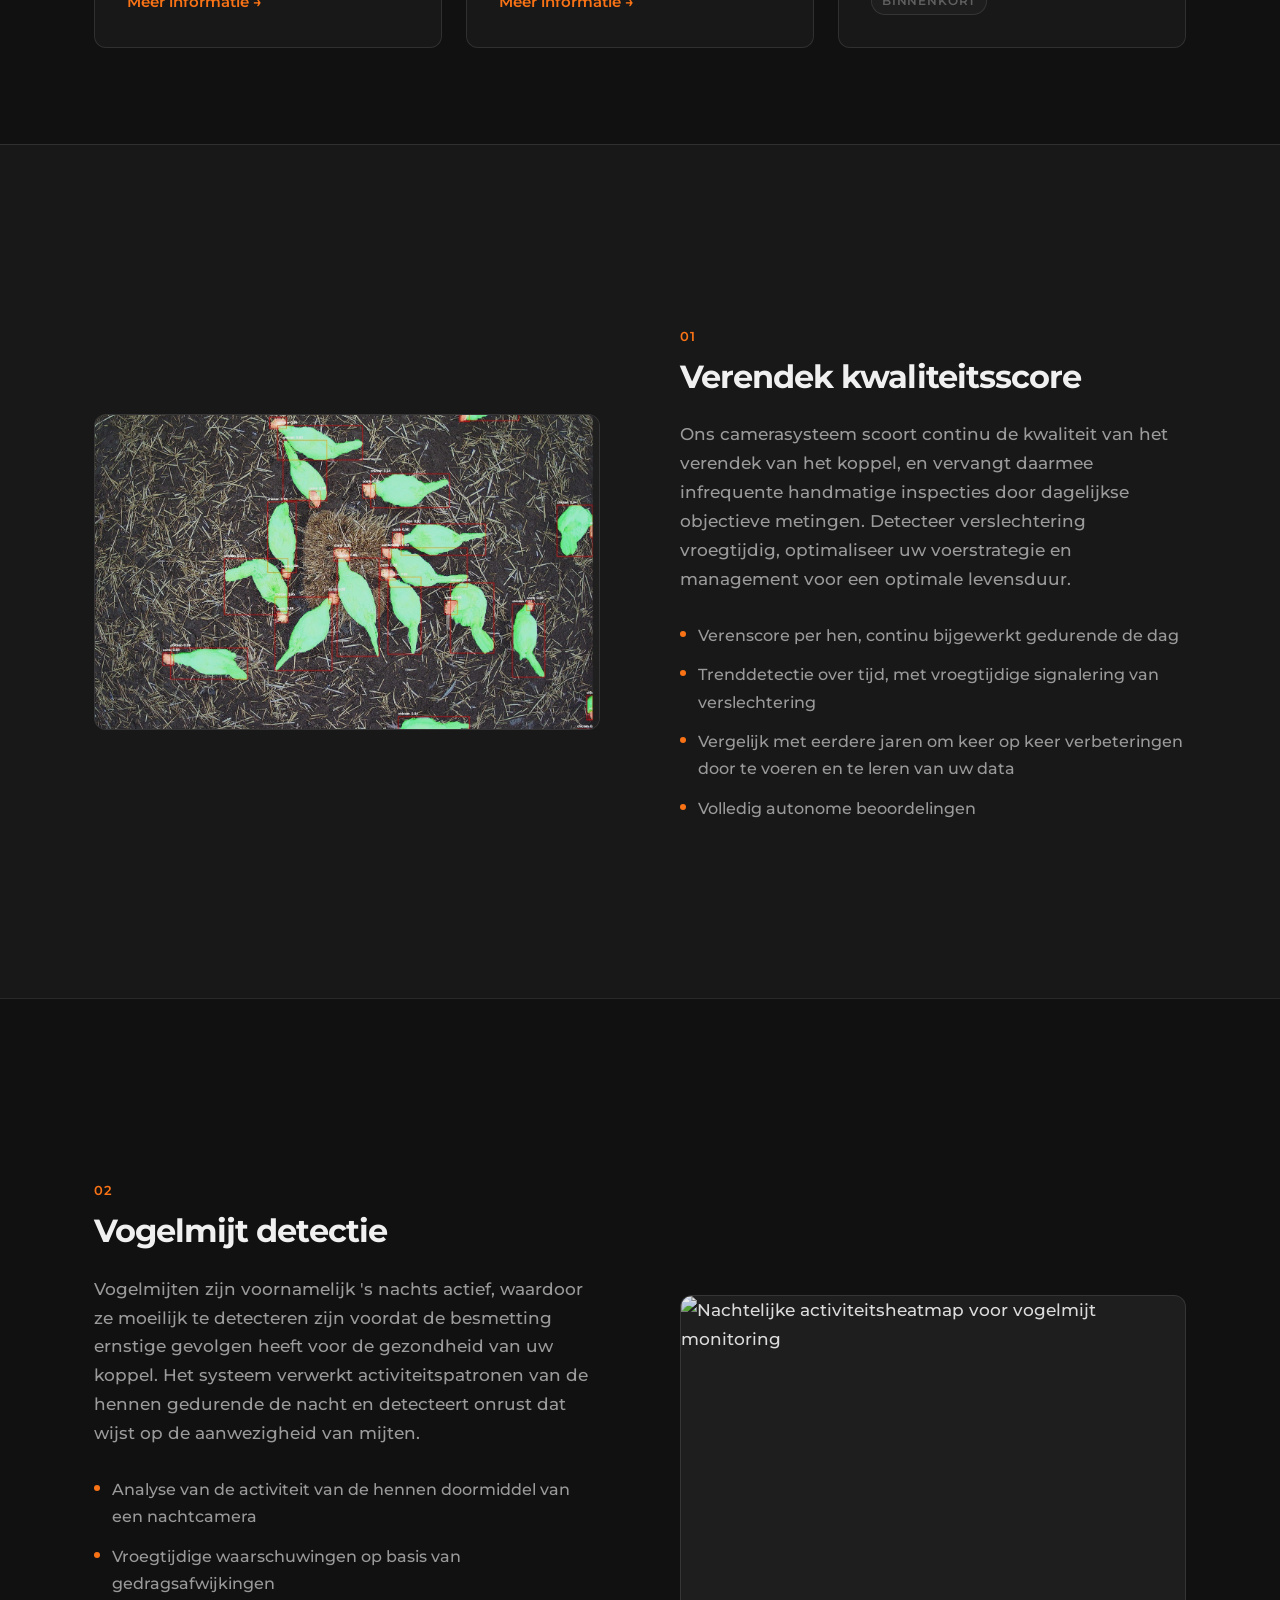
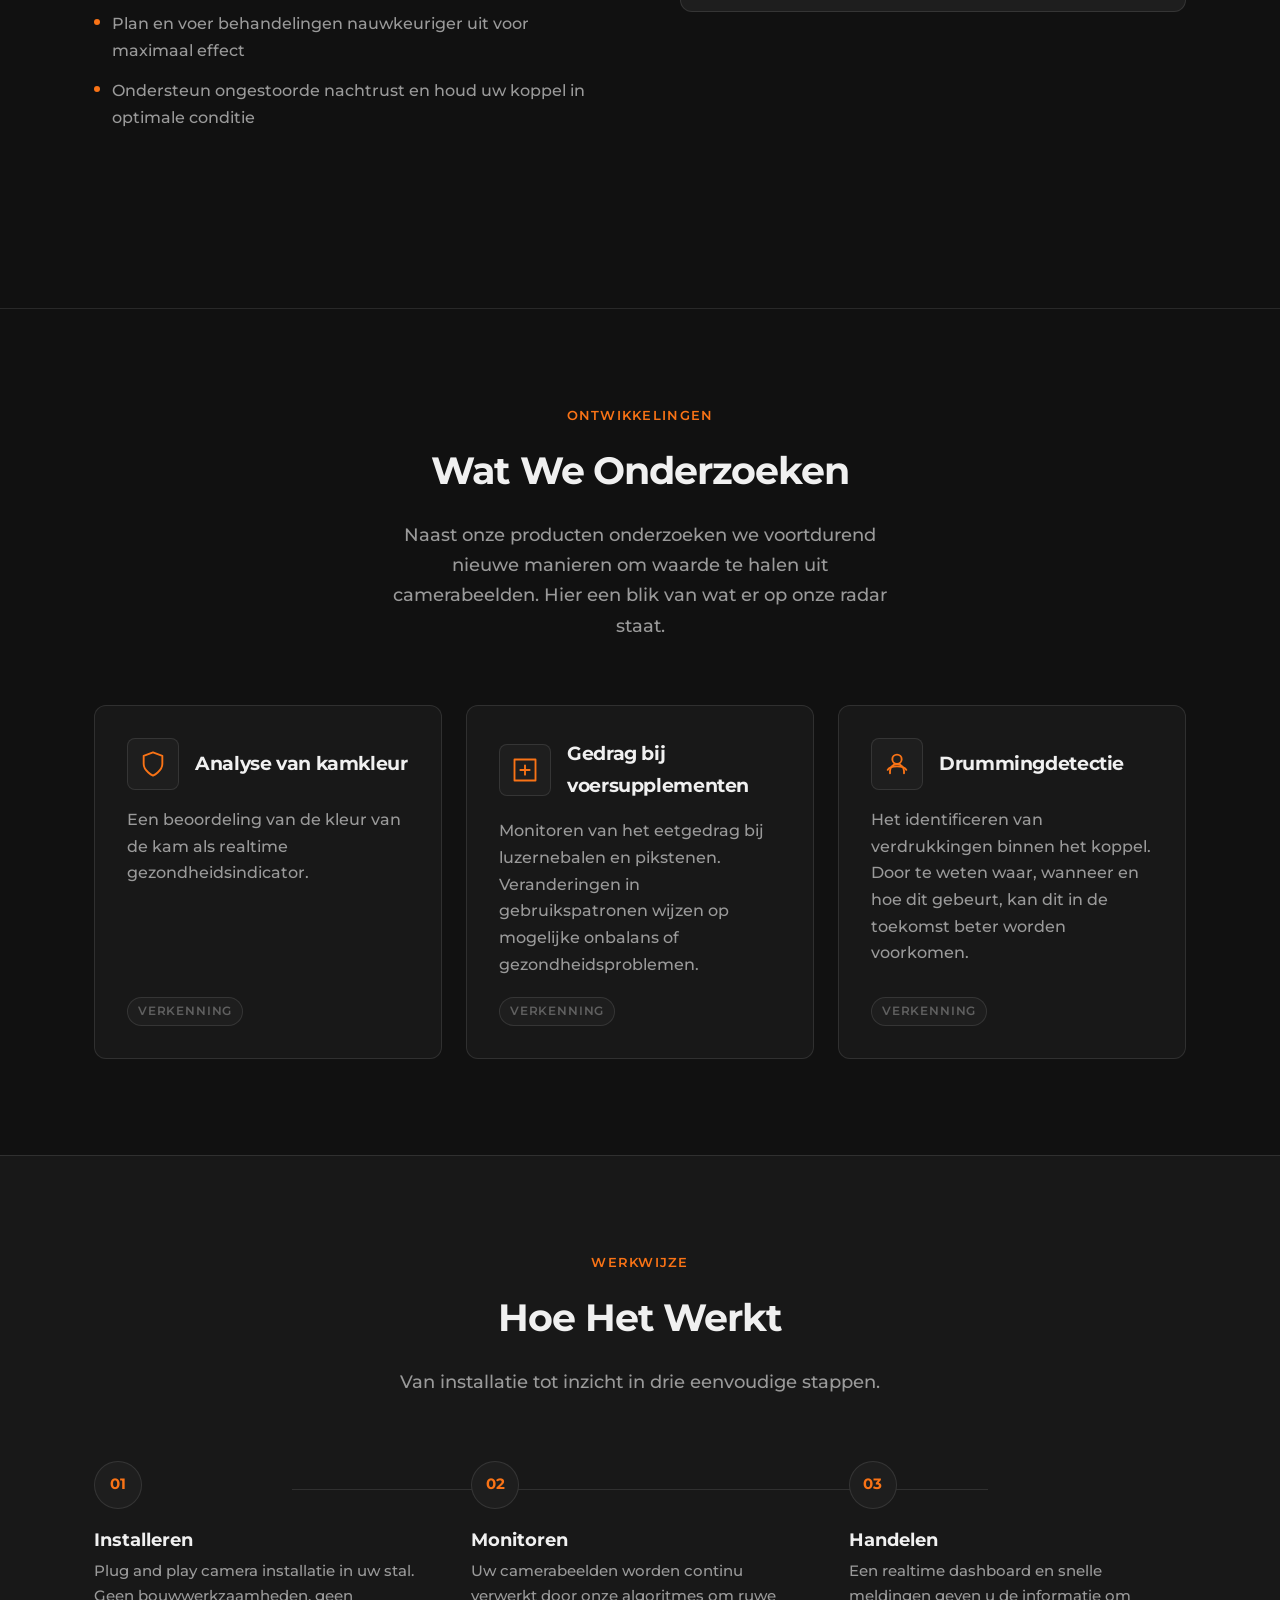
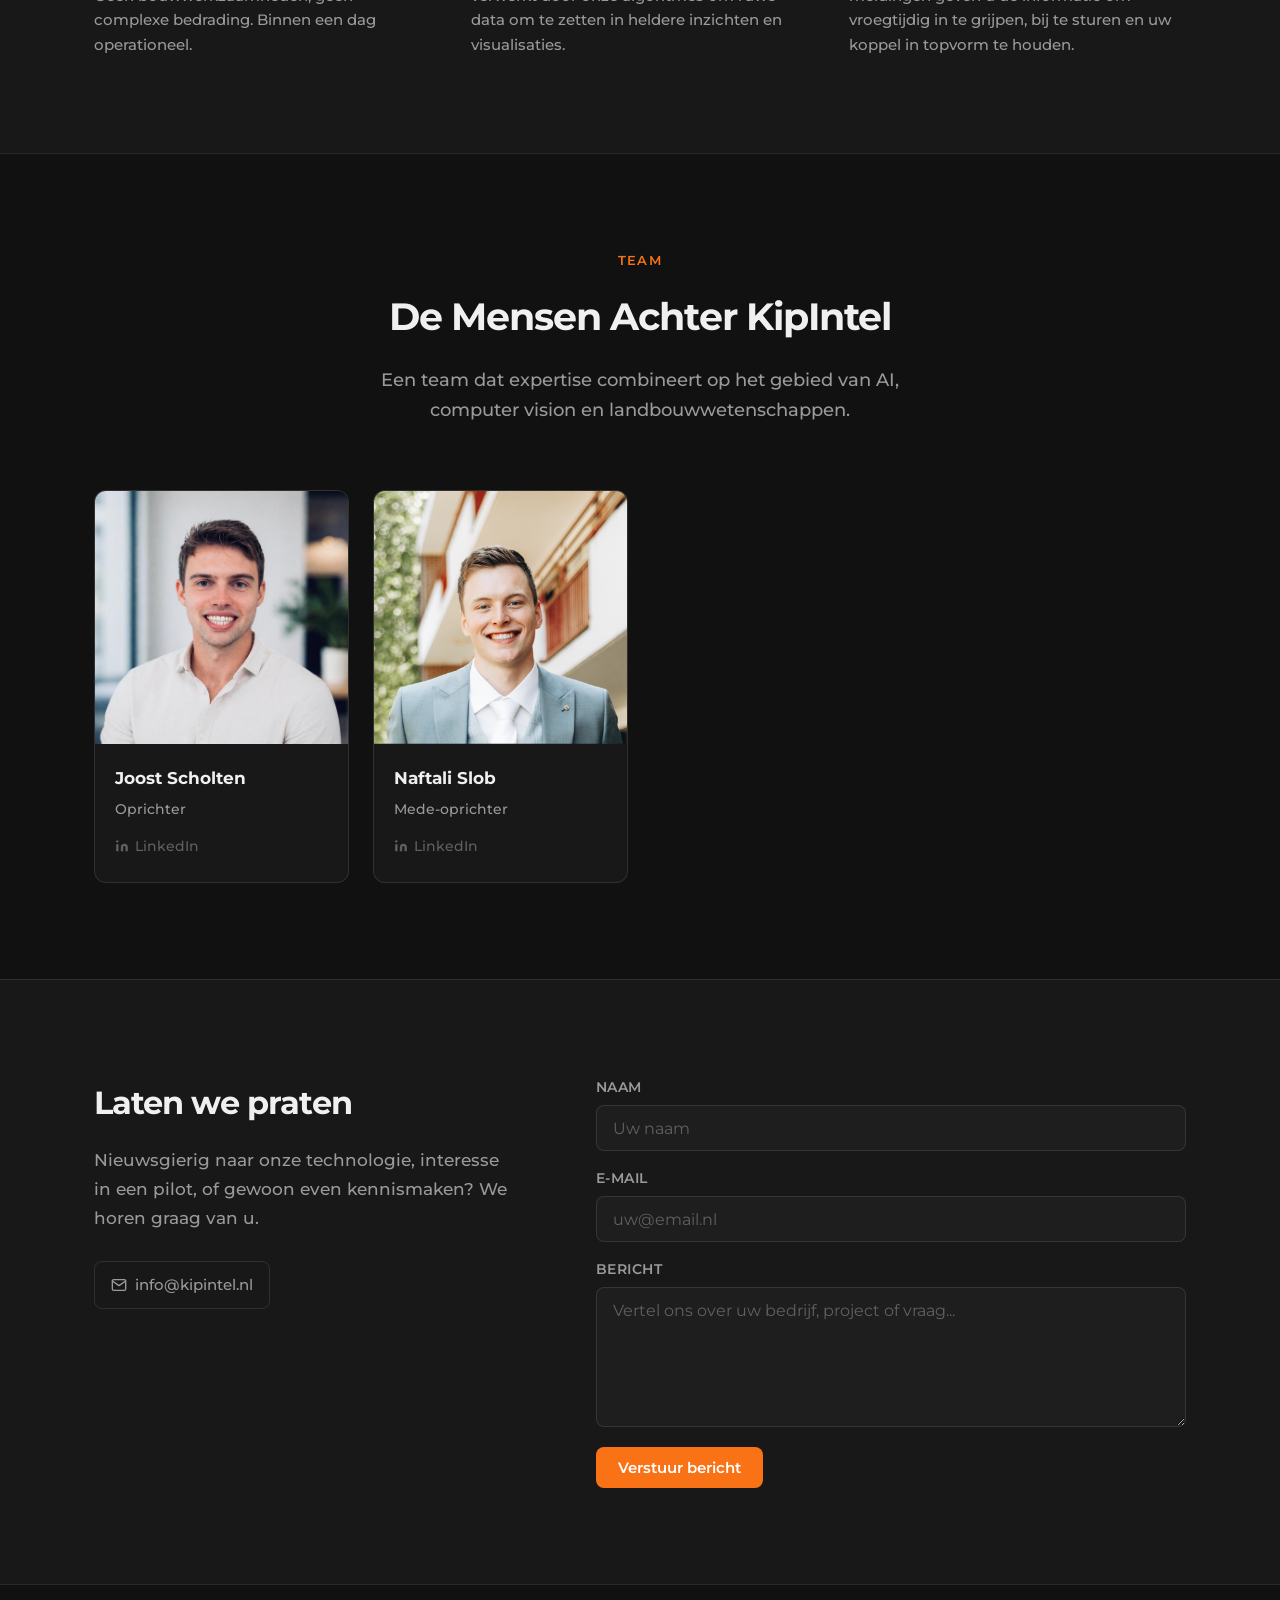
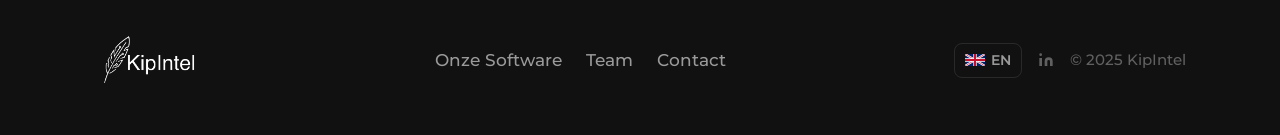
==== commit 9ab29415: "fix: replace flag emojis with inline SVGs Windows Chrome/Edge use Segoe UI Emoji which omits regiona" ====
--- a/nl/index.html
+++ b/nl/index.html
@@ -8,12 +8,12 @@
   <link rel="canonical" href="https://www.kipintel.nl/">
   <link rel="alternate" hreflang="nl" href="https://www.kipintel.nl/">
   <link rel="alternate" hreflang="en" href="https://www.kipintel.com/">
-  <link rel="icon" type="image/png" href="../assets/images/LogoBlackNoText.png">
+  <link rel="icon" type="image/png" href="../assets/images/logo-black-no-text.png">
   <meta property="og:type" content="website">
   <meta property="og:url" content="https://www.kipintel.nl/">
   <meta property="og:title" content="KipIntel — Autonome pluimvee monitoring">
   <meta property="og:description" content="Door AI gedreven bewakingssystemen voor gezonder en productiever pluimvee.">
-  <meta property="og:image" content="https://www.kipintel.nl/assets/images/LogoBlackNoText.png">
+  <meta property="og:image" content="https://www.kipintel.nl/assets/images/logo-black-no-text.png">
   <link rel="preconnect" href="https://fonts.googleapis.com">
   <link rel="preconnect" href="https://fonts.gstatic.com" crossorigin>
   <link href="https://fonts.googleapis.com/css2?family=Montserrat:wght@400;500;600;700&display=swap" rel="stylesheet">
@@ -25,7 +25,7 @@
   <header class="header" id="header">
     <div class="container header__inner">
       <a href="#home" class="header__logo">
-        <img src="../assets/images/LogoNoBackground.png" alt="" class="header__logo-img">
+        <img src="../assets/images/logo-no-background.png" alt="" class="header__logo-img">
       </a>
       <nav class="nav" aria-label="Hoofdnavigatie">
         <a href="#products" class="nav__link">Onze Software</a>
@@ -34,7 +34,7 @@
       </nav>
       <div class="header__actions">
         <a href="https://www.kipintel.com" class="lang-toggle" title="View the English version">
-          <span class="lang-toggle__flag">&#127468;&#127463;</span>
+          <svg class="lang-toggle__flag" viewBox="0 0 60 36" aria-hidden="true"><rect width="60" height="36" fill="#012169"/><path d="M0,0 L60,36 M0,36 L60,0" stroke="#fff" stroke-width="6"/><path d="M0,0 L60,36 M0,36 L60,0" stroke="#C8102E" stroke-width="2"/><path d="M30,0 v36 M0,18 h60" stroke="#fff" stroke-width="10"/><path d="M30,0 v36 M0,18 h60" stroke="#C8102E" stroke-width="6"/></svg>
           <span class="lang-toggle__label">EN</span>
         </a>
         <button class="hamburger" id="hamburger" aria-label="Menu openen" aria-expanded="false">
@@ -51,7 +51,7 @@
     <a href="#contact" class="nav-overlay__link">Contact</a>
     <div class="nav-overlay__lang">
       <a href="https://www.kipintel.com" class="lang-toggle">
-        <span class="lang-toggle__flag">&#127468;&#127463;</span>
+        <svg class="lang-toggle__flag" viewBox="0 0 60 36" aria-hidden="true"><rect width="60" height="36" fill="#012169"/><path d="M0,0 L60,36 M0,36 L60,0" stroke="#fff" stroke-width="6"/><path d="M0,0 L60,36 M0,36 L60,0" stroke="#C8102E" stroke-width="2"/><path d="M30,0 v36 M0,18 h60" stroke="#fff" stroke-width="10"/><path d="M30,0 v36 M0,18 h60" stroke="#C8102E" stroke-width="6"/></svg>
         <span class="lang-toggle__label">Switch to English</span>
       </a>
     </div>
@@ -158,7 +158,7 @@
     <div class="container">
       <div class="showcase showcase--reverse">
         <div class="showcase__img-wrap">
-          <img src="../assets/images/HeatmapNightActivity.png" alt="Nachtelijke activiteitsheatmap voor vogelmijt monitoring" class="showcase__img">
+          <img src="../assets/images/heatmap-night-activity.png" alt="Nachtelijke activiteitsheatmap voor vogelmijt monitoring" class="showcase__img">
         </div>
         <div class="showcase__text">
           <span class="showcase__label">02</span>
@@ -276,7 +276,7 @@
       <div class="team-grid">
 
         <div class="team-card">
-          <img src="../assets/images/ProfilePictureJoost.jpeg" alt="Joost Scholten" class="team-card__photo">
+          <img src="../assets/images/profile-joost-scholten.jpeg" alt="Joost Scholten" class="team-card__photo">
           <div class="team-card__body">
             <p class="team-card__name">Joost Scholten</p>
             <p class="team-card__role">Oprichter</p>
@@ -288,7 +288,7 @@
         </div>
 
         <div class="team-card">
-          <img src="../assets/images/ProfilePictureNaftali.jpeg" alt="Naftali Slob" class="team-card__photo">
+          <img src="../assets/images/profile-naftali-slob.jpeg" alt="Naftali Slob" class="team-card__photo">
           <div class="team-card__body">
             <p class="team-card__name">Naftali Slob</p>
             <p class="team-card__role">Mede-oprichter</p>
@@ -354,7 +354,7 @@
   <footer class="footer">
     <div class="container footer__inner">
       <a href="#home" class="footer__logo">
-        <img src="../assets/images/LogoNoBackground.png" alt="" class="footer__logo-img">
+        <img src="../assets/images/logo-no-background.png" alt="" class="footer__logo-img">
       </a>
       <nav class="footer__links" aria-label="Footernavigatie">
         <a href="#products" class="footer__link">Onze Software</a>
@@ -363,7 +363,7 @@
       </nav>
       <div class="footer__right">
         <a href="https://www.kipintel.com" class="lang-toggle" title="English version">
-          <span class="lang-toggle__flag">&#127468;&#127463;</span>
+          <svg class="lang-toggle__flag" viewBox="0 0 60 36" aria-hidden="true"><rect width="60" height="36" fill="#012169"/><path d="M0,0 L60,36 M0,36 L60,0" stroke="#fff" stroke-width="6"/><path d="M0,0 L60,36 M0,36 L60,0" stroke="#C8102E" stroke-width="2"/><path d="M30,0 v36 M0,18 h60" stroke="#fff" stroke-width="10"/><path d="M30,0 v36 M0,18 h60" stroke="#C8102E" stroke-width="6"/></svg>
           <span class="lang-toggle__label">EN</span>
         </a>
         <a href="https://www.linkedin.com/company/kipintel" class="footer__social" target="_blank" rel="noopener noreferrer" title="KipIntel op LinkedIn">
--- a/assets/css/styles.css
+++ b/assets/css/styles.css
@@ -120,7 +120,7 @@
   transition: color var(--transition), border-color var(--transition);
 }
 .lang-toggle:hover { color: var(--text); border-color: var(--border-hover); }
-.lang-toggle__flag { font-size: 1rem; line-height: 1; }
+.lang-toggle__flag { display: block; width: 20px; height: 12px; border-radius: 1px; flex-shrink: 0; }
 
 /* === Hamburger === */
 .hamburger {
